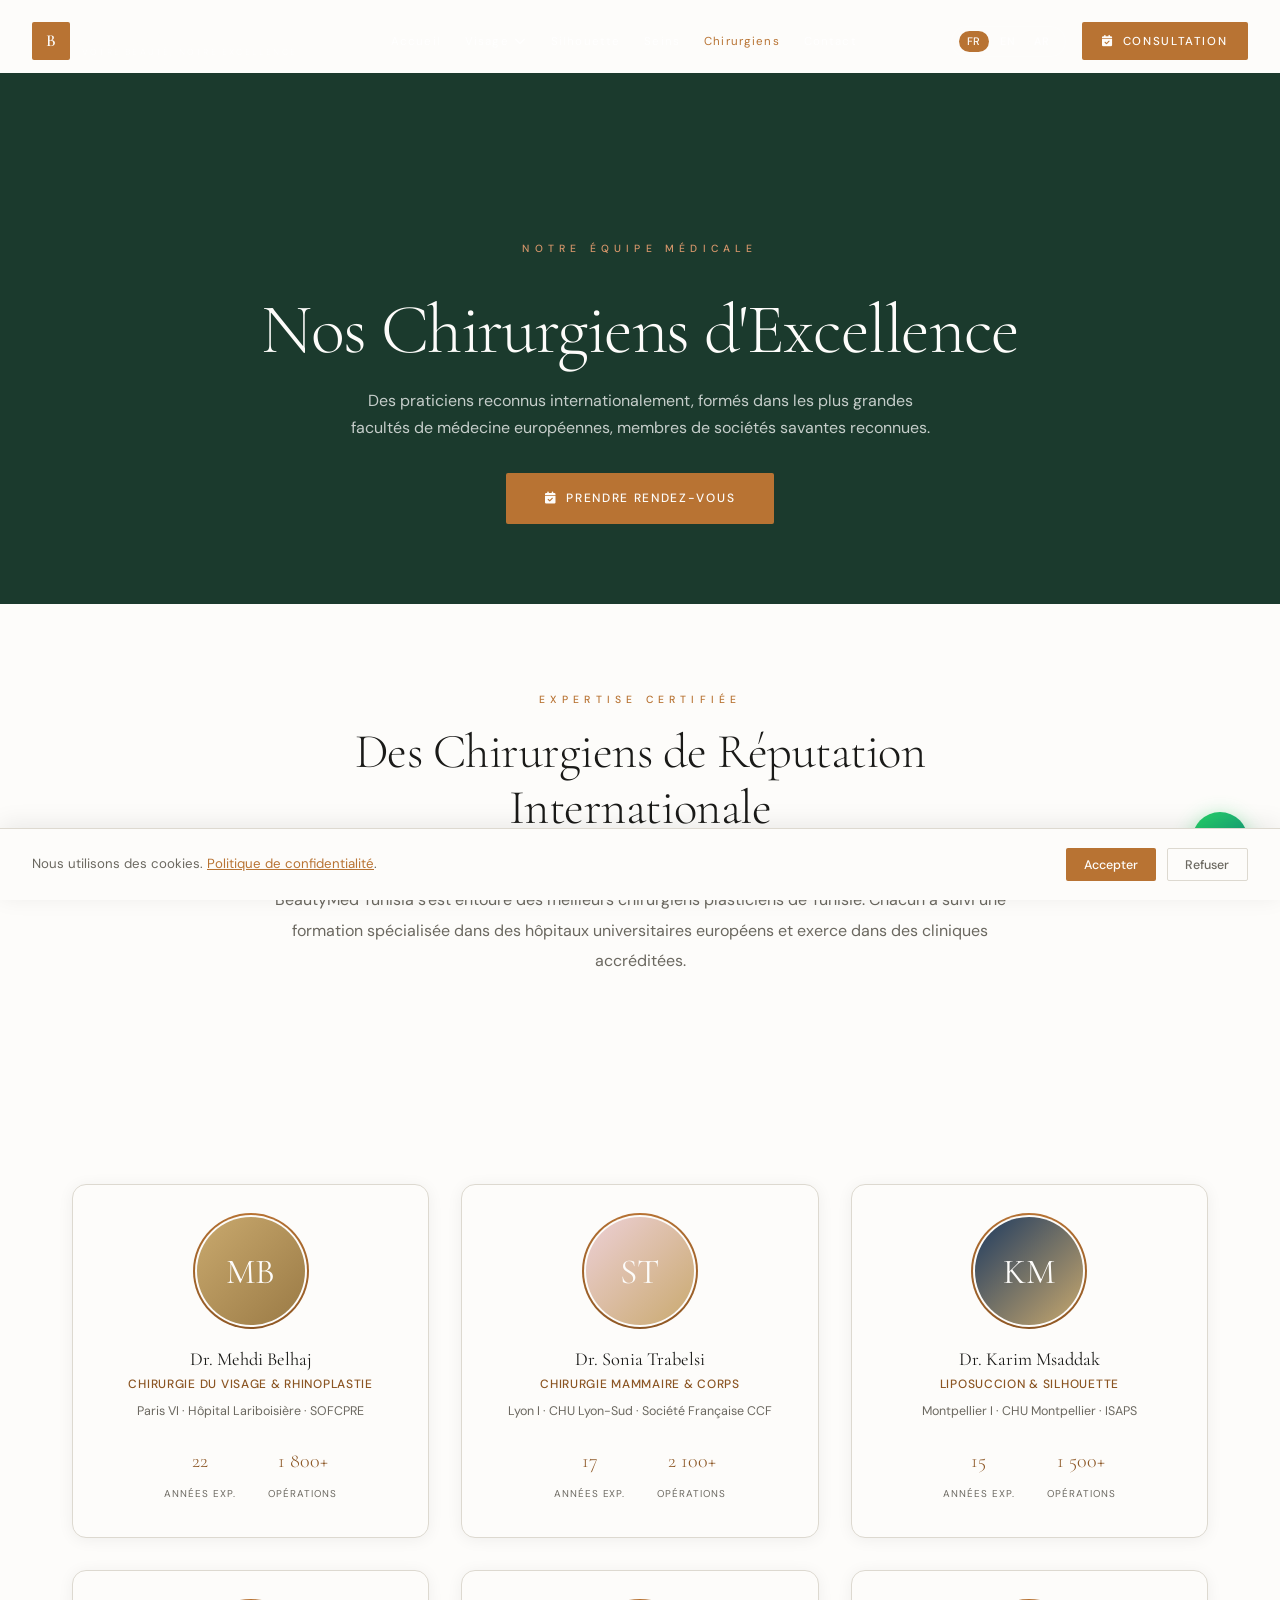
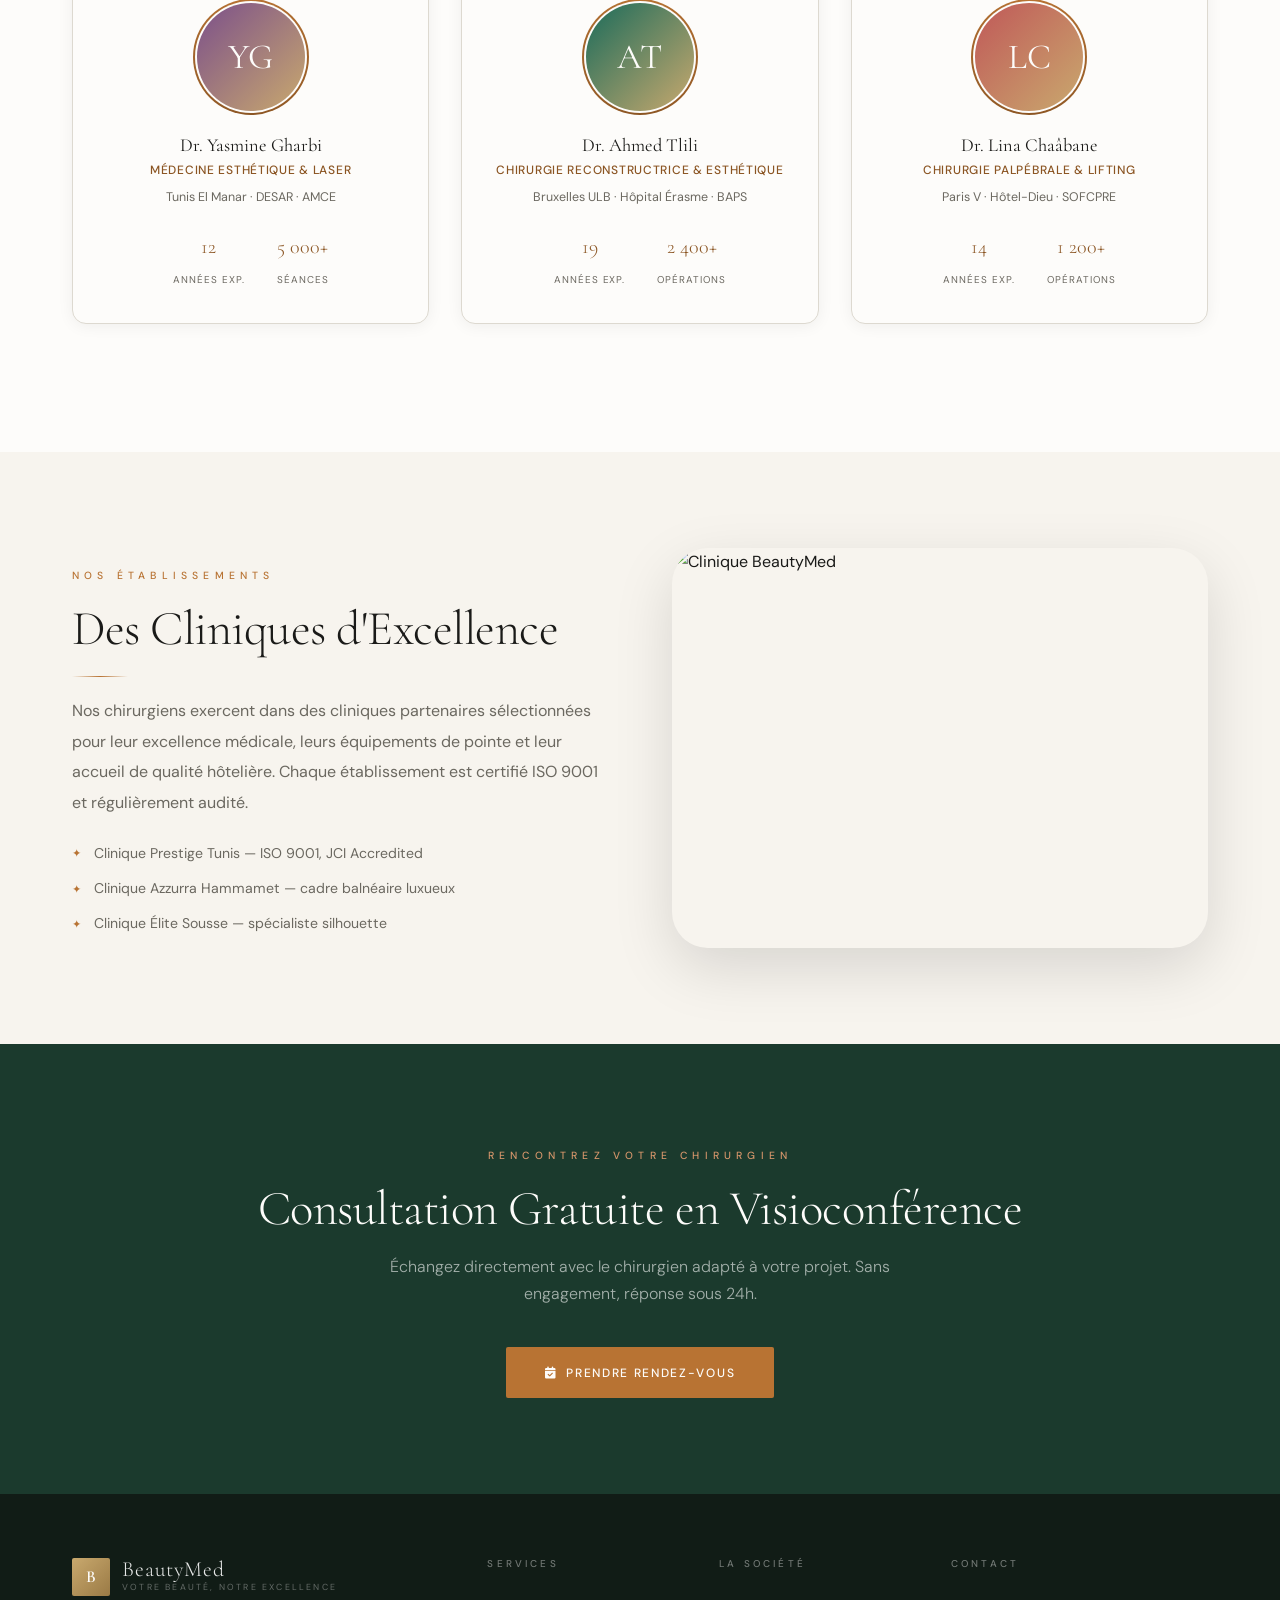
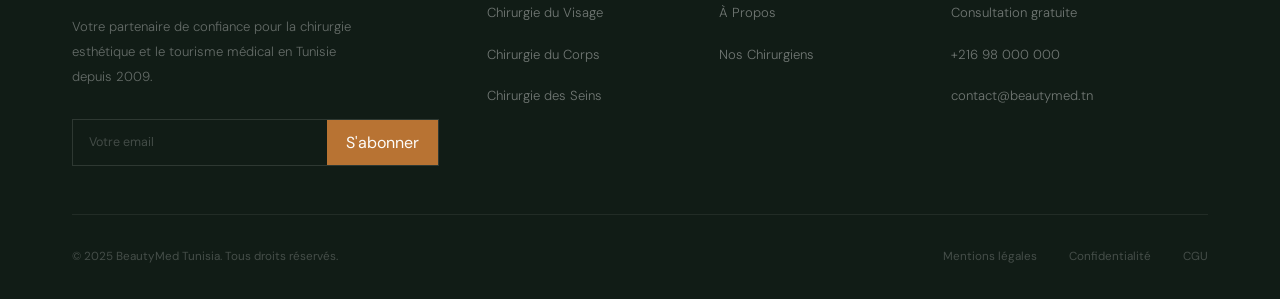
==== chirurgiens.html @ 7e5bf419 "Redesign: new Sud-Méditerranéen editorial identity Complete visual overhaul to differentiate from ge" ====
<!DOCTYPE html>
<html lang="fr">
<head>
  <meta charset="UTF-8" />
  <meta name="viewport" content="width=device-width, initial-scale=1.0" />
  <title>Nos Chirurgiens — BeautyMed Tunisia</title>
  <meta name="description" content="Rencontrez l'équipe de chirurgiens plasticiens de BeautyMed Tunisia. Formés dans les meilleures universités européennes, certifiés SOFCPRE, ISAPS, ASPS." />
  <link rel="preconnect" href="https://fonts.googleapis.com" />
  <link rel="preconnect" href="https://fonts.gstatic.com" crossorigin />
  <link href="https://fonts.googleapis.com/css2?family=Cormorant+Garamond:ital,wght@0,300;0,400;0,600;0,700;1,300;1,400;1,600&family=DM+Sans:ital,opsz,wght@0,9..40,300;0,9..40,400;0,9..40,500;0,9..40,600;1,9..40,300&display=swap" rel="stylesheet" />
  <link rel="stylesheet" href="https://cdnjs.cloudflare.com/ajax/libs/font-awesome/6.5.1/css/all.min.css" />
  <link rel="stylesheet" href="css/style.css" />
</head>
<body>
<header id="header" role="banner">
  <div class="nav-wrap">
    <a href="index.html" class="nav-logo"><div class="logo-emblem">B</div><div class="logo-txt"><span class="logo-name">BeautyMed</span><span class="logo-tag">Votre Beauté, Notre Excellence</span></div></a>
    <nav class="nav-links" aria-label="Navigation principale">
      <a href="index.html">Accueil</a>
      <div class="nav-dropdown"><a href="visage.html" class="nav-parent">Visage <i class="fas fa-chevron-down"></i></a><div class="dropdown-menu"><a href="visage.html#rhinoplastie">Rhinoplastie</a><a href="visage.html#blepharoplastie">Blépharoplastie</a><a href="visage.html#lifting">Lifting Facial</a><a href="visage.html#otoplastie">Otoplastie</a></div></div>
      <a href="silhouette.html">Silhouette</a><a href="seins.html">Seins</a><a href="chirurgiens.html" class="active">Chirurgiens</a><a href="contact.html">Contact</a>
    </nav>
    <div class="nav-right"><div class="lang-toggle"><button class="lang-btn active">FR</button><button class="lang-btn">EN</button><button class="lang-btn">AR</button></div><a href="contact.html" class="btn btn-gold nav-cta"><i class="fas fa-calendar-check"></i> Consultation</a></div>
    <button class="hamburger" aria-label="Menu"><span></span><span></span><span></span></button>
  </div>
</header>
<nav class="mobile-nav"><a href="index.html">Accueil</a><a href="visage.html">Visage</a><a href="silhouette.html">Silhouette</a><a href="seins.html">Seins</a><a href="chirurgiens.html">Chirurgiens</a><a href="contact.html" class="btn btn-gold">Consultation gratuite</a></nav>

<div class="page-hero">
  <div class="page-hero-bg" style="background-image:url('https://images.unsplash.com/photo-1559839734-2b71ea197ec2?auto=format&fit=crop&w=1200&q=80');"></div>
  <div class="page-hero-content container">
    <span class="eyebrow">Notre Équipe Médicale</span>
    <h1>Nos Chirurgiens d'Excellence</h1>
    <p>Des praticiens reconnus internationalement, formés dans les plus grandes facultés de médecine européennes, membres de sociétés savantes reconnues.</p>
    <a href="contact.html" class="btn btn-gold"><i class="fas fa-calendar-check"></i> Prendre rendez-vous</a>
  </div>
</div>

<section style="padding:5rem 0; background:var(--white);"><div class="container" style="max-width:800px; text-align:center;"><span class="eyebrow">Expertise Certifiée</span><h2>Des Chirurgiens de Réputation Internationale</h2><div class="gold-rule"></div><p style="color:var(--text-muted); font-size:1rem; line-height:1.9;">BeautyMed Tunisia s'est entouré des meilleurs chirurgiens plasticiens de Tunisie. Chacun a suivi une formation spécialisée dans des hôpitaux universitaires européens et exerce dans des cliniques accréditées.</p></div></section>

<section class="chirurgiens-section">
  <div class="container">
    <div class="chir-grid">
      <article class="chir-card reveal delay-1"><div class="chir-avatar-wrap"><div class="avatar-ring"><div class="avatar-ring-inner"></div></div><div class="chir-avatar" style="background:linear-gradient(135deg,#C9A96E,#9A7A45);">MB</div></div><h3 class="chir-name">Dr. Mehdi Belhaj</h3><p class="chir-spec">Chirurgie du Visage &amp; Rhinoplastie</p><p class="chir-creds">Paris VI · Hôpital Lariboisière · SOFCPRE</p><div class="chir-stats"><div><span class="cs-val">22</span><span class="cs-lbl">Années exp.</span></div><div><span class="cs-val">1 800+</span><span class="cs-lbl">Opérations</span></div></div></article>
      <article class="chir-card reveal delay-2"><div class="chir-avatar-wrap"><div class="avatar-ring"><div class="avatar-ring-inner"></div></div><div class="chir-avatar" style="background:linear-gradient(135deg,#EDD0D6,#C9A96E);">ST</div></div><h3 class="chir-name">Dr. Sonia Trabelsi</h3><p class="chir-spec">Chirurgie Mammaire &amp; Corps</p><p class="chir-creds">Lyon I · CHU Lyon-Sud · Société Française CCF</p><div class="chir-stats"><div><span class="cs-val">17</span><span class="cs-lbl">Années exp.</span></div><div><span class="cs-val">2 100+</span><span class="cs-lbl">Opérations</span></div></div></article>
      <article class="chir-card reveal delay-3"><div class="chir-avatar-wrap"><div class="avatar-ring"><div class="avatar-ring-inner"></div></div><div class="chir-avatar" style="background:linear-gradient(135deg,#1E3A5F,#C9A96E);">KM</div></div><h3 class="chir-name">Dr. Karim Msaddak</h3><p class="chir-spec">Liposuccion &amp; Silhouette</p><p class="chir-creds">Montpellier I · CHU Montpellier · ISAPS</p><div class="chir-stats"><div><span class="cs-val">15</span><span class="cs-lbl">Années exp.</span></div><div><span class="cs-val">1 500+</span><span class="cs-lbl">Opérations</span></div></div></article>
      <article class="chir-card reveal delay-4"><div class="chir-avatar-wrap"><div class="avatar-ring"><div class="avatar-ring-inner"></div></div><div class="chir-avatar" style="background:linear-gradient(135deg,#7B4F8A,#C9A96E);">YG</div></div><h3 class="chir-name">Dr. Yasmine Gharbi</h3><p class="chir-spec">Médecine Esthétique &amp; Laser</p><p class="chir-creds">Tunis El Manar · DESAR · AMCE</p><div class="chir-stats"><div><span class="cs-val">12</span><span class="cs-lbl">Années exp.</span></div><div><span class="cs-val">5 000+</span><span class="cs-lbl">Séances</span></div></div></article>
      <article class="chir-card reveal delay-1"><div class="chir-avatar-wrap"><div class="avatar-ring"><div class="avatar-ring-inner"></div></div><div class="chir-avatar" style="background:linear-gradient(135deg,#1A6B5A,#C9A96E);">AT</div></div><h3 class="chir-name">Dr. Ahmed Tlili</h3><p class="chir-spec">Chirurgie Reconstructrice &amp; Esthétique</p><p class="chir-creds">Bruxelles ULB · Hôpital Érasme · BAPS</p><div class="chir-stats"><div><span class="cs-val">19</span><span class="cs-lbl">Années exp.</span></div><div><span class="cs-val">2 400+</span><span class="cs-lbl">Opérations</span></div></div></article>
      <article class="chir-card reveal delay-2"><div class="chir-avatar-wrap"><div class="avatar-ring"><div class="avatar-ring-inner"></div></div><div class="chir-avatar" style="background:linear-gradient(135deg,#C05858,#C9A96E);">LC</div></div><h3 class="chir-name">Dr. Lina Chaâbane</h3><p class="chir-spec">Chirurgie Palpébrale &amp; Lifting</p><p class="chir-creds">Paris V · Hôtel-Dieu · SOFCPRE</p><div class="chir-stats"><div><span class="cs-val">14</span><span class="cs-lbl">Années exp.</span></div><div><span class="cs-val">1 200+</span><span class="cs-lbl">Opérations</span></div></div></article>
    </div>
  </div>
</section>

<section style="padding:6rem 0; background:var(--cream);">
  <div class="container">
    <div style="display:grid; grid-template-columns:1fr 1fr; gap:4rem; align-items:center;">
      <div>
        <span class="eyebrow">Nos Établissements</span>
        <h2 style="margin-bottom:1.2rem;">Des Cliniques d'Excellence</h2>
        <div class="gold-rule" style="margin:1.2rem 0;"></div>
        <p style="color:var(--text-muted); line-height:1.9; margin-bottom:1.5rem;">Nos chirurgiens exercent dans des cliniques partenaires sélectionnées pour leur excellence médicale, leurs équipements de pointe et leur accueil de qualité hôtelière. Chaque établissement est certifié ISO 9001 et régulièrement audité.</p>
        <ul style="display:flex;flex-direction:column;gap:.7rem;">
          <li style="display:flex;align-items:center;gap:.8rem;font-size:.88rem;color:var(--text-muted);"><span style="color:var(--gold);font-size:.7rem;">✦</span> Clinique Prestige Tunis — ISO 9001, JCI Accredited</li>
          <li style="display:flex;align-items:center;gap:.8rem;font-size:.88rem;color:var(--text-muted);"><span style="color:var(--gold);font-size:.7rem;">✦</span> Clinique Azzurra Hammamet — cadre balnéaire luxueux</li>
          <li style="display:flex;align-items:center;gap:.8rem;font-size:.88rem;color:var(--text-muted);"><span style="color:var(--gold);font-size:.7rem;">✦</span> Clinique Élite Sousse — spécialiste silhouette</li>
        </ul>
      </div>
      <div style="border-radius:var(--r-xl); overflow:hidden; box-shadow:var(--sh-lg);"><img src="https://images.unsplash.com/photo-1576765908544-54dc6c1d1e94?auto=format&fit=crop&w=800&q=80" alt="Clinique BeautyMed" style="width:100%; height:400px; object-fit:cover;" loading="lazy" /></div>
    </div>
  </div>
</section>

<div class="cta-banner"><div class="container"><span class="eyebrow" style="color:var(--gold-light);">Rencontrez Votre Chirurgien</span><h2>Consultation Gratuite en Visioconférence</h2><p>Échangez directement avec le chirurgien adapté à votre projet. Sans engagement, réponse sous 24h.</p><a href="contact.html" class="btn btn-gold"><i class="fas fa-calendar-check"></i> Prendre rendez-vous</a></div></div>

<footer role="contentinfo"><div class="container"><div class="footer-main"><div class="footer-brand"><a href="index.html" class="nav-logo"><div class="logo-emblem" style="background:linear-gradient(135deg,#C9A96E,#9A7A45);">B</div><div class="logo-txt"><span class="logo-name" style="color:rgba(255,255,255,.9);">BeautyMed</span><span class="logo-tag">Votre Beauté, Notre Excellence</span></div></a><p>Votre partenaire de confiance pour la chirurgie esthétique et le tourisme médical en Tunisie depuis 2009.</p><div class="footer-nl"><input type="email" placeholder="Votre email" aria-label="Email newsletter" /><button type="button">S'abonner</button></div></div><div class="footer-col"><h5>Services</h5><ul><li><a href="visage.html">Chirurgie du Visage</a></li><li><a href="silhouette.html">Chirurgie du Corps</a></li><li><a href="seins.html">Chirurgie des Seins</a></li><li></li></ul></div><div class="footer-col"><h5>La Société</h5><ul><li><a href="index.html#about">À Propos</a></li><li><a href="chirurgiens.html">Nos Chirurgiens</a></li></ul></div><div class="footer-col"><h5>Contact</h5><ul><li><a href="contact.html">Consultation gratuite</a></li><li><a href="tel:+21698000000">+216 98 000 000</a></li><li><a href="mailto:contact@beautymed.tn">contact@beautymed.tn</a></li></ul></div></div><div class="footer-bar"><p>© 2025 BeautyMed Tunisia. Tous droits réservés.</p><div class="footer-legal"><a href="#">Mentions légales</a><a href="#">Confidentialité</a><a href="#">CGU</a></div></div></div></footer>
<div class="wa-float"><span class="wa-float-tip">Contactez-nous sur WhatsApp</span><button class="wa-float-btn" onclick="window.open('https://wa.me/21698000000','_blank')"><i class="fab fa-whatsapp"></i></button></div>
<button class="btt"><i class="fas fa-chevron-up"></i></button>
<div class="cookie" role="alert"><p class="cookie-txt">Nous utilisons des cookies. <a href="#">Politique de confidentialité</a>.</p><div class="cookie-btns"><button class="ck-accept">Accepter</button><button class="ck-decline">Refuser</button></div></div>
<script src="js/main.js"></script>
</body>
</html>
---- css/style.css ----
/* ============================================================
   BeautyMed Tunisia — Clinique de Prestige Sud-Méditerranéen
   ============================================================ */

:root {
  --navy:       #1B3A2D;
  --navy-mid:   #2C5440;
  --gold:       #B87333;
  --gold-dark:  #8B5523;
  --gold-light: #D4956A;
  --cream:      #F7F4EE;
  --cream-dark: #EDE9E0;
  --white:      #FDFCFA;
  --text:       #1A1A18;
  --text-muted: #6B6860;
  --border:     #DDD9D0;
  --sh:         0 2px 16px rgba(0,0,0,.06);
  --sh-md:      0 8px 32px rgba(0,0,0,.09);
  --sh-lg:      0 20px 60px rgba(0,0,0,.13);
  --sh-gold:    0 8px 32px rgba(184,115,51,.22);
  --r-sm:       6px;
  --r-md:       14px;
  --r-lg:       22px;
  --r-xl:       36px;
  --ease:       all .45s cubic-bezier(.22,.61,.36,1);
  --ease-fast:  all .2s ease;
  --font-d:     'Cormorant Garamond', Georgia, serif;
  --font-b:     'DM Sans', system-ui, sans-serif;
}

*, *::before, *::after { margin: 0; padding: 0; box-sizing: border-box; }

html { scroll-behavior: smooth; font-size: 16px; }

body {
  font-family: var(--font-b);
  background: var(--white);
  color: var(--text);
  line-height: 1.7;
  overflow-x: hidden;
}

img  { max-width: 100%; display: block; }
a    { text-decoration: none; color: inherit; }
button { cursor: pointer; border: none; background: none; font-family: inherit; }
ul   { list-style: none; }

h1, h2, h3, h4, h5 { font-family: var(--font-d); line-height: 1.15; color: var(--text); }
h1 { font-size: clamp(2.4rem, 5.5vw, 5.2rem); font-weight: 300; letter-spacing: -.02em; }
h2 { font-size: clamp(1.8rem, 3.8vw, 3.2rem); font-weight: 300; letter-spacing: -.01em; }
h3 { font-size: clamp(1.15rem, 2.2vw, 1.7rem); font-weight: 400; }

.text-gold   { color: var(--gold); }
.text-muted  { color: var(--text-muted); }
.text-white  { color: var(--white); }

.container { max-width: 1200px; margin: 0 auto; padding: 0 2rem; }

.section-header { text-align: center; margin-bottom: 4rem; }

.eyebrow {
  display: inline-block;
  font-family: var(--font-b);
  font-size: .65rem; font-weight: 500;
  letter-spacing: .5em; text-transform: uppercase;
  color: var(--gold); margin-bottom: 1rem;
}

.gold-rule {
  width: 56px; height: 1px;
  background: linear-gradient(90deg, transparent, var(--gold), transparent);
  margin: 1.5rem auto;
}

.section-sub {
  color: var(--text-muted); font-size: 1rem;
  max-width: 560px; margin: 0 auto; font-weight: 300;
}

.bg-white { background: var(--white); }
.bg-cream { background: var(--cream); }

/* ── Buttons ──────────────────────────────────────────────── */
.btn {
  display: inline-flex; align-items: center; gap: .55rem;
  padding: .95rem 2.4rem; border-radius: 2px;
  font-family: var(--font-b); font-size: .75rem; font-weight: 500;
  letter-spacing: .14em; text-transform: uppercase;
  transition: var(--ease); cursor: pointer; border: none;
  position: relative; overflow: hidden;
}

.btn-gold {
  background: var(--gold);
  color: var(--white);
  isolation: isolate;
}
.btn-gold::before {
  content: '';
  position: absolute; inset: 0;
  background: var(--gold-dark);
  transform: translateX(-101%);
  transition: transform .4s cubic-bezier(.22,.61,.36,1);
  z-index: 0;
}
.btn-gold::after {
  content: '';
  position: absolute;
  top: -50%; left: -75%;
  width: 50%; height: 200%;
  background: linear-gradient(105deg, transparent 40%, rgba(255,255,255,.22) 50%, transparent 60%);
  transform: skewX(-20deg);
  transition: left .7s ease;
  pointer-events: none; z-index: 2;
}
.btn-gold > * { position: relative; z-index: 1; }
.btn-gold:hover::before { transform: translateX(0); }
.btn-gold:hover::after  { left: 125%; }
.btn-gold:hover { box-shadow: var(--sh-gold); transform: translateY(-1px); }

.btn-outline {
  background: transparent; color: var(--text);
  border: 1px solid var(--text);
}
.btn-outline::after {
  content: '';
  position: absolute; left: 0; top: 0; bottom: 0;
  width: 0; background: var(--text);
  transition: width .35s cubic-bezier(.22,.61,.36,1); z-index: 0;
}
.btn-outline > * { position: relative; z-index: 1; }
.btn-outline:hover { color: var(--white); }
.btn-outline:hover::after { width: 100%; }

.btn-outline-white {
  background: transparent; color: var(--white);
  border: 1px solid rgba(255,255,255,.25);
}
.btn-outline-white::after {
  content: '';
  position: absolute; left: 0; top: 0; bottom: 0;
  width: 0; background: rgba(255,255,255,.1);
  transition: width .35s cubic-bezier(.22,.61,.36,1); z-index: 0;
}
.btn-outline-white > * { position: relative; z-index: 1; }
.btn-outline-white:hover::after { width: 100%; }
.btn-outline-white:hover { border-color: rgba(255,255,255,.45); }

.btn-navy {
  background: var(--navy); color: var(--gold-light); border: none;
}
.btn-navy:hover { background: var(--navy-mid); }

.btn-sm { padding: .55rem 1.3rem; font-size: .7rem; }

/* ── Scroll reveal ────────────────────────────────────────── */
.reveal       { opacity: 0; transform: translateY(28px); transition: opacity .65s ease, transform .65s ease; }
.reveal-left  { opacity: 0; transform: translateX(-40px); transition: opacity .7s ease, transform .7s ease; }
.reveal-right { opacity: 0; transform: translateX(40px);  transition: opacity .7s ease, transform .7s ease; }
.reveal.visible, .reveal-left.visible, .reveal-right.visible { opacity: 1; transform: none; }
.delay-1 { transition-delay: .1s; }
.delay-2 { transition-delay: .2s; }
.delay-3 { transition-delay: .3s; }
.delay-4 { transition-delay: .4s; }

/* ── Header ───────────────────────────────────────────────── */
#header {
  position: fixed; top: 0; left: 0; right: 0; z-index: 1100;
  background: transparent;
  padding: 1.4rem 0;
  border-bottom: 1px solid transparent;
  transition: background .5s ease, padding .4s ease, border-color .5s ease, backdrop-filter .5s ease;
}
#header.scrolled {
  background: rgba(253,252,250,.9);
  backdrop-filter: blur(18px) saturate(160%);
  -webkit-backdrop-filter: blur(18px) saturate(160%);
  padding: .8rem 0;
  border-bottom-color: rgba(184,115,51,.12);
  box-shadow: 0 1px 0 rgba(0,0,0,.05);
}

.nav-wrap {
  display: flex; align-items: center; justify-content: space-between;
  max-width: 1280px; margin: 0 auto; padding: 0 2rem;
}

.nav-logo { display: flex; align-items: center; gap: .75rem; }

.logo-emblem {
  width: 38px; height: 38px; border-radius: 2px;
  background: var(--gold);
  display: flex; align-items: center; justify-content: center;
  font-family: var(--font-d); font-size: 1.05rem; font-weight: 600;
  color: var(--white); flex-shrink: 0; letter-spacing: -.02em;
}

.logo-txt { display: flex; flex-direction: column; }
.logo-name {
  font-family: var(--font-d); font-size: 1.35rem; font-weight: 300;
  color: var(--white); line-height: 1; letter-spacing: .04em;
  transition: color .5s ease;
}
.logo-tag {
  font-size: .55rem; font-weight: 400; letter-spacing: .25em;
  color: rgba(255,255,255,.5); text-transform: uppercase;
  transition: color .5s ease;
}
#header.scrolled .logo-name { color: var(--text); }
#header.scrolled .logo-tag  { color: var(--gold); }

.nav-links { display: flex; align-items: center; gap: 1.5rem; }
.nav-links > a,
.nav-links > .nav-dropdown > a.nav-parent {
  font-size: .72rem; font-weight: 400; color: rgba(255,255,255,.85);
  transition: color .3s ease; position: relative; letter-spacing: .1em;
  display: flex; align-items: center; gap: .3rem;
}
#header.scrolled .nav-links > a,
#header.scrolled .nav-links > .nav-dropdown > a.nav-parent {
  color: var(--text);
}
.nav-links > a::after,
.nav-links > .nav-dropdown > a.nav-parent::after {
  content: ''; position: absolute; bottom: -4px; left: 0;
  width: 0; height: 1px; background: var(--gold); transition: var(--ease-fast);
}
.nav-links > a:hover,
.nav-links > .nav-dropdown > a.nav-parent:hover { color: var(--gold); }
.nav-links > a:hover::after,
.nav-links > .nav-dropdown > a.nav-parent:hover::after { width: 100%; }
.nav-links > a.active { color: var(--gold); }

.nav-dropdown { position: relative; }
.dropdown-menu {
  position: absolute; top: calc(100% + 1rem); left: 0;
  background: var(--white); border: 1px solid var(--border);
  border-radius: var(--r-md); box-shadow: var(--sh-md);
  padding: .75rem; min-width: 220px;
  opacity: 0; pointer-events: none; transform: translateY(-8px);
  transition: var(--ease); z-index: 200;
}
.nav-dropdown:hover .dropdown-menu {
  opacity: 1; pointer-events: auto; transform: none;
}
.dropdown-menu a {
  display: block; padding: .6rem 1rem; border-radius: var(--r-sm);
  font-size: .82rem; color: var(--text); transition: var(--ease-fast);
}
.dropdown-menu a:hover { background: var(--cream); color: var(--gold); }

.nav-right { display: flex; align-items: center; gap: 1rem; }

.lang-toggle {
  display: flex; gap: .2rem;
  background: rgba(255,255,255,.12); border: 1px solid rgba(255,255,255,.2);
  border-radius: 20px; padding: .25rem .45rem;
  transition: background .5s ease, border-color .5s ease;
}
#header.scrolled .lang-toggle {
  background: var(--cream); border-color: var(--border);
}
.lang-btn {
  font-size: .68rem; font-weight: 500; letter-spacing: .05em;
  padding: .2rem .5rem; border-radius: 14px;
  color: rgba(255,255,255,.7); transition: var(--ease-fast); cursor: pointer;
}
#header.scrolled .lang-btn { color: var(--text-muted); }
.lang-btn.active, .lang-btn:hover { background: var(--gold); color: var(--white); }

.nav-cta { padding: .58rem 1.3rem; font-size: .72rem; }

.hamburger { display: none; flex-direction: column; gap: 5px; cursor: pointer; z-index: 1100; }
.hamburger span { display: block; width: 24px; height: 1.5px; background: var(--white); border-radius: 2px; transition: var(--ease-fast); }
#header.scrolled .hamburger span { background: var(--text); }
.hamburger.open span:nth-child(1) { transform: rotate(45deg) translate(5px, 5px); }
.hamburger.open span:nth-child(2) { opacity: 0; }
.hamburger.open span:nth-child(3) { transform: rotate(-45deg) translate(5px, -5px); }

.mobile-nav {
  display: none; position: fixed; inset: 0; z-index: 1050;
  background: var(--navy);
  flex-direction: column; align-items: center; justify-content: center;
  gap: 1.8rem; padding-top: 5rem;
}
.mobile-nav.open { display: flex; }
.mobile-nav a {
  font-family: var(--font-d); font-size: 1.8rem; font-weight: 300;
  color: rgba(255,255,255,.85); transition: var(--ease-fast); letter-spacing: .02em;
}
.mobile-nav a:hover { color: var(--gold-light); }
.mobile-nav .btn { margin-top: 1rem; }

/* ── Hero — Split Screen ─────────────────────────────────── */
#hero {
  min-height: 100vh;
  padding-top: 73px;
  overflow: hidden;
  background: var(--navy);
}

.hero-split {
  display: grid;
  grid-template-columns: 1fr 1fr;
  min-height: calc(100vh - 73px);
}

.hero-panel-left {
  background: var(--navy);
  display: flex; align-items: center;
  padding: 5rem 4rem 5rem 6rem;
  position: relative;
}
.hero-panel-left::before {
  content: '';
  position: absolute; inset: 0;
  background-image: url("data:image/svg+xml,%3Csvg viewBox='0 0 200 200' xmlns='http://www.w3.org/2000/svg'%3E%3Cfilter id='n'%3E%3CfeTurbulence type='fractalNoise' baseFrequency='0.9' numOctaves='4' stitchTiles='stitch'/%3E%3C/filter%3E%3Crect width='100%25' height='100%25' filter='url(%23n)' opacity='1'/%3E%3C/svg%3E");
  opacity: .028; pointer-events: none;
}

.hero-panel-inner { position: relative; z-index: 2; max-width: 520px; }

.hero-eyebrow {
  display: flex; align-items: center; gap: 1rem;
  font-family: var(--font-b); font-size: .6rem; font-weight: 500;
  letter-spacing: .55em; text-transform: uppercase;
  color: var(--gold-light); margin-bottom: 2.5rem;
}
.eyebrow-line { display: block; width: 40px; height: 1px; background: var(--gold); }

.hero-title {
  display: flex; flex-direction: column; gap: 0;
  margin-bottom: 2rem;
}
.hero-title-lg {
  font-family: var(--font-d);
  font-size: clamp(4rem, 7vw, 7.5rem);
  font-weight: 300; line-height: .92;
  letter-spacing: -.03em; display: block;
  color: var(--white);
}
.hero-title-sm {
  font-family: var(--font-b);
  font-size: clamp(.9rem, 1.5vw, 1.1rem);
  font-weight: 300; letter-spacing: .35em; text-transform: uppercase;
  color: rgba(255,255,255,.45); display: block;
  padding: .8rem 0 .5rem;
}
.hero-title-italic {
  font-style: italic; color: var(--gold-light); padding-left: .15em;
}

.hero-sub {
  font-size: .95rem; color: rgba(255,255,255,.6);
  line-height: 1.9; margin-bottom: 2.8rem; max-width: 400px; font-weight: 300;
}

.hero-ctas { display: flex; gap: 1rem; flex-wrap: wrap; margin-bottom: 3rem; }

.hero-trust {
  display: flex; align-items: center; gap: 2rem;
  padding-top: 2.5rem; border-top: 1px solid rgba(255,255,255,.1);
  flex-wrap: wrap;
}
.trust-sep { width: 1px; height: 32px; background: rgba(255,255,255,.15); }
.trust-item { display: flex; flex-direction: column; gap: .12rem;
  animation: trust-appear .7s ease both; }
.trust-item:nth-child(1) { animation-delay: 1.2s; }
.trust-item:nth-child(3) { animation-delay: 1.4s; }
.trust-item:nth-child(5) { animation-delay: 1.6s; }
.trust-val {
  font-family: var(--font-d); font-size: 1.9rem; font-weight: 300;
  color: var(--gold-light); line-height: 1; display: block;
}
.trust-lbl {
  font-size: .6rem; font-weight: 400; letter-spacing: .18em;
  text-transform: uppercase; color: rgba(255,255,255,.38); display: block;
}

.hero-panel-right {
  background: var(--cream);
  position: relative;
  display: flex; align-items: center; justify-content: center;
  clip-path: polygon(6% 0%, 100% 0%, 100% 100%, 0% 100%);
}

.hero-photo-frame {
  width: 82%; height: 78%; position: relative;
}
.hero-photo {
  width: 100%; height: 100%;
  object-fit: cover; object-position: top center;
  display: block;
}

.hero-badge {
  position: absolute; bottom: -1.5rem; left: -2.5rem;
  background: var(--navy); color: var(--white);
  padding: 1.4rem 1.6rem;
  display: flex; flex-direction: column; align-items: center;
  box-shadow: 0 12px 40px rgba(27,58,45,.35);
}
.hero-badge-num {
  font-family: var(--font-d); font-size: 2.4rem; font-weight: 300;
  color: var(--gold-light); line-height: 1; display: block;
}
.hero-badge-txt {
  font-family: var(--font-b); font-size: .58rem; font-weight: 500;
  letter-spacing: .18em; text-transform: uppercase;
  color: rgba(255,255,255,.55); text-align: center;
  margin-top: .35rem; line-height: 1.5;
}

.hero-deco-line {
  position: absolute; right: 2.5rem; top: 15%; height: 70%; width: 1px;
  background: linear-gradient(to bottom, transparent, var(--gold), transparent);
  opacity: .3;
}

/* ── Page hero (internal pages) ───────────────────────────── */
.page-hero {
  padding: 10rem 0 5rem; position: relative;
  text-align: center; color: var(--white);
  background: var(--navy); margin-top: 73px;
}
.page-hero-bg {
  position: absolute; inset: 0;
  background-size: cover; background-position: center;
  opacity: .2;
}
.page-hero-content { position: relative; z-index: 2; }
.page-hero h1 { color: var(--white); margin: 1rem 0; }
.page-hero .eyebrow { color: var(--gold-light); }
.page-hero p { color: rgba(255,255,255,.75); max-width: 600px; margin: 0 auto 2rem; }

/* ── Stats — Editorial ────────────────────────────────────── */
.stats-marquee-section {
  background: var(--cream); padding: 5rem 0;
  border-top: 1px solid var(--border); border-bottom: 1px solid var(--border);
  overflow: hidden;
}
.stats-marquee-inner {
  display: flex; align-items: center; justify-content: center;
  gap: 0; max-width: 1200px; margin: 0 auto; padding: 0 2rem;
}
.stat-editorial {
  flex: 1; display: flex; align-items: baseline; gap: .6rem; padding: 0 3rem;
}
.stat-editorial-num {
  font-family: var(--font-d);
  font-size: clamp(4.5rem, 7vw, 8rem);
  font-weight: 300; color: var(--navy); line-height: .9; letter-spacing: -.04em;
}
.stat-editorial-num.counted { animation: stat-glow-once 1.8s ease forwards; }
.stat-editorial-meta { display: flex; flex-direction: column; gap: .3rem; }
.stat-editorial-unit {
  font-family: var(--font-d); font-size: 1.6rem; font-weight: 300;
  color: var(--gold); line-height: 1;
}
.stat-editorial-label {
  font-family: var(--font-b); font-size: .65rem; font-weight: 400;
  letter-spacing: .12em; text-transform: uppercase;
  color: var(--text-muted); line-height: 1.6;
}
.stat-editorial-sep {
  width: 1px; height: 80px; background: var(--border); flex-shrink: 0;
}

/* Keep legacy .stats-bar for inner pages that may use it */
.stats-bar { background: var(--navy); color: var(--white); padding: 4rem 0; }
.stats-inner { display: grid; grid-template-columns: repeat(4,1fr); gap: 2rem; max-width: 1200px; margin: 0 auto; padding: 0 2rem; }
.stat-item { text-align: center; padding: 1.5rem 1rem; }
.stat-num { font-family: var(--font-d); font-size: 3rem; font-weight: 300; color: var(--gold); display: block; line-height: 1; margin-bottom: .4rem; }
.stat-label { font-size: .75rem; color: rgba(255,255,255,.55); text-transform: uppercase; letter-spacing: .1em; }

/* ── About ─────────────────────────────────────────────────── */
#about { padding: 8rem 0; background: var(--white); }

.about-grid {
  display: grid; grid-template-columns: 1fr 1fr; gap: 5rem; align-items: center;
}
.about-vis { position: relative; }
.about-img { width: 100%; aspect-ratio: 4/5; border-radius: var(--r-xl); overflow: hidden; }
.about-img img { width: 100%; height: 100%; object-fit: cover; }
.about-corner {
  position: absolute; bottom: 2rem; right: -2.5rem;
  background: var(--gold); color: var(--white);
  border-radius: var(--r-sm); padding: 1.5rem 2rem;
  text-align: center; box-shadow: var(--sh-gold);
}
.about-corner .cn { font-family: var(--font-d); font-size: 2.6rem; font-weight: 300; display: block; line-height: 1; }
.about-corner .ct { font-size: .72rem; font-weight: 500; text-transform: uppercase; letter-spacing: .1em; }

.about-copy h2 { margin-bottom: 1.2rem; }
.about-copy p  { color: var(--text-muted); margin-bottom: 1.4rem; line-height: 1.9; font-size: .95rem; font-weight: 300; }

.highlights { display: flex; flex-direction: column; gap: .9rem; margin: 2rem 0; }
.hi-item { display: flex; align-items: flex-start; gap: .9rem; }
.hi-icon {
  width: 36px; height: 36px; border-radius: var(--r-sm);
  background: rgba(184,115,51,.08); border: 1px solid var(--border);
  display: flex; align-items: center; justify-content: center;
  color: var(--gold); font-size: .85rem; flex-shrink: 0;
}
.hi-text strong { color: var(--text); display: block; margin-bottom: .15rem; font-size: .9rem; }
.hi-text span   { color: var(--text-muted); font-size: .82rem; }

/* ── Price comparison ─────────────────────────────────────── */
.comparison-section { background: var(--cream); padding: 6rem 0; }

.comparison {
  padding: 3rem; background: var(--white); border: 1px solid var(--border);
  border-radius: var(--r-xl); box-shadow: var(--sh-md); max-width: 960px; margin: 0 auto;
}
.comparison h3 { text-align: center; margin-bottom: .5rem; }
.comparison p  { text-align: center; color: var(--text-muted); font-size: .88rem; margin-bottom: 2.5rem; }

.cmp-table { width: 100%; border-collapse: collapse; }
.cmp-table th, .cmp-table td { padding: .95rem 1.4rem; text-align: center; border-bottom: 1px solid var(--border); }
.cmp-table th { font-size: .72rem; font-weight: 600; letter-spacing: .18em; text-transform: uppercase; color: var(--gold); padding-bottom: 1.4rem; }
.cmp-table th:first-child, .cmp-table td:first-child { text-align: left; }
.cmp-table td { font-size: .92rem; color: var(--text); }
.cmp-table tr:last-child td { border-bottom: none; }
.price-fr { color: var(--text-muted); text-decoration: line-through; }
.price-tn { color: var(--gold-dark); font-weight: 600; font-size: 1rem; }
.save-tag {
  display: inline-block;
  background: rgba(184,115,51,.1); border: 1px solid rgba(184,115,51,.28);
  color: var(--gold-dark); border-radius: 20px; padding: .18rem .7rem;
  font-size: .7rem; font-weight: 600;
}

/* ── Services — Editorial Cards ──────────────────────────── */
#services { padding: 0; background: var(--white); }

.svc-editorial {
  display: flex; flex-direction: column; gap: 0;
}

.svc-ed-card {
  display: grid; grid-template-columns: 1fr 1fr;
  min-height: 380px; position: relative; overflow: hidden;
  background: var(--white);
  border-bottom: 1px solid var(--border);
  transition: var(--ease);
  text-decoration: none; color: inherit;
  transform-style: preserve-3d;
  transform: perspective(1200px) rotateX(var(--rx, 0deg)) rotateY(var(--ry, 0deg));
}
.svc-ed-card:last-child { border-bottom: none; }

.svc-ed-reverse .svc-ed-photo { order: 2; }
.svc-ed-reverse .svc-ed-body  { order: 1; }

.svc-ed-num {
  position: absolute;
  font-family: var(--font-d);
  font-size: clamp(7rem, 12vw, 14rem);
  font-weight: 700; color: var(--border); opacity: .4; line-height: 1;
  bottom: -.2em; right: 1.5rem; z-index: 1;
  pointer-events: none; letter-spacing: -.05em;
  transition: opacity .6s ease;
}
.svc-ed-reverse .svc-ed-num { right: auto; left: 1.5rem; }
.svc-ed-card:hover .svc-ed-num { opacity: .15; }

.svc-ed-photo { position: relative; overflow: hidden; }
.svc-ed-photo img {
  width: 100%; height: 100%; object-fit: cover;
  transition: transform .9s cubic-bezier(.22,.61,.36,1);
}
.svc-ed-card:hover .svc-ed-photo img { transform: scale(1.05); }

.svc-ed-tag {
  position: absolute; top: 1.5rem; left: 1.5rem;
  background: var(--navy); color: var(--gold-light);
  font-family: var(--font-b); font-size: .58rem; font-weight: 500;
  letter-spacing: .28em; text-transform: uppercase;
  padding: .4rem .9rem;
}

.svc-ed-body {
  position: relative; z-index: 2;
  padding: 3.5rem 4rem;
  display: flex; flex-direction: column; justify-content: center; gap: 1rem;
  transition: background .4s ease;
}
.svc-ed-reverse .svc-ed-body { padding: 3.5rem 4rem 3.5rem 3.5rem; }
.svc-ed-card:hover .svc-ed-body { background: rgba(247,244,238,.5); }

.svc-ed-title {
  font-family: var(--font-d);
  font-size: clamp(1.6rem, 2.5vw, 2.2rem);
  font-weight: 300; letter-spacing: -.01em; color: var(--text); line-height: 1.15;
}
.svc-ed-desc {
  font-size: .9rem; color: var(--text-muted);
  line-height: 1.85; max-width: 340px; font-weight: 300;
}
.svc-ed-meta {
  display: flex; gap: 2rem;
  padding: 1rem 0; border-top: 1px solid var(--border); border-bottom: 1px solid var(--border);
  font-size: .8rem; color: var(--text-muted);
}
.svc-ed-meta strong { color: var(--text); }
.svc-ed-link {
  font-family: var(--font-b); font-size: .75rem; font-weight: 500;
  letter-spacing: .15em; text-transform: uppercase; color: var(--gold);
  display: flex; align-items: center; gap: .5rem;
}
.svc-ed-arrow { transition: transform .35s var(--ease); display: inline-block; }
.svc-ed-card:hover .svc-ed-arrow { transform: translateX(8px); }

/* Keep legacy .svc-card for inner pages */
.svc-grid {
  display: grid; grid-template-columns: repeat(auto-fit, minmax(260px, 320px)); gap: 2rem;
  justify-content: center;
}
.svc-card {
  background: var(--white); border: 1px solid var(--border);
  border-radius: var(--r-md); box-shadow: var(--sh);
  overflow: hidden; transition: var(--ease);
  display: flex; flex-direction: column;
}
.svc-card:hover { box-shadow: var(--sh-lg); transform: translateY(-6px); }
.svc-card-img { width: 100%; height: 220px; object-fit: cover; }
.svc-card-body { padding: 1.5rem; flex: 1; display: flex; flex-direction: column; }
.svc-card-icon { font-size: 1.4rem; margin-bottom: .6rem; color: var(--gold); }
.svc-card-title { font-family: var(--font-d); font-size: 1.2rem; font-weight: 400; margin-bottom: .6rem; color: var(--text); }
.svc-card-desc  { font-size: .84rem; color: var(--text-muted); line-height: 1.75; margin-bottom: 1.2rem; flex: 1; }
.svc-card-link  { font-size: .82rem; font-weight: 600; color: var(--gold); display: inline-flex; align-items: center; gap: .35rem; transition: var(--ease-fast); }
.svc-card-link:hover { color: var(--gold-dark); gap: .55rem; }

/* Service detail (inner pages) */
.svc-detail-card {
  background: var(--white); border: 1px solid var(--border);
  border-radius: var(--r-md); box-shadow: var(--sh); overflow: hidden; transition: var(--ease);
}
.svc-detail-card:hover { box-shadow: var(--sh-lg); transform: translateY(-4px); }
.svc-detail-card .svc-card-img { height: 240px; }
.svc-detail-card .svc-card-body { padding: 1.8rem; }
.svc-detail-card .svc-name { font-family: var(--font-d); font-size: 1.3rem; font-weight: 400; margin-bottom: .5rem; color: var(--text); }
.svc-detail-card .svc-desc { font-size: .87rem; color: var(--text-muted); line-height: 1.8; margin-bottom: 1rem; }
.svc-detail-card .svc-meta { display: flex; gap: 1.2rem; flex-wrap: wrap; margin-bottom: 1rem; padding: .9rem; background: var(--cream); border-radius: var(--r-sm); }
.svc-detail-card .meta-item { font-size: .72rem; color: var(--text-muted); }
.svc-detail-card .meta-item strong { color: var(--text); display: block; font-size: .8rem; margin-bottom: .1rem; }
.svc-detail-card .svc-price { font-family: var(--font-d); font-size: 1.1rem; font-weight: 400; color: var(--gold-dark); margin-bottom: 1rem; }
.svc-detail-card .svc-price span { font-family: var(--font-b); font-size: .72rem; color: var(--text-muted); }

/* ── Inclus — Timeline ─────────────────────────────────────── */
.inclus-section {
  background: var(--navy); padding: 7rem 0;
}
.inclus-timeline {
  display: grid; grid-template-columns: repeat(3, 1fr);
  gap: 0; position: relative; max-width: 980px; margin: 0 auto;
}
.inclus-timeline-line {
  position: absolute; top: 28px;
  left: calc(100% / 6); right: calc(100% / 6);
  height: 1px;
  background: linear-gradient(90deg, transparent, rgba(184,115,51,.4), rgba(184,115,51,.4), transparent);
  pointer-events: none;
}
.inclus-step {
  display: flex; flex-direction: column; align-items: center;
  text-align: center; padding: 0 1.5rem 2.5rem; position: relative;
}
.inclus-step-icon {
  width: 56px; height: 56px; border-radius: 50%;
  background: rgba(184,115,51,.12); border: 1px solid rgba(184,115,51,.35);
  display: flex; align-items: center; justify-content: center;
  color: var(--gold); font-size: 1.05rem; margin-bottom: .8rem;
  position: relative; z-index: 2; transition: var(--ease); backdrop-filter: blur(8px);
}
.inclus-step:hover .inclus-step-icon {
  background: rgba(184,115,51,.25); border-color: var(--gold); transform: translateY(-3px);
}
.inclus-step-num {
  font-family: var(--font-d); font-size: .65rem; font-weight: 400;
  color: rgba(184,115,51,.4); letter-spacing: .2em; margin-bottom: .7rem;
}
.inclus-step-body strong {
  display: block; font-family: var(--font-b); font-size: .88rem; font-weight: 500;
  color: rgba(255,255,255,.88); margin-bottom: .4rem;
}
.inclus-step-body span { font-size: .78rem; color: rgba(255,255,255,.4); line-height: 1.65; }

/* Legacy inclus-grid for inner pages */
.inclus-grid { display: grid; grid-template-columns: repeat(3,1fr); gap: 1.2rem; max-width: 900px; margin: 0 auto; }
.inclus-item { display: flex; align-items: center; gap: 1rem; background: var(--white); border: 1px solid var(--border); border-radius: var(--r-md); padding: 1.1rem 1.4rem; font-size: .88rem; color: var(--text); }
.inclus-icon { width: 40px; height: 40px; border-radius: 50%; flex-shrink: 0; background: linear-gradient(135deg, var(--gold), var(--gold-dark)); display: flex; align-items: center; justify-content: center; color: var(--white); font-size: .9rem; }

/* ── Forfaits (inner page) ────────────────────────────────── */
#forfaits, .forfaits-section { padding: 8rem 0; background: var(--cream); }
.forfaits-grid { display: grid; grid-template-columns: repeat(3,1fr); gap: 2rem; align-items: start; }
.forfait { background: var(--white); border: 1px solid var(--border); border-radius: var(--r-md); box-shadow: var(--sh); padding: 2.5rem; position: relative; transition: var(--ease); }
.forfait:hover { box-shadow: var(--sh-lg); transform: translateY(-4px); }
.forfait.featured { border-color: var(--gold); box-shadow: var(--sh-gold); transform: scale(1.03); }
.forfait.featured:hover { transform: scale(1.05) translateY(-4px); }
.forfait-badge { position: absolute; top: -14px; left: 50%; transform: translateX(-50%); background: var(--gold); color: var(--white); font-size: .68rem; font-weight: 600; letter-spacing: .14em; text-transform: uppercase; padding: .28rem 1.1rem; border-radius: 2px; white-space: nowrap; display: flex; align-items: center; gap: .4rem; }
.forfait-tier { font-size: .68rem; font-weight: 600; letter-spacing: .28em; text-transform: uppercase; color: var(--gold); margin-bottom: .4rem; }
.forfait-name { font-family: var(--font-d); font-size: 1.65rem; font-weight: 300; margin-bottom: .5rem; color: var(--text); }
.forfait-desc { font-size: .83rem; color: var(--text-muted); padding-bottom: 1.8rem; border-bottom: 1px solid var(--border); margin-bottom: 1.8rem; }
.forfait-list { display: flex; flex-direction: column; gap: .75rem; margin-bottom: 2rem; }
.forfait-item { display: flex; align-items: center; gap: .7rem; font-size: .83rem; color: var(--text); }
.fi-check { width: 20px; height: 20px; border-radius: 50%; background: rgba(184,115,51,.12); border: 1px solid rgba(184,115,51,.3); display: flex; align-items: center; justify-content: center; color: var(--gold); font-size: .6rem; flex-shrink: 0; }
.forfait-cta { width: 100%; justify-content: center; }
.forfaits-table-wrap { margin-top: 4rem; overflow-x: auto; }
.forfaits-table { width: 100%; border-collapse: collapse; background: var(--white); border-radius: var(--r-md); overflow: hidden; box-shadow: var(--sh); }
.forfaits-table th, .forfaits-table td { padding: 1rem 1.4rem; border-bottom: 1px solid var(--border); font-size: .88rem; text-align: center; }
.forfaits-table th { background: var(--navy); color: var(--white); font-size: .78rem; letter-spacing: .1em; text-transform: uppercase; }
.forfaits-table th:first-child, .forfaits-table td:first-child { text-align: left; }
.forfaits-table tr:last-child td { border-bottom: none; }
.forfaits-table .check { color: var(--gold); font-size: 1.1rem; }
.forfaits-table .dash  { color: var(--border); }

/* ── Chirurgiens ──────────────────────────────────────────── */
#chirurgiens, .chirurgiens-section { padding: 8rem 0; background: var(--white); }
.chir-grid { display: grid; grid-template-columns: repeat(auto-fill, minmax(280px, 1fr)); gap: 2rem; }
.chir-card { background: var(--white); border: 1px solid var(--border); border-radius: var(--r-md); box-shadow: var(--sh); padding: 2rem; text-align: center; transition: var(--ease); }
.chir-card:hover { box-shadow: var(--sh-lg); transform: translateY(-4px); }
.chir-avatar-wrap { width: 108px; height: 108px; margin: 0 auto 1.5rem; position: relative; }
.chir-avatar { width: 100%; height: 100%; border-radius: 50%; display: flex; align-items: center; justify-content: center; font-family: var(--font-d); font-size: 2.2rem; font-weight: 400; color: var(--white); position: relative; z-index: 1; }
.avatar-ring { position: absolute; inset: -4px; border-radius: 50%; background: conic-gradient(from 0deg, var(--gold), var(--gold-dark), var(--gold)); animation: spin-ring 6s linear infinite; padding: 2px; }
.avatar-ring-inner { width: 100%; height: 100%; border-radius: 50%; background: var(--white); }
@keyframes spin-ring { to { transform: rotate(360deg); } }
.chir-name  { font-family: var(--font-d); font-size: 1.15rem; font-weight: 400; margin-bottom: .2rem; color: var(--text); }
.chir-spec  { font-size: .75rem; color: var(--gold-dark); font-weight: 500; letter-spacing: .06em; text-transform: uppercase; margin-bottom: .4rem; }
.chir-creds { font-size: .78rem; color: var(--text-muted); margin-bottom: 1.4rem; }
.chir-stats { display: flex; justify-content: center; gap: 2rem; }
.cs-val { font-family: var(--font-d); font-size: 1.25rem; font-weight: 300; color: var(--gold-dark); display: block; }
.cs-lbl { font-size: .62rem; color: var(--text-muted); text-transform: uppercase; letter-spacing: .1em; }

/* ── Cliniques ────────────────────────────────────────────── */
#cliniques { padding: 8rem 0; background: var(--cream); }
.clin-grid { display: grid; grid-template-columns: repeat(3,1fr); gap: 2rem; }
.clin-card { background: var(--white); border: 1px solid var(--border); border-radius: var(--r-md); box-shadow: var(--sh); overflow: hidden; transition: var(--ease); }
.clin-card:hover { box-shadow: var(--sh-lg); transform: translateY(-4px); }
.clin-img { height: 200px; position: relative; overflow: hidden; background: linear-gradient(135deg, var(--navy-mid), var(--navy)); display: flex; align-items: center; justify-content: center; }
.clin-img-bg { position: absolute; inset: 0; background-size: cover; background-position: center; opacity: .35; }
.clin-img-lbl { font-family: var(--font-d); font-size: 2rem; font-style: italic; color: rgba(255,255,255,.55); position: relative; z-index: 1; text-align: center; }
.clin-city { position: absolute; top: .9rem; right: .9rem; background: rgba(27,58,45,.82); border: 1px solid rgba(184,115,51,.25); border-radius: 20px; padding: .25rem .8rem; font-size: .68rem; font-weight: 500; color: var(--gold); letter-spacing: .05em; }
.clin-body { padding: 1.5rem; }
.clin-name { font-family: var(--font-d); font-size: 1.15rem; font-weight: 400; margin-bottom: .6rem; color: var(--text); }
.clin-tags { display: flex; gap: .4rem; flex-wrap: wrap; margin-bottom: 1rem; }
.clin-tag { font-size: .62rem; font-weight: 600; letter-spacing: .08em; background: rgba(184,115,51,.08); border: 1px solid rgba(184,115,51,.22); color: var(--gold-dark); padding: .18rem .6rem; border-radius: 20px; }
.clin-feats { display: flex; flex-direction: column; gap: .35rem; }
.clin-feat { display: flex; align-items: center; gap: .5rem; font-size: .8rem; color: var(--text-muted); }
.clin-feat::before { content: '\2736'; color: var(--gold); font-size: .5rem; }

/* ── Testimonials ─────────────────────────────────────────── */
#temoignages { padding: 8rem 0; background: var(--cream); overflow: hidden; }
.testi-viewport { overflow: hidden; }
.testi-track { display: flex; gap: 2rem; transition: transform .55s cubic-bezier(.25,.46,.45,.94); }
.testi-card { min-width: 370px; padding: 2.5rem; background: var(--white); border: 1px solid var(--border); border-radius: var(--r-md); box-shadow: var(--sh); flex-shrink: 0; }
.stars { display: flex; gap: .22rem; color: var(--gold); font-size: .95rem; margin-bottom: 1.4rem; }
.testi-quote { font-size: .93rem; color: var(--text-muted); line-height: 1.9; font-style: italic; margin-bottom: 2rem; position: relative; }
.testi-quote::before { content: '\201C'; font-family: var(--font-d); font-size: 4.5rem; color: rgba(184,115,51,.2); position: absolute; top: -1.8rem; left: -.5rem; line-height: 1; }
.testi-author { display: flex; align-items: center; gap: 1rem; }
.testi-ava { width: 52px; height: 52px; border-radius: 50%; display: flex; align-items: center; justify-content: center; font-family: var(--font-d); font-size: 1.1rem; font-weight: 400; color: var(--white); border: 2px solid var(--border); flex-shrink: 0; }
.testi-name { font-weight: 500; font-size: .93rem; margin-bottom: .12rem; color: var(--text); }
.testi-meta { font-size: .75rem; color: var(--text-muted); display: flex; align-items: center; gap: .45rem; }
.flag { font-size: .95rem; }
.testi-controls { display: flex; justify-content: center; align-items: center; gap: 1rem; margin-top: 3rem; }
.t-btn { width: 46px; height: 46px; border-radius: 2px; background: var(--white); border: 1px solid var(--border); color: var(--text); font-size: 1.1rem; display: flex; align-items: center; justify-content: center; cursor: pointer; transition: var(--ease); }
.t-btn:hover { border-color: var(--gold); color: var(--gold); }
.t-dots { display: flex; gap: .5rem; }
.dot { width: 8px; height: 2px; border-radius: 0; background: var(--border); cursor: pointer; transition: var(--ease); }
.dot.active { background: var(--gold); width: 24px; }

/* ── Garanties ────────────────────────────────────────────── */
#garanties { padding: 8rem 0; background: var(--white); }
.gar-grid { display: grid; grid-template-columns: repeat(3,1fr); gap: 2rem; }
.gar-card { background: var(--white); border: 1px solid var(--border); border-radius: var(--r-md); box-shadow: var(--sh); padding: 2.5rem; text-align: center; transition: var(--ease); }
.gar-card:hover { box-shadow: var(--sh-lg); transform: translateY(-4px); }
.gar-icon-wrap { width: 78px; height: 78px; margin: 0 auto 1.5rem; }
.gar-icon-bg { width: 100%; height: 100%; border-radius: 50%; background: rgba(184,115,51,.06); border: 1px solid var(--border); display: flex; align-items: center; justify-content: center; font-size: 1.6rem; color: var(--gold); transition: var(--ease); }
.gar-card:hover .gar-icon-bg { background: rgba(184,115,51,.12); border-color: var(--gold); transform: scale(1.1); }
.gar-title { font-family: var(--font-d); font-size: 1.08rem; font-weight: 400; margin-bottom: .7rem; color: var(--text); }
.gar-desc  { font-size: .83rem; color: var(--text-muted); line-height: 1.75; }

/* ── CTA banner ───────────────────────────────────────────── */
.cta-banner {
  background: var(--navy);
  color: var(--white); text-align: center; padding: 6rem 0;
}
.cta-banner h2 { color: var(--white); margin-bottom: 1rem; }
.cta-banner p { color: rgba(255,255,255,.6); max-width: 560px; margin: 0 auto 2.5rem; font-size: 1rem; font-weight: 300; }

/* ── FAQ ──────────────────────────────────────────────────── */
#faq { padding: 8rem 0; background: var(--cream); }
.faq-wrap { max-width: 800px; margin: 0 auto; }
.faq-item { border-bottom: 1px solid var(--border); }
.faq-q { display: flex; justify-content: space-between; align-items: center; padding: 1.5rem 0; cursor: pointer; gap: 1rem; }
.faq-q-txt { font-size: .97rem; font-weight: 400; transition: color .2s; color: var(--text); }
.faq-q:hover .faq-q-txt { color: var(--gold); }
.faq-toggle { width: 32px; height: 32px; border-radius: 2px; background: var(--cream); border: 1px solid var(--border); display: flex; align-items: center; justify-content: center; color: var(--gold); font-size: 1.35rem; flex-shrink: 0; transition: var(--ease); line-height: 1; font-weight: 300; }
.faq-item.open .faq-toggle { background: var(--gold); color: var(--white); transform: rotate(45deg); }
.faq-a { max-height: 0; overflow: hidden; transition: max-height .42s ease; }
.faq-a-inner { padding-bottom: 1.4rem; font-size: .88rem; color: var(--text-muted); line-height: 1.9; }
.faq-item.open .faq-a { max-height: 280px; }

/* ── Contact ──────────────────────────────────────────────── */
#contact, .contact-section { padding: 8rem 0; background: var(--white); }
.contact-grid { display: grid; grid-template-columns: 1.2fr 1fr; gap: 5rem; align-items: start; }
.form-shell { background: var(--white); border: 1px solid var(--border); border-radius: var(--r-xl); padding: 3rem; box-shadow: var(--sh-md); }
.form-shell h3 { margin-bottom: .4rem; }
.form-shell > p { color: var(--text-muted); font-size: .88rem; margin-bottom: 2rem; }
.f-grid { display: grid; grid-template-columns: 1fr 1fr; gap: 1.2rem; }
.f-group { display: flex; flex-direction: column; gap: .45rem; }
.f-group.span2 { grid-column: 1/-1; }
label { font-size: .72rem; font-weight: 500; letter-spacing: .1em; text-transform: uppercase; color: var(--text-muted); }
input, select, textarea { background: var(--cream); border: 1px solid var(--border); border-radius: var(--r-sm); padding: .85rem 1.1rem; font-family: var(--font-b); font-size: .88rem; color: var(--text); transition: var(--ease-fast); outline: none; width: 100%; }
input::placeholder, textarea::placeholder { color: var(--text-muted); opacity: .7; }
input:focus, select:focus, textarea:focus { border-color: var(--gold); background: var(--white); box-shadow: 0 0 0 3px rgba(184,115,51,.1); }
select option { background: var(--white); color: var(--text); }
textarea { min-height: 115px; resize: vertical; }
.f-submit { margin-top: 1.4rem; width: 100%; justify-content: center; padding: 1rem 2rem; font-size: .92rem; }
.contact-info-col { padding-top: .5rem; }
.contact-info-col h3 { margin-bottom: .4rem; }
.contact-info-col > p { color: var(--text-muted); font-size: .88rem; margin-bottom: 2.5rem; }
.c-items { display: flex; flex-direction: column; gap: 1.4rem; margin-bottom: 2.5rem; }
.c-item { display: flex; align-items: flex-start; gap: 1rem; }
.c-icon { width: 44px; height: 44px; border-radius: var(--r-sm); background: rgba(184,115,51,.08); border: 1px solid var(--border); display: flex; align-items: center; justify-content: center; font-size: 1rem; color: var(--gold); flex-shrink: 0; }
.c-label { font-size: .72rem; font-weight: 500; letter-spacing: .1em; text-transform: uppercase; color: var(--gold-dark); margin-bottom: .15rem; display: block; }
.c-val { font-size: .88rem; color: var(--text-muted); }
.wa-cta { display: flex; align-items: center; justify-content: center; gap: .75rem; padding: 1rem 1.5rem; border-radius: var(--r-sm); background: linear-gradient(135deg, #25D366, #128C7E); color: #fff; font-weight: 500; font-size: .93rem; font-family: var(--font-b); cursor: pointer; border: none; transition: var(--ease); width: 100%; margin-bottom: 1.5rem; }
.wa-cta:hover { transform: translateY(-2px); box-shadow: 0 8px 30px rgba(37,211,102,.42); }
.socials { display: flex; gap: .7rem; }
.soc-btn { width: 40px; height: 40px; border-radius: 2px; background: var(--cream); border: 1px solid var(--border); display: flex; align-items: center; justify-content: center; font-size: .95rem; transition: var(--ease); cursor: pointer; color: var(--text-muted); }
.soc-btn:hover { border-color: var(--gold); color: var(--gold); background: rgba(184,115,51,.08); }

/* ── Footer ───────────────────────────────────────────────── */
footer, .footer-new {
  background: #111C16;
  color: var(--white);
  padding: 0 0 2rem;
}

.footer-signature {
  padding: 4rem 0 3.5rem;
  border-bottom: 1px solid rgba(255,255,255,.07);
  text-align: center; overflow: hidden;
}
.footer-sig-text {
  font-family: var(--font-d);
  font-size: clamp(2rem, 5vw, 4.5rem);
  font-weight: 300; color: rgba(255,255,255,.12);
  letter-spacing: -.02em; white-space: nowrap;
}
.footer-sig-text em { font-style: italic; color: rgba(184,115,51,.35); }

.footer-main {
  display: grid; grid-template-columns: 2fr 1fr 1fr 1.4fr;
  gap: 3rem; padding: 4rem 0 3rem;
  border-bottom: 1px solid rgba(255,255,255,.07);
}

.footer-brand p { font-size: .82rem; color: rgba(255,255,255,.35); line-height: 1.9; margin: 1.2rem 0 1.8rem; max-width: 280px; font-weight: 300; }

.footer-nl { display: flex; border: 1px solid rgba(255,255,255,.12); }
.footer-nl input { flex: 1; background: transparent; border: none; border-radius: 0; padding: .75rem 1rem; font-size: .78rem; color: var(--white); min-width: 0; }
.footer-nl input::placeholder { color: rgba(255,255,255,.3); }
.footer-nl input:focus { outline: none; background: rgba(255,255,255,.04); border: none; box-shadow: none; }
.footer-nl button { background: var(--gold); color: var(--white); border: none; padding: .75rem 1.2rem; font-size: 1rem; cursor: pointer; font-family: var(--font-b); transition: background .25s; }
.footer-nl button:hover { background: var(--gold-dark); }

.footer-col h5 { font-family: var(--font-b); font-size: .62rem; font-weight: 500; letter-spacing: .32em; text-transform: uppercase; color: rgba(255,255,255,.4); margin-bottom: 1.8rem; }
.footer-col ul { display: flex; flex-direction: column; gap: .9rem; }
.footer-col ul a { font-size: .82rem; color: rgba(255,255,255,.4); transition: color .2s ease; font-weight: 300; }
.footer-col ul a:hover { color: var(--gold-light); }

footer .logo-name, .footer-new .logo-name { color: rgba(255,255,255,.85); font-weight: 300; }
footer .logo-tag, .footer-new .logo-tag   { color: rgba(255,255,255,.35); }

.footer-bar { padding-top: 2rem; display: flex; justify-content: space-between; align-items: center; gap: 1rem; flex-wrap: wrap; }
.footer-bar p { font-size: .73rem; color: rgba(255,255,255,.22); }
.footer-legal { display: flex; gap: 2rem; }
.footer-legal a { font-size: .73rem; color: rgba(255,255,255,.22); transition: color .2s; }
.footer-legal a:hover { color: var(--gold-light); }

/* ── Floating UI ──────────────────────────────────────────── */
.wa-float { position: fixed; bottom: 2rem; right: 2rem; z-index: 999; display: flex; flex-direction: column; align-items: flex-end; gap: .7rem; }
.wa-float-btn { width: 56px; height: 56px; border-radius: 50%; background: linear-gradient(135deg, #25D366, #128C7E); color: #fff; font-size: 1.55rem; display: flex; align-items: center; justify-content: center; box-shadow: 0 4px 20px rgba(37,211,102,.42); cursor: pointer; border: none; animation: pulsewa 2.5s ease-in-out infinite; }
.wa-float-tip { background: var(--white); border: 1px solid var(--border); border-radius: var(--r-sm); padding: .38rem .8rem; font-size: .72rem; font-weight: 500; color: var(--text); white-space: nowrap; box-shadow: var(--sh); opacity: 0; transform: translateX(10px); transition: var(--ease-fast); pointer-events: none; }
.wa-float:hover .wa-float-tip { opacity: 1; transform: none; }
@keyframes pulsewa { 0%, 100% { box-shadow: 0 4px 20px rgba(37,211,102,.42); } 50% { box-shadow: 0 4px 40px rgba(37,211,102,.72); } }

.btt { position: fixed; bottom: 2rem; left: 2rem; z-index: 999; width: 44px; height: 44px; border-radius: 2px; background: var(--white); border: 1px solid var(--border); color: var(--gold); font-size: 1.25rem; display: flex; align-items: center; justify-content: center; cursor: pointer; opacity: 0; transform: translateY(20px); transition: var(--ease); box-shadow: var(--sh); }
.btt.visible { opacity: 1; transform: translateY(0); }
.btt:hover { background: var(--cream); border-color: var(--gold); }

.cookie { position: fixed; bottom: 0; left: 0; right: 0; z-index: 2000; background: var(--white); border-top: 1px solid var(--border); box-shadow: 0 -4px 24px rgba(0,0,0,.08); padding: 1.2rem 2rem; display: flex; align-items: center; justify-content: space-between; gap: 1rem; flex-wrap: wrap; transform: translateY(100%); transition: transform .5s ease; }
.cookie.show { transform: translateY(0); }
.cookie-txt { font-size: .83rem; color: var(--text-muted); flex: 1; min-width: 200px; }
.cookie-txt a { color: var(--gold); text-decoration: underline; }
.cookie-btns { display: flex; gap: .7rem; flex-shrink: 0; }
.ck-accept, .ck-decline { padding: .45rem 1.1rem; font-size: .78rem; font-weight: 500; border-radius: 2px; cursor: pointer; font-family: var(--font-b); transition: var(--ease-fast); }
.ck-accept { background: var(--gold); color: var(--white); border: none; }
.ck-decline { background: transparent; color: var(--text-muted); border: 1px solid var(--border); }
.ck-decline:hover { border-color: var(--gold); color: var(--gold); }

/* ── Micro-animations ─────────────────────────────────────── */
@keyframes trust-appear {
  from { opacity: 0; transform: translateY(12px); filter: blur(4px); }
  to   { opacity: 1; transform: translateY(0);    filter: blur(0); }
}

@keyframes stat-glow-once {
  0%   { text-shadow: 0 0 0 rgba(184,115,51,0); }
  30%  { text-shadow: 0 0 40px rgba(184,115,51,.5), 0 0 80px rgba(184,115,51,.2); }
  100% { text-shadow: 0 0 0 rgba(184,115,51,0); }
}

@keyframes floatY {
  0%, 100% { transform: translateY(0); }
  50%       { transform: translateY(-9px); }
}

@keyframes particle-rise {
  0%   { opacity: 0; transform: translateY(0) scale(0); }
  10%  { opacity: .18; }
  90%  { opacity: .18; }
  100% { opacity: 0; transform: translateY(-80vh) scale(1.5); }
}

.particle { position: absolute; border-radius: 50%; background: var(--gold); opacity: 0; animation: particle-rise linear infinite; pointer-events: none; }

/* ── Responsive ───────────────────────────────────────────── */
@media (max-width: 1100px) {
  .about-grid { grid-template-columns: 1fr; }
  .about-vis { display: none; }
  .forfaits-grid { grid-template-columns: 1fr; }
  .forfait.featured { transform: none; }
  .clin-grid { grid-template-columns: 1fr 1fr; }
  .footer-main { grid-template-columns: 1fr 1fr; }
}

@media (max-width: 900px) {
  .hero-split { grid-template-columns: 1fr; grid-template-rows: auto auto; }
  .hero-panel-right {
    clip-path: polygon(0% 4%, 100% 0%, 100% 100%, 0% 100%);
    min-height: 55vw;
  }
  .hero-panel-left { padding: 4rem 2rem; }
  .hero-photo-frame { width: 90%; height: 90%; }
}

@media (max-width: 820px) {
  .nav-links, .nav-right { display: none; }
  .hamburger { display: flex; }
  .gar-grid  { grid-template-columns: repeat(2,1fr); }
  .chir-grid { grid-template-columns: repeat(2,1fr); }
  .contact-grid { grid-template-columns: 1fr; }
  .comparison { padding: 2rem; overflow-x: auto; }
  .testi-card { min-width: 300px; }
  .clin-grid { grid-template-columns: 1fr; }
  .inclus-timeline { grid-template-columns: repeat(2,1fr); }
  .inclus-timeline-line { display: none; }
  .stats-marquee-inner { flex-wrap: wrap; gap: 2rem; }
  .stat-editorial { flex: 0 0 calc(50% - 1rem); padding: 1.5rem 1rem; border-bottom: 1px solid var(--border); }
  .stat-editorial-sep { display: none; }
  .svc-ed-card { grid-template-columns: 1fr; display: flex; flex-direction: column; min-height: auto; }
  .svc-ed-reverse .svc-ed-photo { order: 0; }
  .svc-ed-reverse .svc-ed-body  { order: 1; }
  .svc-ed-photo { height: 260px; }
  .svc-ed-body { padding: 2rem; }
  .inclus-grid { grid-template-columns: repeat(2,1fr); }
}

@media (max-width: 600px) {
  h1 { font-size: 2.1rem; }
  h2 { font-size: 1.55rem; }
  .svc-grid { grid-template-columns: 1fr; }
  .inclus-grid { grid-template-columns: 1fr; }
  .inclus-timeline { grid-template-columns: 1fr; }
  .gar-grid { grid-template-columns: 1fr; }
  .chir-grid { grid-template-columns: 1fr; }
  .stats-marquee-inner .stat-editorial { flex: 0 0 100%; }
  .footer-main { grid-template-columns: 1fr; }
  .footer-bar { flex-direction: column; text-align: center; }
  .f-grid { grid-template-columns: 1fr; }
  .form-shell { padding: 1.8rem; }
  .hero-trust { gap: 1.2rem; }
  .testi-card { min-width: 280px; }
  .page-hero { padding: 8rem 0 4rem; }
  .footer-sig-text { white-space: normal; font-size: 1.8rem; }
  .hero-badge { display: none; }
}
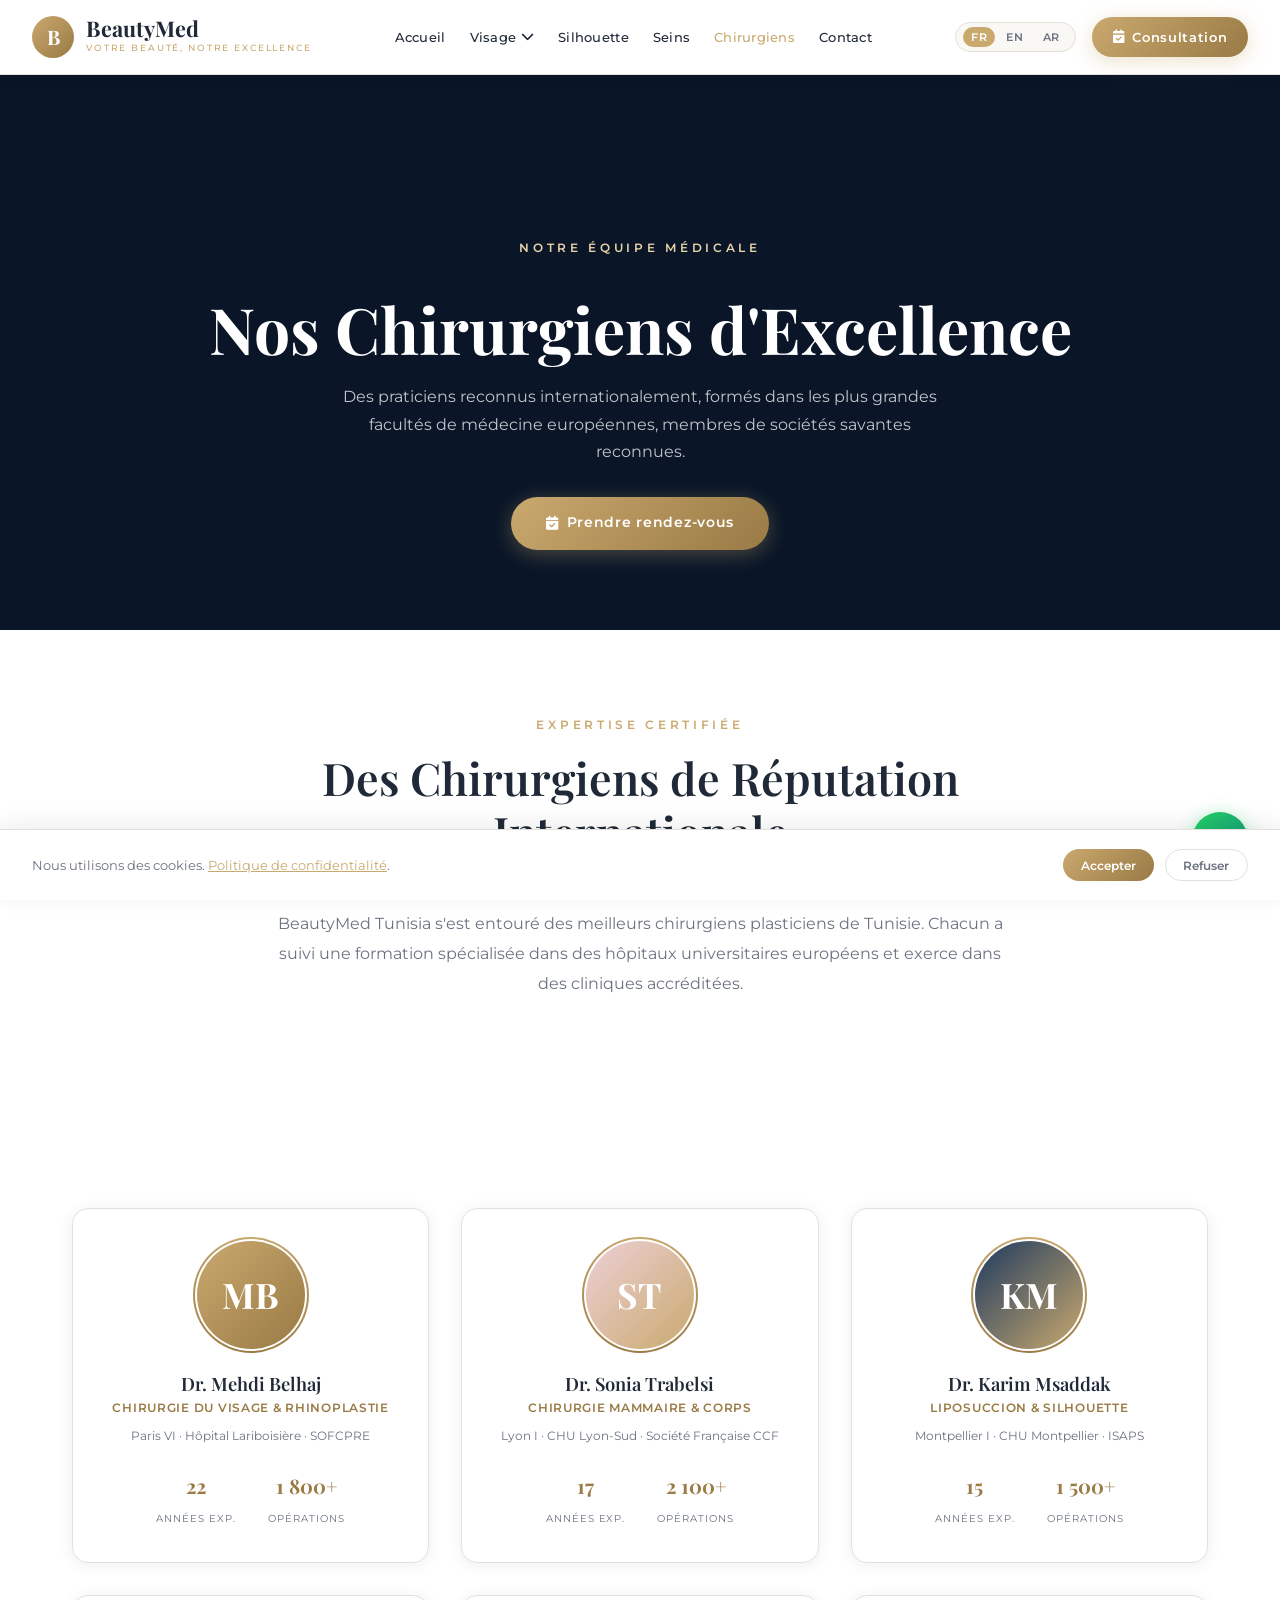
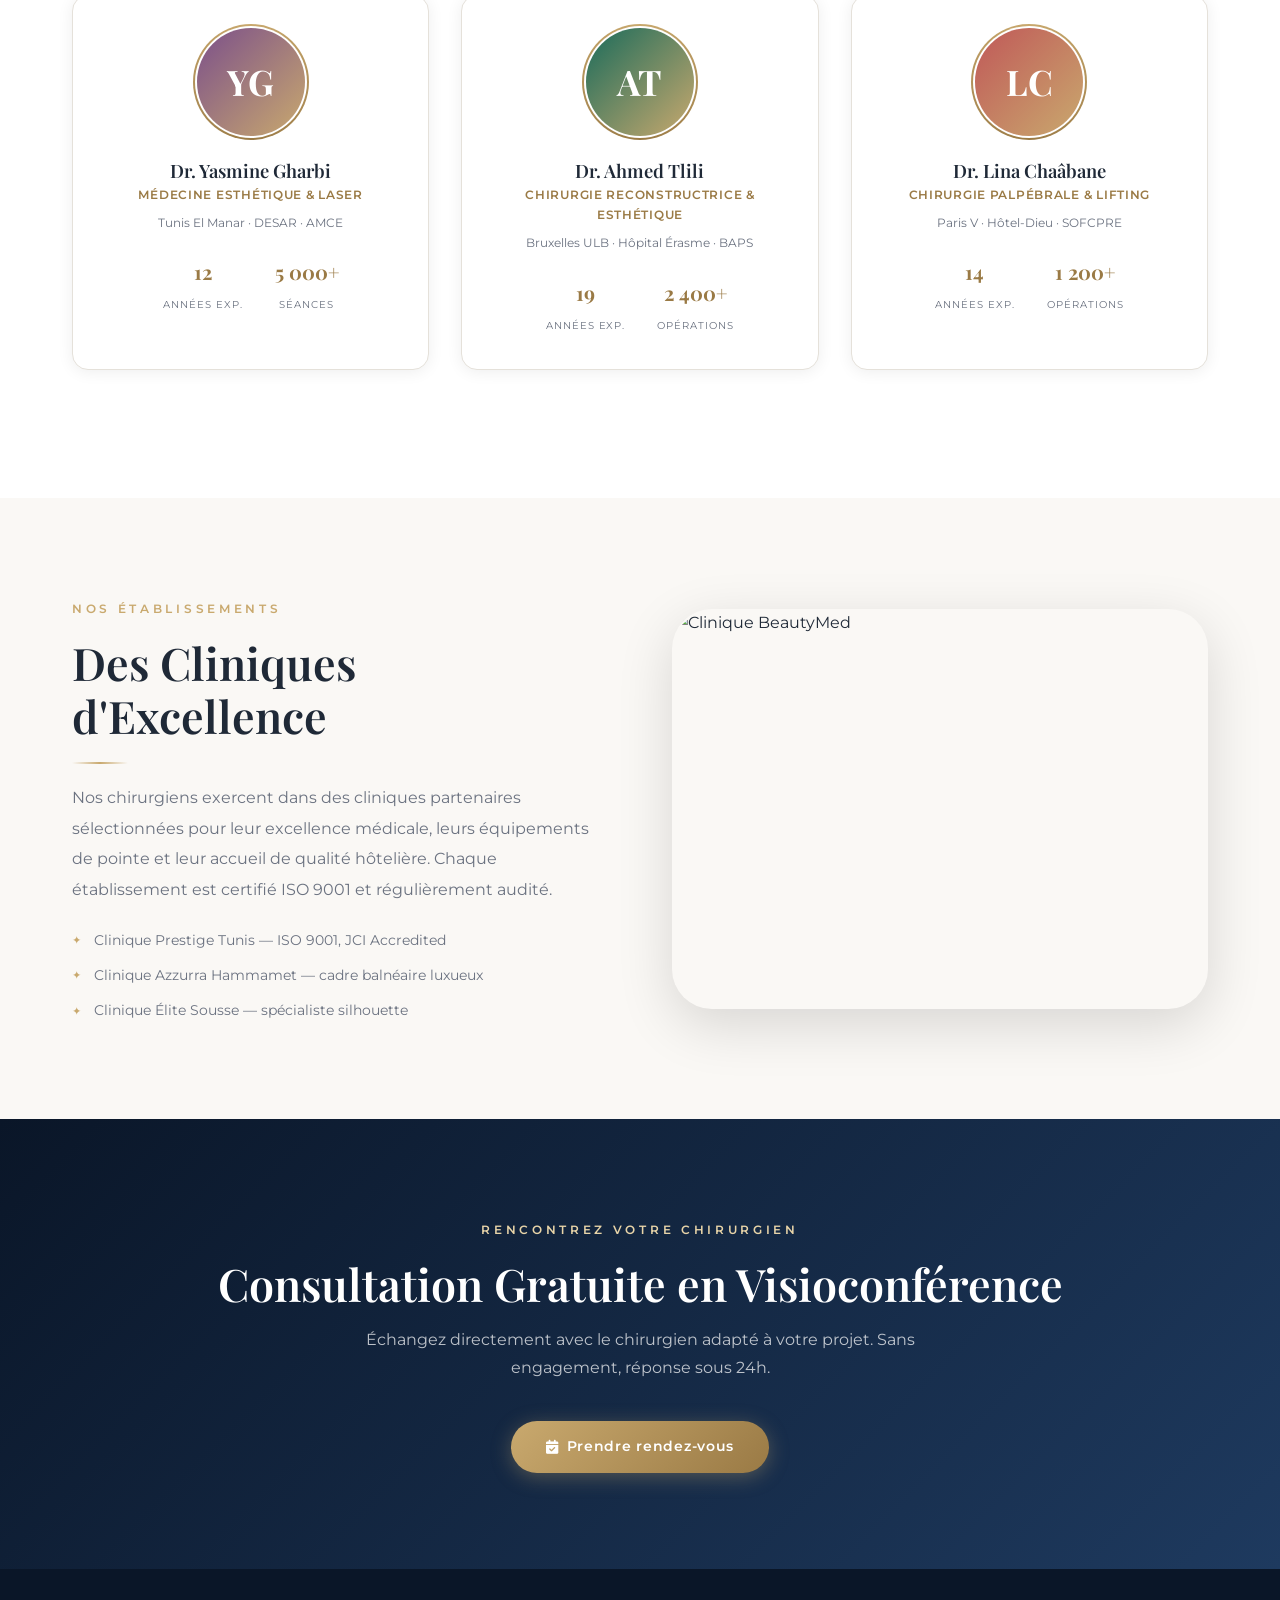
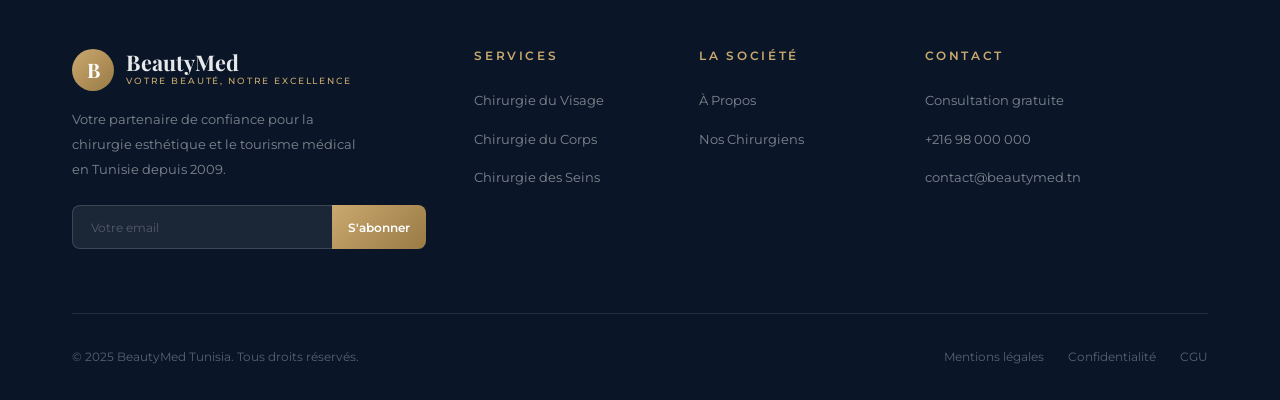
==== commit 18214677: "Revert "Redesign: new Sud-Méditerranéen editorial identity" This reverts commit 7e5bf41921c76b353963" ====
--- a/chirurgiens.html
+++ b/chirurgiens.html
@@ -7,7 +7,7 @@
   <meta name="description" content="Rencontrez l'équipe de chirurgiens plasticiens de BeautyMed Tunisia. Formés dans les meilleures universités européennes, certifiés SOFCPRE, ISAPS, ASPS." />
   <link rel="preconnect" href="https://fonts.googleapis.com" />
   <link rel="preconnect" href="https://fonts.gstatic.com" crossorigin />
-  <link href="https://fonts.googleapis.com/css2?family=Cormorant+Garamond:ital,wght@0,300;0,400;0,600;0,700;1,300;1,400;1,600&family=DM+Sans:ital,opsz,wght@0,9..40,300;0,9..40,400;0,9..40,500;0,9..40,600;1,9..40,300&display=swap" rel="stylesheet" />
+  <link href="https://fonts.googleapis.com/css2?family=Playfair+Display:ital,wght@0,400;0,600;0,700;1,400;1,600&family=Montserrat:wght@300;400;500;600;700&display=swap" rel="stylesheet" />
   <link rel="stylesheet" href="https://cdnjs.cloudflare.com/ajax/libs/font-awesome/6.5.1/css/all.min.css" />
   <link rel="stylesheet" href="css/style.css" />
 </head>
--- a/css/style.css
+++ b/css/style.css
@@ -1,31 +1,31 @@
 /* ============================================================
-   BeautyMed Tunisia — Clinique de Prestige Sud-Méditerranéen
+   BeautyMed Tunisia — White/Cream Luxury Theme
    ============================================================ */
 
 :root {
-  --navy:       #1B3A2D;
-  --navy-mid:   #2C5440;
-  --gold:       #B87333;
-  --gold-dark:  #8B5523;
-  --gold-light: #D4956A;
-  --cream:      #F7F4EE;
-  --cream-dark: #EDE9E0;
-  --white:      #FDFCFA;
-  --text:       #1A1A18;
-  --text-muted: #6B6860;
-  --border:     #DDD9D0;
-  --sh:         0 2px 16px rgba(0,0,0,.06);
-  --sh-md:      0 8px 32px rgba(0,0,0,.09);
-  --sh-lg:      0 20px 60px rgba(0,0,0,.13);
-  --sh-gold:    0 8px 32px rgba(184,115,51,.22);
-  --r-sm:       6px;
-  --r-md:       14px;
-  --r-lg:       22px;
-  --r-xl:       36px;
-  --ease:       all .45s cubic-bezier(.22,.61,.36,1);
+  --navy:       #0A1628;
+  --navy-mid:   #1E3A5F;
+  --gold:       #C9A96E;
+  --gold-dark:  #9A7A45;
+  --gold-light: #E8D4A8;
+  --cream:      #FAF8F5;
+  --cream-dark: #F0EBE3;
+  --white:      #FFFFFF;
+  --text:       #1F2937;
+  --text-muted: #6B7280;
+  --border:     #E5E1DA;
+  --sh:         0 2px 16px rgba(0,0,0,.07);
+  --sh-md:      0 8px 32px rgba(0,0,0,.1);
+  --sh-lg:      0 16px 56px rgba(0,0,0,.14);
+  --sh-gold:    0 8px 32px rgba(201,169,110,.25);
+  --r-sm:       8px;
+  --r-md:       16px;
+  --r-lg:       24px;
+  --r-xl:       40px;
+  --ease:       all .4s cubic-bezier(.25,.46,.45,.94);
   --ease-fast:  all .2s ease;
-  --font-d:     'Cormorant Garamond', Georgia, serif;
-  --font-b:     'DM Sans', system-ui, sans-serif;
+  --font-d:     'Playfair Display', Georgia, serif;
+  --font-b:     'Montserrat', system-ui, sans-serif;
 }
 
 *, *::before, *::after { margin: 0; padding: 0; box-sizing: border-box; }
@@ -45,10 +45,10 @@
 button { cursor: pointer; border: none; background: none; font-family: inherit; }
 ul   { list-style: none; }
 
-h1, h2, h3, h4, h5 { font-family: var(--font-d); line-height: 1.15; color: var(--text); }
-h1 { font-size: clamp(2.4rem, 5.5vw, 5.2rem); font-weight: 300; letter-spacing: -.02em; }
-h2 { font-size: clamp(1.8rem, 3.8vw, 3.2rem); font-weight: 300; letter-spacing: -.01em; }
-h3 { font-size: clamp(1.15rem, 2.2vw, 1.7rem); font-weight: 400; }
+h1, h2, h3, h4, h5 { font-family: var(--font-d); line-height: 1.2; color: var(--text); }
+h1 { font-size: clamp(2.2rem, 5vw, 4.5rem); font-weight: 700; }
+h2 { font-size: clamp(1.7rem, 3.5vw, 2.8rem); font-weight: 600; }
+h3 { font-size: clamp(1.1rem, 2vw, 1.6rem); font-weight: 600; }
 
 .text-gold   { color: var(--gold); }
 .text-muted  { color: var(--text-muted); }
@@ -60,100 +60,59 @@
 
 .eyebrow {
   display: inline-block;
-  font-family: var(--font-b);
-  font-size: .65rem; font-weight: 500;
-  letter-spacing: .5em; text-transform: uppercase;
+  font-size: .72rem; font-weight: 600;
+  letter-spacing: .32em; text-transform: uppercase;
   color: var(--gold); margin-bottom: 1rem;
 }
 
 .gold-rule {
-  width: 56px; height: 1px;
+  width: 56px; height: 2px;
   background: linear-gradient(90deg, transparent, var(--gold), transparent);
   margin: 1.5rem auto;
 }
 
 .section-sub {
-  color: var(--text-muted); font-size: 1rem;
-  max-width: 560px; margin: 0 auto; font-weight: 300;
+  color: var(--text-muted); font-size: 1.05rem;
+  max-width: 560px; margin: 0 auto;
 }
 
 .bg-white { background: var(--white); }
 .bg-cream { background: var(--cream); }
 
-/* ── Buttons ──────────────────────────────────────────────── */
+/* Buttons */
 .btn {
-  display: inline-flex; align-items: center; gap: .55rem;
-  padding: .95rem 2.4rem; border-radius: 2px;
-  font-family: var(--font-b); font-size: .75rem; font-weight: 500;
-  letter-spacing: .14em; text-transform: uppercase;
-  transition: var(--ease); cursor: pointer; border: none;
-  position: relative; overflow: hidden;
-}
-
+  display: inline-flex; align-items: center; gap: .5rem;
+  padding: .9rem 2.2rem; border-radius: 50px;
+  font-family: var(--font-b); font-size: .88rem; font-weight: 600;
+  letter-spacing: .05em; transition: var(--ease); cursor: pointer; border: none;
+}
 .btn-gold {
-  background: var(--gold);
-  color: var(--white);
-  isolation: isolate;
-}
-.btn-gold::before {
-  content: '';
-  position: absolute; inset: 0;
-  background: var(--gold-dark);
-  transform: translateX(-101%);
-  transition: transform .4s cubic-bezier(.22,.61,.36,1);
-  z-index: 0;
-}
-.btn-gold::after {
-  content: '';
-  position: absolute;
-  top: -50%; left: -75%;
-  width: 50%; height: 200%;
-  background: linear-gradient(105deg, transparent 40%, rgba(255,255,255,.22) 50%, transparent 60%);
-  transform: skewX(-20deg);
-  transition: left .7s ease;
-  pointer-events: none; z-index: 2;
-}
-.btn-gold > * { position: relative; z-index: 1; }
-.btn-gold:hover::before { transform: translateX(0); }
-.btn-gold:hover::after  { left: 125%; }
-.btn-gold:hover { box-shadow: var(--sh-gold); transform: translateY(-1px); }
+  background: linear-gradient(135deg, var(--gold), var(--gold-dark));
+  color: var(--white); box-shadow: 0 4px 20px rgba(201,169,110,.35);
+}
+.btn-gold:hover { transform: translateY(-2px); box-shadow: var(--sh-gold); }
 
 .btn-outline {
   background: transparent; color: var(--text);
-  border: 1px solid var(--text);
-}
-.btn-outline::after {
-  content: '';
-  position: absolute; left: 0; top: 0; bottom: 0;
-  width: 0; background: var(--text);
-  transition: width .35s cubic-bezier(.22,.61,.36,1); z-index: 0;
-}
-.btn-outline > * { position: relative; z-index: 1; }
-.btn-outline:hover { color: var(--white); }
-.btn-outline:hover::after { width: 100%; }
+  border: 1.5px solid var(--border);
+}
+.btn-outline:hover { border-color: var(--gold); color: var(--gold); background: rgba(201,169,110,.06); }
 
 .btn-outline-white {
   background: transparent; color: var(--white);
-  border: 1px solid rgba(255,255,255,.25);
-}
-.btn-outline-white::after {
-  content: '';
-  position: absolute; left: 0; top: 0; bottom: 0;
-  width: 0; background: rgba(255,255,255,.1);
-  transition: width .35s cubic-bezier(.22,.61,.36,1); z-index: 0;
-}
-.btn-outline-white > * { position: relative; z-index: 1; }
-.btn-outline-white:hover::after { width: 100%; }
-.btn-outline-white:hover { border-color: rgba(255,255,255,.45); }
+  border: 1.5px solid rgba(255,255,255,.4);
+}
+.btn-outline-white:hover { border-color: var(--gold-light); color: var(--gold-light); background: rgba(255,255,255,.08); }
 
 .btn-navy {
-  background: var(--navy); color: var(--gold-light); border: none;
-}
-.btn-navy:hover { background: var(--navy-mid); }
-
-.btn-sm { padding: .55rem 1.3rem; font-size: .7rem; }
-
-/* ── Scroll reveal ────────────────────────────────────────── */
+  background: var(--navy); color: var(--gold);
+  border: 1.5px solid var(--navy);
+}
+.btn-navy:hover { background: transparent; color: var(--navy); border-color: var(--navy); }
+
+.btn-sm { padding: .5rem 1.2rem; font-size: .78rem; }
+
+/* Scroll reveal */
 .reveal       { opacity: 0; transform: translateY(28px); transition: opacity .65s ease, transform .65s ease; }
 .reveal-left  { opacity: 0; transform: translateX(-40px); transition: opacity .7s ease, transform .7s ease; }
 .reveal-right { opacity: 0; transform: translateX(40px);  transition: opacity .7s ease, transform .7s ease; }
@@ -163,21 +122,18 @@
 .delay-3 { transition-delay: .3s; }
 .delay-4 { transition-delay: .4s; }
 
-/* ── Header ───────────────────────────────────────────────── */
+/* Header */
 #header {
   position: fixed; top: 0; left: 0; right: 0; z-index: 1100;
-  background: transparent;
-  padding: 1.4rem 0;
-  border-bottom: 1px solid transparent;
-  transition: background .5s ease, padding .4s ease, border-color .5s ease, backdrop-filter .5s ease;
+  background: var(--white);
+  padding: 1rem 0;
+  box-shadow: var(--sh);
+  border-bottom: 1px solid var(--border);
+  transition: var(--ease);
 }
 #header.scrolled {
-  background: rgba(253,252,250,.9);
-  backdrop-filter: blur(18px) saturate(160%);
-  -webkit-backdrop-filter: blur(18px) saturate(160%);
-  padding: .8rem 0;
-  border-bottom-color: rgba(184,115,51,.12);
-  box-shadow: 0 1px 0 rgba(0,0,0,.05);
+  padding: .7rem 0;
+  box-shadow: var(--sh-md);
 }
 
 .nav-wrap {
@@ -188,42 +144,28 @@
 .nav-logo { display: flex; align-items: center; gap: .75rem; }
 
 .logo-emblem {
-  width: 38px; height: 38px; border-radius: 2px;
-  background: var(--gold);
-  display: flex; align-items: center; justify-content: center;
-  font-family: var(--font-d); font-size: 1.05rem; font-weight: 600;
-  color: var(--white); flex-shrink: 0; letter-spacing: -.02em;
+  width: 42px; height: 42px; border-radius: 50%;
+  background: linear-gradient(135deg, var(--gold), var(--gold-dark));
+  display: flex; align-items: center; justify-content: center;
+  font-family: var(--font-d); font-size: 1.25rem; font-weight: 700;
+  color: var(--white); flex-shrink: 0;
 }
 
 .logo-txt { display: flex; flex-direction: column; }
-.logo-name {
-  font-family: var(--font-d); font-size: 1.35rem; font-weight: 300;
-  color: var(--white); line-height: 1; letter-spacing: .04em;
-  transition: color .5s ease;
-}
-.logo-tag {
-  font-size: .55rem; font-weight: 400; letter-spacing: .25em;
-  color: rgba(255,255,255,.5); text-transform: uppercase;
-  transition: color .5s ease;
-}
-#header.scrolled .logo-name { color: var(--text); }
-#header.scrolled .logo-tag  { color: var(--gold); }
+.logo-name { font-family: var(--font-d); font-size: 1.35rem; font-weight: 700; color: var(--text); line-height: 1; }
+.logo-tag  { font-size: .58rem; font-weight: 500; letter-spacing: .2em; color: var(--gold); text-transform: uppercase; }
 
 .nav-links { display: flex; align-items: center; gap: 1.5rem; }
 .nav-links > a,
 .nav-links > .nav-dropdown > a.nav-parent {
-  font-size: .72rem; font-weight: 400; color: rgba(255,255,255,.85);
-  transition: color .3s ease; position: relative; letter-spacing: .1em;
+  font-size: .82rem; font-weight: 500; color: var(--text);
+  transition: var(--ease-fast); position: relative; letter-spacing: .02em;
   display: flex; align-items: center; gap: .3rem;
-}
-#header.scrolled .nav-links > a,
-#header.scrolled .nav-links > .nav-dropdown > a.nav-parent {
-  color: var(--text);
 }
 .nav-links > a::after,
 .nav-links > .nav-dropdown > a.nav-parent::after {
   content: ''; position: absolute; bottom: -4px; left: 0;
-  width: 0; height: 1px; background: var(--gold); transition: var(--ease-fast);
+  width: 0; height: 1.5px; background: var(--gold); transition: var(--ease-fast);
 }
 .nav-links > a:hover,
 .nav-links > .nav-dropdown > a.nav-parent:hover { color: var(--gold); }
@@ -238,7 +180,8 @@
   border-radius: var(--r-md); box-shadow: var(--sh-md);
   padding: .75rem; min-width: 220px;
   opacity: 0; pointer-events: none; transform: translateY(-8px);
-  transition: var(--ease); z-index: 200;
+  transition: var(--ease);
+  z-index: 200;
 }
 .nav-dropdown:hover .dropdown-menu {
   opacity: 1; pointer-events: auto; transform: none;
@@ -253,175 +196,125 @@
 
 .lang-toggle {
   display: flex; gap: .2rem;
-  background: rgba(255,255,255,.12); border: 1px solid rgba(255,255,255,.2);
+  background: var(--cream); border: 1px solid var(--border);
   border-radius: 20px; padding: .25rem .45rem;
-  transition: background .5s ease, border-color .5s ease;
-}
-#header.scrolled .lang-toggle {
-  background: var(--cream); border-color: var(--border);
 }
 .lang-btn {
-  font-size: .68rem; font-weight: 500; letter-spacing: .05em;
+  font-size: .68rem; font-weight: 600; letter-spacing: .05em;
   padding: .2rem .5rem; border-radius: 14px;
-  color: rgba(255,255,255,.7); transition: var(--ease-fast); cursor: pointer;
-}
-#header.scrolled .lang-btn { color: var(--text-muted); }
+  color: var(--text-muted); transition: var(--ease-fast); cursor: pointer;
+}
 .lang-btn.active, .lang-btn:hover { background: var(--gold); color: var(--white); }
 
-.nav-cta { padding: .58rem 1.3rem; font-size: .72rem; }
+.nav-cta { padding: .58rem 1.3rem; font-size: .82rem; }
 
 .hamburger { display: none; flex-direction: column; gap: 5px; cursor: pointer; z-index: 1100; }
-.hamburger span { display: block; width: 24px; height: 1.5px; background: var(--white); border-radius: 2px; transition: var(--ease-fast); }
-#header.scrolled .hamburger span { background: var(--text); }
+.hamburger span { display: block; width: 24px; height: 2px; background: var(--text); border-radius: 2px; transition: var(--ease-fast); }
 .hamburger.open span:nth-child(1) { transform: rotate(45deg) translate(5px, 5px); }
 .hamburger.open span:nth-child(2) { opacity: 0; }
 .hamburger.open span:nth-child(3) { transform: rotate(-45deg) translate(5px, -5px); }
 
 .mobile-nav {
   display: none; position: fixed; inset: 0; z-index: 1050;
-  background: var(--navy);
+  background: var(--white);
   flex-direction: column; align-items: center; justify-content: center;
   gap: 1.8rem; padding-top: 5rem;
 }
 .mobile-nav.open { display: flex; }
 .mobile-nav a {
-  font-family: var(--font-d); font-size: 1.8rem; font-weight: 300;
-  color: rgba(255,255,255,.85); transition: var(--ease-fast); letter-spacing: .02em;
-}
-.mobile-nav a:hover { color: var(--gold-light); }
+  font-family: var(--font-d); font-size: 1.8rem; font-weight: 600;
+  color: var(--text); transition: var(--ease-fast);
+}
+.mobile-nav a:hover { color: var(--gold); }
 .mobile-nav .btn { margin-top: 1rem; }
 
-/* ── Hero — Split Screen ─────────────────────────────────── */
+/* Hero */
 #hero {
-  min-height: 100vh;
-  padding-top: 73px;
-  overflow: hidden;
-  background: var(--navy);
-}
-
-.hero-split {
-  display: grid;
-  grid-template-columns: 1fr 1fr;
-  min-height: calc(100vh - 73px);
-}
-
-.hero-panel-left {
-  background: var(--navy);
-  display: flex; align-items: center;
-  padding: 5rem 4rem 5rem 6rem;
-  position: relative;
-}
-.hero-panel-left::before {
+  min-height: 100vh; display: flex; align-items: center;
+  position: relative; overflow: hidden; background: var(--navy);
+  padding-top: 80px;
+}
+
+.hero-bg {
+  position: absolute; inset: 0;
+  background-image: url('https://images.unsplash.com/photo-1534528741775-53994a69daeb?auto=format&fit=crop&w=1800&q=80');
+  background-size: cover; background-position: right center;
+}
+.hero-bg::after {
   content: '';
   position: absolute; inset: 0;
-  background-image: url("data:image/svg+xml,%3Csvg viewBox='0 0 200 200' xmlns='http://www.w3.org/2000/svg'%3E%3Cfilter id='n'%3E%3CfeTurbulence type='fractalNoise' baseFrequency='0.9' numOctaves='4' stitchTiles='stitch'/%3E%3C/filter%3E%3Crect width='100%25' height='100%25' filter='url(%23n)' opacity='1'/%3E%3C/svg%3E");
-  opacity: .028; pointer-events: none;
-}
-
-.hero-panel-inner { position: relative; z-index: 2; max-width: 520px; }
+  background: linear-gradient(to right, rgba(10,22,40,.96) 0%, rgba(10,22,40,.88) 38%, rgba(10,22,40,.5) 65%, rgba(10,22,40,.15) 100%);
+}
+
+.particle {
+  position: absolute; border-radius: 50%;
+  background: var(--gold); opacity: 0;
+  animation: particle-rise linear infinite;
+  pointer-events: none;
+}
+@keyframes particle-rise {
+  0%   { opacity: 0; transform: translateY(0) scale(0); }
+  10%  { opacity: .18; }
+  90%  { opacity: .18; }
+  100% { opacity: 0; transform: translateY(-80vh) scale(1.5); }
+}
+
+.hero-content {
+  position: relative; z-index: 2;
+  max-width: 1280px; margin: 0 auto;
+  padding: 6rem 2rem 4rem;
+  display: grid; grid-template-columns: 1fr; align-items: center;
+}
+
+.hero-left { max-width: 640px; }
+
+.hero-left { animation: fadeSlideLeft .9s ease .25s both; }
+
+@keyframes fadeSlideLeft  { from { opacity: 0; transform: translateX(-48px); } to { opacity: 1; transform: none; } }
+@keyframes fadeSlideRight { from { opacity: 0; transform: translateX(48px);  } to { opacity: 1; transform: none; } }
 
 .hero-eyebrow {
-  display: flex; align-items: center; gap: 1rem;
-  font-family: var(--font-b); font-size: .6rem; font-weight: 500;
-  letter-spacing: .55em; text-transform: uppercase;
-  color: var(--gold-light); margin-bottom: 2.5rem;
-}
-.eyebrow-line { display: block; width: 40px; height: 1px; background: var(--gold); }
-
-.hero-title {
-  display: flex; flex-direction: column; gap: 0;
-  margin-bottom: 2rem;
-}
-.hero-title-lg {
-  font-family: var(--font-d);
-  font-size: clamp(4rem, 7vw, 7.5rem);
-  font-weight: 300; line-height: .92;
-  letter-spacing: -.03em; display: block;
+  display: inline-flex; align-items: center; gap: .8rem;
+  font-size: .72rem; font-weight: 600; letter-spacing: .32em;
+  text-transform: uppercase; color: var(--gold); margin-bottom: 1.5rem;
+}
+.hero-eyebrow::before { content: ''; width: 28px; height: 1px; background: var(--gold); }
+
+.hero-title { margin-bottom: 1.5rem; line-height: 1.15; color: var(--white); }
+.hero-title em { font-style: italic; color: var(--gold); display: block; }
+
+.hero-sub {
+  font-size: 1.05rem; color: rgba(255,255,255,.72);
+  margin-bottom: 2.5rem; max-width: 460px; line-height: 1.85;
+}
+
+.hero-ctas { display: flex; gap: 1rem; flex-wrap: wrap; margin-bottom: 3rem; }
+
+.hero-trust { display: flex; gap: 2.5rem; flex-wrap: wrap; }
+.trust-item { display: flex; flex-direction: column; gap: .12rem; }
+.trust-val {
+  font-family: var(--font-d); font-size: 1.7rem; font-weight: 700;
+  color: var(--gold); line-height: 1;
+}
+.trust-lbl {
+  font-size: .65rem; font-weight: 500; letter-spacing: .12em;
+  text-transform: uppercase; color: rgba(255,255,255,.45);
+}
+
+
+@keyframes floatY {
+  0%, 100% { transform: translateY(0); }
+  50%       { transform: translateY(-9px); }
+}
+
+/* Page hero (internal pages) */
+.page-hero {
+  padding: 10rem 0 5rem;
+  position: relative;
+  text-align: center;
   color: var(--white);
-}
-.hero-title-sm {
-  font-family: var(--font-b);
-  font-size: clamp(.9rem, 1.5vw, 1.1rem);
-  font-weight: 300; letter-spacing: .35em; text-transform: uppercase;
-  color: rgba(255,255,255,.45); display: block;
-  padding: .8rem 0 .5rem;
-}
-.hero-title-italic {
-  font-style: italic; color: var(--gold-light); padding-left: .15em;
-}
-
-.hero-sub {
-  font-size: .95rem; color: rgba(255,255,255,.6);
-  line-height: 1.9; margin-bottom: 2.8rem; max-width: 400px; font-weight: 300;
-}
-
-.hero-ctas { display: flex; gap: 1rem; flex-wrap: wrap; margin-bottom: 3rem; }
-
-.hero-trust {
-  display: flex; align-items: center; gap: 2rem;
-  padding-top: 2.5rem; border-top: 1px solid rgba(255,255,255,.1);
-  flex-wrap: wrap;
-}
-.trust-sep { width: 1px; height: 32px; background: rgba(255,255,255,.15); }
-.trust-item { display: flex; flex-direction: column; gap: .12rem;
-  animation: trust-appear .7s ease both; }
-.trust-item:nth-child(1) { animation-delay: 1.2s; }
-.trust-item:nth-child(3) { animation-delay: 1.4s; }
-.trust-item:nth-child(5) { animation-delay: 1.6s; }
-.trust-val {
-  font-family: var(--font-d); font-size: 1.9rem; font-weight: 300;
-  color: var(--gold-light); line-height: 1; display: block;
-}
-.trust-lbl {
-  font-size: .6rem; font-weight: 400; letter-spacing: .18em;
-  text-transform: uppercase; color: rgba(255,255,255,.38); display: block;
-}
-
-.hero-panel-right {
-  background: var(--cream);
-  position: relative;
-  display: flex; align-items: center; justify-content: center;
-  clip-path: polygon(6% 0%, 100% 0%, 100% 100%, 0% 100%);
-}
-
-.hero-photo-frame {
-  width: 82%; height: 78%; position: relative;
-}
-.hero-photo {
-  width: 100%; height: 100%;
-  object-fit: cover; object-position: top center;
-  display: block;
-}
-
-.hero-badge {
-  position: absolute; bottom: -1.5rem; left: -2.5rem;
-  background: var(--navy); color: var(--white);
-  padding: 1.4rem 1.6rem;
-  display: flex; flex-direction: column; align-items: center;
-  box-shadow: 0 12px 40px rgba(27,58,45,.35);
-}
-.hero-badge-num {
-  font-family: var(--font-d); font-size: 2.4rem; font-weight: 300;
-  color: var(--gold-light); line-height: 1; display: block;
-}
-.hero-badge-txt {
-  font-family: var(--font-b); font-size: .58rem; font-weight: 500;
-  letter-spacing: .18em; text-transform: uppercase;
-  color: rgba(255,255,255,.55); text-align: center;
-  margin-top: .35rem; line-height: 1.5;
-}
-
-.hero-deco-line {
-  position: absolute; right: 2.5rem; top: 15%; height: 70%; width: 1px;
-  background: linear-gradient(to bottom, transparent, var(--gold), transparent);
-  opacity: .3;
-}
-
-/* ── Page hero (internal pages) ───────────────────────────── */
-.page-hero {
-  padding: 10rem 0 5rem; position: relative;
-  text-align: center; color: var(--white);
-  background: var(--navy); margin-top: 73px;
+  background: var(--navy);
+  margin-top: 73px;
 }
 .page-hero-bg {
   position: absolute; inset: 0;
@@ -433,79 +326,67 @@
 .page-hero .eyebrow { color: var(--gold-light); }
 .page-hero p { color: rgba(255,255,255,.75); max-width: 600px; margin: 0 auto 2rem; }
 
-/* ── Stats — Editorial ────────────────────────────────────── */
-.stats-marquee-section {
-  background: var(--cream); padding: 5rem 0;
-  border-top: 1px solid var(--border); border-bottom: 1px solid var(--border);
-  overflow: hidden;
-}
-.stats-marquee-inner {
-  display: flex; align-items: center; justify-content: center;
-  gap: 0; max-width: 1200px; margin: 0 auto; padding: 0 2rem;
-}
-.stat-editorial {
-  flex: 1; display: flex; align-items: baseline; gap: .6rem; padding: 0 3rem;
-}
-.stat-editorial-num {
-  font-family: var(--font-d);
-  font-size: clamp(4.5rem, 7vw, 8rem);
-  font-weight: 300; color: var(--navy); line-height: .9; letter-spacing: -.04em;
-}
-.stat-editorial-num.counted { animation: stat-glow-once 1.8s ease forwards; }
-.stat-editorial-meta { display: flex; flex-direction: column; gap: .3rem; }
-.stat-editorial-unit {
-  font-family: var(--font-d); font-size: 1.6rem; font-weight: 300;
-  color: var(--gold); line-height: 1;
-}
-.stat-editorial-label {
-  font-family: var(--font-b); font-size: .65rem; font-weight: 400;
-  letter-spacing: .12em; text-transform: uppercase;
-  color: var(--text-muted); line-height: 1.6;
-}
-.stat-editorial-sep {
-  width: 1px; height: 80px; background: var(--border); flex-shrink: 0;
-}
-
-/* Keep legacy .stats-bar for inner pages that may use it */
-.stats-bar { background: var(--navy); color: var(--white); padding: 4rem 0; }
-.stats-inner { display: grid; grid-template-columns: repeat(4,1fr); gap: 2rem; max-width: 1200px; margin: 0 auto; padding: 0 2rem; }
-.stat-item { text-align: center; padding: 1.5rem 1rem; }
-.stat-num { font-family: var(--font-d); font-size: 3rem; font-weight: 300; color: var(--gold); display: block; line-height: 1; margin-bottom: .4rem; }
-.stat-label { font-size: .75rem; color: rgba(255,255,255,.55); text-transform: uppercase; letter-spacing: .1em; }
-
-/* ── About ─────────────────────────────────────────────────── */
-#about { padding: 8rem 0; background: var(--white); }
+/* About */
+#about {
+  padding: 8rem 0;
+  background: var(--white);
+}
 
 .about-grid {
   display: grid; grid-template-columns: 1fr 1fr; gap: 5rem; align-items: center;
-}
+  margin-bottom: 0;
+}
+
 .about-vis { position: relative; }
-.about-img { width: 100%; aspect-ratio: 4/5; border-radius: var(--r-xl); overflow: hidden; }
-.about-img img { width: 100%; height: 100%; object-fit: cover; }
+.about-img {
+  width: 100%; aspect-ratio: 4/5; border-radius: var(--r-xl);
+  overflow: hidden; position: relative;
+}
+.about-img img {
+  width: 100%; height: 100%; object-fit: cover;
+}
 .about-corner {
   position: absolute; bottom: 2rem; right: -2.5rem;
-  background: var(--gold); color: var(--white);
-  border-radius: var(--r-sm); padding: 1.5rem 2rem;
+  background: linear-gradient(135deg, var(--gold), var(--gold-dark));
+  color: var(--white); border-radius: var(--r-md); padding: 1.5rem 2rem;
   text-align: center; box-shadow: var(--sh-gold);
 }
-.about-corner .cn { font-family: var(--font-d); font-size: 2.6rem; font-weight: 300; display: block; line-height: 1; }
-.about-corner .ct { font-size: .72rem; font-weight: 500; text-transform: uppercase; letter-spacing: .1em; }
+.about-corner .cn { font-family: var(--font-d); font-size: 2.6rem; font-weight: 700; display: block; line-height: 1; }
+.about-corner .ct { font-size: .72rem; font-weight: 600; text-transform: uppercase; letter-spacing: .1em; }
 
 .about-copy h2 { margin-bottom: 1.2rem; }
-.about-copy p  { color: var(--text-muted); margin-bottom: 1.4rem; line-height: 1.9; font-size: .95rem; font-weight: 300; }
+.about-copy p  { color: var(--text-muted); margin-bottom: 1.4rem; line-height: 1.9; font-size: .95rem; }
 
 .highlights { display: flex; flex-direction: column; gap: .9rem; margin: 2rem 0; }
 .hi-item { display: flex; align-items: flex-start; gap: .9rem; }
 .hi-icon {
-  width: 36px; height: 36px; border-radius: var(--r-sm);
-  background: rgba(184,115,51,.08); border: 1px solid var(--border);
+  width: 36px; height: 36px; border-radius: 50%;
+  background: rgba(201,169,110,.1); border: 1px solid var(--border);
   display: flex; align-items: center; justify-content: center;
   color: var(--gold); font-size: .85rem; flex-shrink: 0;
 }
 .hi-text strong { color: var(--text); display: block; margin-bottom: .15rem; font-size: .9rem; }
 .hi-text span   { color: var(--text-muted); font-size: .82rem; }
 
-/* ── Price comparison ─────────────────────────────────────── */
+/* Stats bar */
+.stats-bar {
+  background: var(--navy);
+  color: var(--white);
+  padding: 4rem 0;
+}
+.stats-inner {
+  display: grid; grid-template-columns: repeat(4,1fr);
+  gap: 2rem; max-width: 1200px; margin: 0 auto; padding: 0 2rem;
+}
+.stat-item { text-align: center; padding: 1.5rem 1rem; position: relative; }
+.stat-item::before {
+  content: ''; position: absolute; top: 0; left: 50%; transform: translateX(-50%);
+  width: 36px; height: 2px; background: var(--gold);
+}
+.stat-num   { font-family: var(--font-d); font-size: 3rem; font-weight: 700; color: var(--gold); display: block; line-height: 1; margin-bottom: .4rem; }
+.stat-label { font-size: .75rem; font-weight: 500; color: rgba(255,255,255,.55); text-transform: uppercase; letter-spacing: .1em; }
+
+/* Price comparison */
 .comparison-section { background: var(--cream); padding: 6rem 0; }
 
 .comparison {
@@ -516,418 +397,521 @@
 .comparison p  { text-align: center; color: var(--text-muted); font-size: .88rem; margin-bottom: 2.5rem; }
 
 .cmp-table { width: 100%; border-collapse: collapse; }
-.cmp-table th, .cmp-table td { padding: .95rem 1.4rem; text-align: center; border-bottom: 1px solid var(--border); }
-.cmp-table th { font-size: .72rem; font-weight: 600; letter-spacing: .18em; text-transform: uppercase; color: var(--gold); padding-bottom: 1.4rem; }
-.cmp-table th:first-child, .cmp-table td:first-child { text-align: left; }
-.cmp-table td { font-size: .92rem; color: var(--text); }
+.cmp-table th,
+.cmp-table td {
+  padding: .95rem 1.4rem; text-align: center;
+  border-bottom: 1px solid var(--border);
+}
+.cmp-table th  { font-size: .72rem; font-weight: 600; letter-spacing: .18em; text-transform: uppercase; color: var(--gold); padding-bottom: 1.4rem; }
+.cmp-table th:first-child,
+.cmp-table td:first-child { text-align: left; }
+.cmp-table td  { font-size: .92rem; color: var(--text); }
 .cmp-table tr:last-child td { border-bottom: none; }
 .price-fr { color: var(--text-muted); text-decoration: line-through; }
 .price-tn { color: var(--gold-dark); font-weight: 600; font-size: 1rem; }
 .save-tag {
   display: inline-block;
-  background: rgba(184,115,51,.1); border: 1px solid rgba(184,115,51,.28);
+  background: rgba(201,169,110,.12); border: 1px solid rgba(201,169,110,.3);
   color: var(--gold-dark); border-radius: 20px; padding: .18rem .7rem;
   font-size: .7rem; font-weight: 600;
 }
 
-/* ── Services — Editorial Cards ──────────────────────────── */
-#services { padding: 0; background: var(--white); }
-
-.svc-editorial {
-  display: flex; flex-direction: column; gap: 0;
-}
-
-.svc-ed-card {
-  display: grid; grid-template-columns: 1fr 1fr;
-  min-height: 380px; position: relative; overflow: hidden;
-  background: var(--white);
-  border-bottom: 1px solid var(--border);
-  transition: var(--ease);
-  text-decoration: none; color: inherit;
-  transform-style: preserve-3d;
-  transform: perspective(1200px) rotateX(var(--rx, 0deg)) rotateY(var(--ry, 0deg));
-}
-.svc-ed-card:last-child { border-bottom: none; }
-
-.svc-ed-reverse .svc-ed-photo { order: 2; }
-.svc-ed-reverse .svc-ed-body  { order: 1; }
-
-.svc-ed-num {
-  position: absolute;
-  font-family: var(--font-d);
-  font-size: clamp(7rem, 12vw, 14rem);
-  font-weight: 700; color: var(--border); opacity: .4; line-height: 1;
-  bottom: -.2em; right: 1.5rem; z-index: 1;
-  pointer-events: none; letter-spacing: -.05em;
-  transition: opacity .6s ease;
-}
-.svc-ed-reverse .svc-ed-num { right: auto; left: 1.5rem; }
-.svc-ed-card:hover .svc-ed-num { opacity: .15; }
-
-.svc-ed-photo { position: relative; overflow: hidden; }
-.svc-ed-photo img {
-  width: 100%; height: 100%; object-fit: cover;
-  transition: transform .9s cubic-bezier(.22,.61,.36,1);
-}
-.svc-ed-card:hover .svc-ed-photo img { transform: scale(1.05); }
-
-.svc-ed-tag {
-  position: absolute; top: 1.5rem; left: 1.5rem;
-  background: var(--navy); color: var(--gold-light);
-  font-family: var(--font-b); font-size: .58rem; font-weight: 500;
-  letter-spacing: .28em; text-transform: uppercase;
-  padding: .4rem .9rem;
-}
-
-.svc-ed-body {
-  position: relative; z-index: 2;
-  padding: 3.5rem 4rem;
-  display: flex; flex-direction: column; justify-content: center; gap: 1rem;
-  transition: background .4s ease;
-}
-.svc-ed-reverse .svc-ed-body { padding: 3.5rem 4rem 3.5rem 3.5rem; }
-.svc-ed-card:hover .svc-ed-body { background: rgba(247,244,238,.5); }
-
-.svc-ed-title {
-  font-family: var(--font-d);
-  font-size: clamp(1.6rem, 2.5vw, 2.2rem);
-  font-weight: 300; letter-spacing: -.01em; color: var(--text); line-height: 1.15;
-}
-.svc-ed-desc {
-  font-size: .9rem; color: var(--text-muted);
-  line-height: 1.85; max-width: 340px; font-weight: 300;
-}
-.svc-ed-meta {
-  display: flex; gap: 2rem;
-  padding: 1rem 0; border-top: 1px solid var(--border); border-bottom: 1px solid var(--border);
-  font-size: .8rem; color: var(--text-muted);
-}
-.svc-ed-meta strong { color: var(--text); }
-.svc-ed-link {
-  font-family: var(--font-b); font-size: .75rem; font-weight: 500;
-  letter-spacing: .15em; text-transform: uppercase; color: var(--gold);
-  display: flex; align-items: center; gap: .5rem;
-}
-.svc-ed-arrow { transition: transform .35s var(--ease); display: inline-block; }
-.svc-ed-card:hover .svc-ed-arrow { transform: translateX(8px); }
-
-/* Keep legacy .svc-card for inner pages */
+/* Services grid */
+#services { padding: 8rem 0; background: var(--white); }
+
 .svc-grid {
   display: grid; grid-template-columns: repeat(auto-fit, minmax(260px, 320px)); gap: 2rem;
   justify-content: center;
 }
+
+.inclus-grid {
+  display: grid; grid-template-columns: repeat(3, 1fr); gap: 1.2rem;
+  max-width: 900px; margin: 0 auto;
+}
+.inclus-item {
+  display: flex; align-items: center; gap: 1rem;
+  background: var(--white); border: 1px solid var(--border);
+  border-radius: var(--r-md); padding: 1.1rem 1.4rem;
+  font-size: .88rem; color: var(--text);
+}
+.inclus-icon {
+  width: 40px; height: 40px; border-radius: 50%; flex-shrink: 0;
+  background: linear-gradient(135deg, var(--gold), var(--gold-dark));
+  display: flex; align-items: center; justify-content: center;
+  color: var(--white); font-size: .9rem;
+}
+
 .svc-card {
-  background: var(--white); border: 1px solid var(--border);
-  border-radius: var(--r-md); box-shadow: var(--sh);
-  overflow: hidden; transition: var(--ease);
+  background: var(--white);
+  border: 1px solid var(--border);
+  border-radius: var(--r-md);
+  box-shadow: var(--sh);
+  overflow: hidden;
+  transition: var(--ease);
   display: flex; flex-direction: column;
 }
-.svc-card:hover { box-shadow: var(--sh-lg); transform: translateY(-6px); }
-.svc-card-img { width: 100%; height: 220px; object-fit: cover; }
+.svc-card:hover {
+  box-shadow: var(--sh-lg);
+  transform: translateY(-6px);
+}
+.svc-card-img {
+  width: 100%; height: 220px; object-fit: cover;
+}
 .svc-card-body { padding: 1.5rem; flex: 1; display: flex; flex-direction: column; }
 .svc-card-icon { font-size: 1.4rem; margin-bottom: .6rem; color: var(--gold); }
-.svc-card-title { font-family: var(--font-d); font-size: 1.2rem; font-weight: 400; margin-bottom: .6rem; color: var(--text); }
+.svc-card-title { font-family: var(--font-d); font-size: 1.2rem; font-weight: 600; margin-bottom: .6rem; color: var(--text); }
 .svc-card-desc  { font-size: .84rem; color: var(--text-muted); line-height: 1.75; margin-bottom: 1.2rem; flex: 1; }
 .svc-card-link  { font-size: .82rem; font-weight: 600; color: var(--gold); display: inline-flex; align-items: center; gap: .35rem; transition: var(--ease-fast); }
 .svc-card-link:hover { color: var(--gold-dark); gap: .55rem; }
 
-/* Service detail (inner pages) */
+/* Service card (detail pages) */
 .svc-detail-card {
-  background: var(--white); border: 1px solid var(--border);
-  border-radius: var(--r-md); box-shadow: var(--sh); overflow: hidden; transition: var(--ease);
-}
-.svc-detail-card:hover { box-shadow: var(--sh-lg); transform: translateY(-4px); }
+  background: var(--white);
+  border: 1px solid var(--border);
+  border-radius: var(--r-md);
+  box-shadow: var(--sh);
+  overflow: hidden;
+  transition: var(--ease);
+}
+.svc-detail-card:hover {
+  box-shadow: var(--sh-lg);
+  transform: translateY(-4px);
+}
 .svc-detail-card .svc-card-img { height: 240px; }
 .svc-detail-card .svc-card-body { padding: 1.8rem; }
-.svc-detail-card .svc-name { font-family: var(--font-d); font-size: 1.3rem; font-weight: 400; margin-bottom: .5rem; color: var(--text); }
+.svc-detail-card .svc-name { font-family: var(--font-d); font-size: 1.3rem; font-weight: 600; margin-bottom: .5rem; color: var(--text); }
 .svc-detail-card .svc-desc { font-size: .87rem; color: var(--text-muted); line-height: 1.8; margin-bottom: 1rem; }
 .svc-detail-card .svc-meta { display: flex; gap: 1.2rem; flex-wrap: wrap; margin-bottom: 1rem; padding: .9rem; background: var(--cream); border-radius: var(--r-sm); }
 .svc-detail-card .meta-item { font-size: .72rem; color: var(--text-muted); }
 .svc-detail-card .meta-item strong { color: var(--text); display: block; font-size: .8rem; margin-bottom: .1rem; }
-.svc-detail-card .svc-price { font-family: var(--font-d); font-size: 1.1rem; font-weight: 400; color: var(--gold-dark); margin-bottom: 1rem; }
+.svc-detail-card .svc-price { font-family: var(--font-d); font-size: 1.1rem; font-weight: 600; color: var(--gold-dark); margin-bottom: 1rem; }
 .svc-detail-card .svc-price span { font-family: var(--font-b); font-size: .72rem; color: var(--text-muted); }
 
-/* ── Inclus — Timeline ─────────────────────────────────────── */
-.inclus-section {
-  background: var(--navy); padding: 7rem 0;
-}
-.inclus-timeline {
+/* Forfaits */
+#forfaits, .forfaits-section { padding: 8rem 0; background: var(--cream); }
+
+.forfaits-grid {
   display: grid; grid-template-columns: repeat(3, 1fr);
-  gap: 0; position: relative; max-width: 980px; margin: 0 auto;
-}
-.inclus-timeline-line {
-  position: absolute; top: 28px;
-  left: calc(100% / 6); right: calc(100% / 6);
-  height: 1px;
-  background: linear-gradient(90deg, transparent, rgba(184,115,51,.4), rgba(184,115,51,.4), transparent);
-  pointer-events: none;
-}
-.inclus-step {
-  display: flex; flex-direction: column; align-items: center;
-  text-align: center; padding: 0 1.5rem 2.5rem; position: relative;
-}
-.inclus-step-icon {
-  width: 56px; height: 56px; border-radius: 50%;
-  background: rgba(184,115,51,.12); border: 1px solid rgba(184,115,51,.35);
-  display: flex; align-items: center; justify-content: center;
-  color: var(--gold); font-size: 1.05rem; margin-bottom: .8rem;
-  position: relative; z-index: 2; transition: var(--ease); backdrop-filter: blur(8px);
-}
-.inclus-step:hover .inclus-step-icon {
-  background: rgba(184,115,51,.25); border-color: var(--gold); transform: translateY(-3px);
-}
-.inclus-step-num {
-  font-family: var(--font-d); font-size: .65rem; font-weight: 400;
-  color: rgba(184,115,51,.4); letter-spacing: .2em; margin-bottom: .7rem;
-}
-.inclus-step-body strong {
-  display: block; font-family: var(--font-b); font-size: .88rem; font-weight: 500;
-  color: rgba(255,255,255,.88); margin-bottom: .4rem;
-}
-.inclus-step-body span { font-size: .78rem; color: rgba(255,255,255,.4); line-height: 1.65; }
-
-/* Legacy inclus-grid for inner pages */
-.inclus-grid { display: grid; grid-template-columns: repeat(3,1fr); gap: 1.2rem; max-width: 900px; margin: 0 auto; }
-.inclus-item { display: flex; align-items: center; gap: 1rem; background: var(--white); border: 1px solid var(--border); border-radius: var(--r-md); padding: 1.1rem 1.4rem; font-size: .88rem; color: var(--text); }
-.inclus-icon { width: 40px; height: 40px; border-radius: 50%; flex-shrink: 0; background: linear-gradient(135deg, var(--gold), var(--gold-dark)); display: flex; align-items: center; justify-content: center; color: var(--white); font-size: .9rem; }
-
-/* ── Forfaits (inner page) ────────────────────────────────── */
-#forfaits, .forfaits-section { padding: 8rem 0; background: var(--cream); }
-.forfaits-grid { display: grid; grid-template-columns: repeat(3,1fr); gap: 2rem; align-items: start; }
-.forfait { background: var(--white); border: 1px solid var(--border); border-radius: var(--r-md); box-shadow: var(--sh); padding: 2.5rem; position: relative; transition: var(--ease); }
+  gap: 2rem; align-items: start;
+}
+.forfait {
+  background: var(--white); border: 1px solid var(--border);
+  border-radius: var(--r-md); box-shadow: var(--sh);
+  padding: 2.5rem; position: relative; transition: var(--ease);
+}
 .forfait:hover { box-shadow: var(--sh-lg); transform: translateY(-4px); }
-.forfait.featured { border-color: var(--gold); box-shadow: var(--sh-gold); transform: scale(1.03); }
+.forfait.featured {
+  border-color: var(--gold); box-shadow: var(--sh-gold);
+  transform: scale(1.03);
+}
 .forfait.featured:hover { transform: scale(1.05) translateY(-4px); }
-.forfait-badge { position: absolute; top: -14px; left: 50%; transform: translateX(-50%); background: var(--gold); color: var(--white); font-size: .68rem; font-weight: 600; letter-spacing: .14em; text-transform: uppercase; padding: .28rem 1.1rem; border-radius: 2px; white-space: nowrap; display: flex; align-items: center; gap: .4rem; }
+
+.forfait-badge {
+  position: absolute; top: -14px; left: 50%; transform: translateX(-50%);
+  background: linear-gradient(135deg, var(--gold), var(--gold-dark));
+  color: var(--white); font-size: .68rem; font-weight: 700;
+  letter-spacing: .14em; text-transform: uppercase;
+  padding: .28rem 1.1rem; border-radius: 20px; white-space: nowrap;
+  display: flex; align-items: center; gap: .4rem;
+}
 .forfait-tier { font-size: .68rem; font-weight: 600; letter-spacing: .28em; text-transform: uppercase; color: var(--gold); margin-bottom: .4rem; }
-.forfait-name { font-family: var(--font-d); font-size: 1.65rem; font-weight: 300; margin-bottom: .5rem; color: var(--text); }
+.forfait-name { font-family: var(--font-d); font-size: 1.65rem; font-weight: 700; margin-bottom: .5rem; color: var(--text); }
 .forfait-desc { font-size: .83rem; color: var(--text-muted); padding-bottom: 1.8rem; border-bottom: 1px solid var(--border); margin-bottom: 1.8rem; }
 .forfait-list { display: flex; flex-direction: column; gap: .75rem; margin-bottom: 2rem; }
 .forfait-item { display: flex; align-items: center; gap: .7rem; font-size: .83rem; color: var(--text); }
-.fi-check { width: 20px; height: 20px; border-radius: 50%; background: rgba(184,115,51,.12); border: 1px solid rgba(184,115,51,.3); display: flex; align-items: center; justify-content: center; color: var(--gold); font-size: .6rem; flex-shrink: 0; }
+.fi-check {
+  width: 20px; height: 20px; border-radius: 50%;
+  background: rgba(201,169,110,.14); border: 1px solid rgba(201,169,110,.35);
+  display: flex; align-items: center; justify-content: center;
+  color: var(--gold); font-size: .6rem; flex-shrink: 0;
+}
 .forfait-cta { width: 100%; justify-content: center; }
+
 .forfaits-table-wrap { margin-top: 4rem; overflow-x: auto; }
 .forfaits-table { width: 100%; border-collapse: collapse; background: var(--white); border-radius: var(--r-md); overflow: hidden; box-shadow: var(--sh); }
-.forfaits-table th, .forfaits-table td { padding: 1rem 1.4rem; border-bottom: 1px solid var(--border); font-size: .88rem; text-align: center; }
+.forfaits-table th,
+.forfaits-table td { padding: 1rem 1.4rem; border-bottom: 1px solid var(--border); font-size: .88rem; text-align: center; }
 .forfaits-table th { background: var(--navy); color: var(--white); font-size: .78rem; letter-spacing: .1em; text-transform: uppercase; }
-.forfaits-table th:first-child, .forfaits-table td:first-child { text-align: left; }
+.forfaits-table th:first-child,
+.forfaits-table td:first-child { text-align: left; }
 .forfaits-table tr:last-child td { border-bottom: none; }
 .forfaits-table .check { color: var(--gold); font-size: 1.1rem; }
 .forfaits-table .dash  { color: var(--border); }
 
-/* ── Chirurgiens ──────────────────────────────────────────── */
+/* Chirurgiens */
 #chirurgiens, .chirurgiens-section { padding: 8rem 0; background: var(--white); }
-.chir-grid { display: grid; grid-template-columns: repeat(auto-fill, minmax(280px, 1fr)); gap: 2rem; }
-.chir-card { background: var(--white); border: 1px solid var(--border); border-radius: var(--r-md); box-shadow: var(--sh); padding: 2rem; text-align: center; transition: var(--ease); }
+
+.chir-grid {
+  display: grid; grid-template-columns: repeat(auto-fill, minmax(280px, 1fr)); gap: 2rem;
+}
+.chir-card {
+  background: var(--white); border: 1px solid var(--border);
+  border-radius: var(--r-md); box-shadow: var(--sh);
+  padding: 2rem; text-align: center; transition: var(--ease);
+}
 .chir-card:hover { box-shadow: var(--sh-lg); transform: translateY(-4px); }
-.chir-avatar-wrap { width: 108px; height: 108px; margin: 0 auto 1.5rem; position: relative; }
-.chir-avatar { width: 100%; height: 100%; border-radius: 50%; display: flex; align-items: center; justify-content: center; font-family: var(--font-d); font-size: 2.2rem; font-weight: 400; color: var(--white); position: relative; z-index: 1; }
-.avatar-ring { position: absolute; inset: -4px; border-radius: 50%; background: conic-gradient(from 0deg, var(--gold), var(--gold-dark), var(--gold)); animation: spin-ring 6s linear infinite; padding: 2px; }
-.avatar-ring-inner { width: 100%; height: 100%; border-radius: 50%; background: var(--white); }
+
+.chir-avatar-wrap {
+  width: 108px; height: 108px; margin: 0 auto 1.5rem;
+  position: relative;
+}
+.chir-avatar {
+  width: 100%; height: 100%; border-radius: 50%;
+  display: flex; align-items: center; justify-content: center;
+  font-family: var(--font-d); font-size: 2.2rem; font-weight: 700; color: var(--white);
+  position: relative; z-index: 1;
+}
+.avatar-ring {
+  position: absolute; inset: -4px; border-radius: 50%;
+  background: conic-gradient(from 0deg, var(--gold), var(--gold-dark), var(--gold));
+  animation: spin-ring 6s linear infinite;
+  padding: 2px;
+}
+.avatar-ring-inner {
+  width: 100%; height: 100%; border-radius: 50%;
+  background: var(--white);
+}
+
 @keyframes spin-ring { to { transform: rotate(360deg); } }
-.chir-name  { font-family: var(--font-d); font-size: 1.15rem; font-weight: 400; margin-bottom: .2rem; color: var(--text); }
-.chir-spec  { font-size: .75rem; color: var(--gold-dark); font-weight: 500; letter-spacing: .06em; text-transform: uppercase; margin-bottom: .4rem; }
-.chir-creds { font-size: .78rem; color: var(--text-muted); margin-bottom: 1.4rem; }
-.chir-stats { display: flex; justify-content: center; gap: 2rem; }
-.cs-val { font-family: var(--font-d); font-size: 1.25rem; font-weight: 300; color: var(--gold-dark); display: block; }
+
+.chir-name   { font-family: var(--font-d); font-size: 1.15rem; font-weight: 600; margin-bottom: .2rem; color: var(--text); }
+.chir-spec   { font-size: .75rem; color: var(--gold-dark); font-weight: 600; letter-spacing: .06em; text-transform: uppercase; margin-bottom: .4rem; }
+.chir-creds  { font-size: .78rem; color: var(--text-muted); margin-bottom: 1.4rem; }
+.chir-stats  { display: flex; justify-content: center; gap: 2rem; }
+.cs-val { font-family: var(--font-d); font-size: 1.25rem; font-weight: 700; color: var(--gold-dark); display: block; }
 .cs-lbl { font-size: .62rem; color: var(--text-muted); text-transform: uppercase; letter-spacing: .1em; }
 
-/* ── Cliniques ────────────────────────────────────────────── */
+/* Cliniques */
 #cliniques { padding: 8rem 0; background: var(--cream); }
-.clin-grid { display: grid; grid-template-columns: repeat(3,1fr); gap: 2rem; }
-.clin-card { background: var(--white); border: 1px solid var(--border); border-radius: var(--r-md); box-shadow: var(--sh); overflow: hidden; transition: var(--ease); }
+
+.clin-grid { display: grid; grid-template-columns: repeat(3, 1fr); gap: 2rem; }
+.clin-card {
+  background: var(--white); border: 1px solid var(--border);
+  border-radius: var(--r-md); box-shadow: var(--sh);
+  overflow: hidden; transition: var(--ease);
+}
 .clin-card:hover { box-shadow: var(--sh-lg); transform: translateY(-4px); }
-.clin-img { height: 200px; position: relative; overflow: hidden; background: linear-gradient(135deg, var(--navy-mid), var(--navy)); display: flex; align-items: center; justify-content: center; }
-.clin-img-bg { position: absolute; inset: 0; background-size: cover; background-position: center; opacity: .35; }
-.clin-img-lbl { font-family: var(--font-d); font-size: 2rem; font-style: italic; color: rgba(255,255,255,.55); position: relative; z-index: 1; text-align: center; }
-.clin-city { position: absolute; top: .9rem; right: .9rem; background: rgba(27,58,45,.82); border: 1px solid rgba(184,115,51,.25); border-radius: 20px; padding: .25rem .8rem; font-size: .68rem; font-weight: 500; color: var(--gold); letter-spacing: .05em; }
+
+.clin-img {
+  height: 200px; position: relative; overflow: hidden;
+  background: linear-gradient(135deg, var(--navy-mid), var(--navy));
+  display: flex; align-items: center; justify-content: center;
+}
+.clin-img-bg {
+  position: absolute; inset: 0;
+  background-size: cover; background-position: center;
+  opacity: .35;
+}
+.clin-img-lbl {
+  font-family: var(--font-d); font-size: 2rem; font-style: italic;
+  color: rgba(255,255,255,.55); position: relative; z-index: 1; text-align: center;
+}
+.clin-city {
+  position: absolute; top: .9rem; right: .9rem;
+  background: rgba(10,22,40,.82); border: 1px solid rgba(201,169,110,.25);
+  border-radius: 20px; padding: .25rem .8rem;
+  font-size: .68rem; font-weight: 600; color: var(--gold); letter-spacing: .05em;
+}
+
 .clin-body { padding: 1.5rem; }
-.clin-name { font-family: var(--font-d); font-size: 1.15rem; font-weight: 400; margin-bottom: .6rem; color: var(--text); }
+.clin-name { font-family: var(--font-d); font-size: 1.15rem; font-weight: 600; margin-bottom: .6rem; color: var(--text); }
 .clin-tags { display: flex; gap: .4rem; flex-wrap: wrap; margin-bottom: 1rem; }
-.clin-tag { font-size: .62rem; font-weight: 600; letter-spacing: .08em; background: rgba(184,115,51,.08); border: 1px solid rgba(184,115,51,.22); color: var(--gold-dark); padding: .18rem .6rem; border-radius: 20px; }
+.clin-tag {
+  font-size: .62rem; font-weight: 600; letter-spacing: .08em;
+  background: rgba(201,169,110,.1); border: 1px solid rgba(201,169,110,.28);
+  color: var(--gold-dark); padding: .18rem .6rem; border-radius: 20px;
+}
 .clin-feats { display: flex; flex-direction: column; gap: .35rem; }
-.clin-feat { display: flex; align-items: center; gap: .5rem; font-size: .8rem; color: var(--text-muted); }
+.clin-feat {
+  display: flex; align-items: center; gap: .5rem;
+  font-size: .8rem; color: var(--text-muted);
+}
 .clin-feat::before { content: '\2736'; color: var(--gold); font-size: .5rem; }
 
-/* ── Testimonials ─────────────────────────────────────────── */
+/* Testimonials */
 #temoignages { padding: 8rem 0; background: var(--cream); overflow: hidden; }
+
 .testi-viewport { overflow: hidden; }
-.testi-track { display: flex; gap: 2rem; transition: transform .55s cubic-bezier(.25,.46,.45,.94); }
-.testi-card { min-width: 370px; padding: 2.5rem; background: var(--white); border: 1px solid var(--border); border-radius: var(--r-md); box-shadow: var(--sh); flex-shrink: 0; }
+.testi-track {
+  display: flex; gap: 2rem;
+  transition: transform .55s cubic-bezier(.25,.46,.45,.94);
+}
+.testi-card {
+  min-width: 370px; padding: 2.5rem;
+  background: var(--white); border: 1px solid var(--border);
+  border-radius: var(--r-md); box-shadow: var(--sh);
+  flex-shrink: 0;
+}
+
 .stars { display: flex; gap: .22rem; color: var(--gold); font-size: .95rem; margin-bottom: 1.4rem; }
-.testi-quote { font-size: .93rem; color: var(--text-muted); line-height: 1.9; font-style: italic; margin-bottom: 2rem; position: relative; }
-.testi-quote::before { content: '\201C'; font-family: var(--font-d); font-size: 4.5rem; color: rgba(184,115,51,.2); position: absolute; top: -1.8rem; left: -.5rem; line-height: 1; }
+
+.testi-quote {
+  font-size: .93rem; color: var(--text-muted); line-height: 1.9;
+  font-style: italic; margin-bottom: 2rem; position: relative;
+}
+.testi-quote::before {
+  content: '\201C'; font-family: var(--font-d); font-size: 4.5rem;
+  color: rgba(201,169,110,.2); position: absolute;
+  top: -1.8rem; left: -.5rem; line-height: 1;
+}
+
 .testi-author { display: flex; align-items: center; gap: 1rem; }
-.testi-ava { width: 52px; height: 52px; border-radius: 50%; display: flex; align-items: center; justify-content: center; font-family: var(--font-d); font-size: 1.1rem; font-weight: 400; color: var(--white); border: 2px solid var(--border); flex-shrink: 0; }
-.testi-name { font-weight: 500; font-size: .93rem; margin-bottom: .12rem; color: var(--text); }
+.testi-ava {
+  width: 52px; height: 52px; border-radius: 50%;
+  display: flex; align-items: center; justify-content: center;
+  font-family: var(--font-d); font-size: 1.1rem; font-weight: 700;
+  color: var(--white); border: 2px solid var(--border); flex-shrink: 0;
+}
+.testi-name { font-weight: 600; font-size: .93rem; margin-bottom: .12rem; color: var(--text); }
 .testi-meta { font-size: .75rem; color: var(--text-muted); display: flex; align-items: center; gap: .45rem; }
 .flag { font-size: .95rem; }
+
 .testi-controls { display: flex; justify-content: center; align-items: center; gap: 1rem; margin-top: 3rem; }
-.t-btn { width: 46px; height: 46px; border-radius: 2px; background: var(--white); border: 1px solid var(--border); color: var(--text); font-size: 1.1rem; display: flex; align-items: center; justify-content: center; cursor: pointer; transition: var(--ease); }
+.t-btn {
+  width: 46px; height: 46px; border-radius: 50%;
+  background: var(--white); border: 1px solid var(--border);
+  color: var(--text); font-size: 1.1rem;
+  display: flex; align-items: center; justify-content: center;
+  cursor: pointer; transition: var(--ease);
+}
 .t-btn:hover { border-color: var(--gold); color: var(--gold); }
+
 .t-dots { display: flex; gap: .5rem; }
-.dot { width: 8px; height: 2px; border-radius: 0; background: var(--border); cursor: pointer; transition: var(--ease); }
-.dot.active { background: var(--gold); width: 24px; }
-
-/* ── Garanties ────────────────────────────────────────────── */
+.dot { width: 8px; height: 8px; border-radius: 50%; background: var(--border); cursor: pointer; transition: var(--ease); }
+.dot.active { background: var(--gold); width: 24px; border-radius: 4px; }
+
+/* Garanties */
 #garanties { padding: 8rem 0; background: var(--white); }
-.gar-grid { display: grid; grid-template-columns: repeat(3,1fr); gap: 2rem; }
-.gar-card { background: var(--white); border: 1px solid var(--border); border-radius: var(--r-md); box-shadow: var(--sh); padding: 2.5rem; text-align: center; transition: var(--ease); }
+
+.gar-grid { display: grid; grid-template-columns: repeat(3, 1fr); gap: 2rem; }
+.gar-card {
+  background: var(--white); border: 1px solid var(--border);
+  border-radius: var(--r-md); box-shadow: var(--sh);
+  padding: 2.5rem; text-align: center; transition: var(--ease);
+}
 .gar-card:hover { box-shadow: var(--sh-lg); transform: translateY(-4px); }
+
 .gar-icon-wrap { width: 78px; height: 78px; margin: 0 auto 1.5rem; }
-.gar-icon-bg { width: 100%; height: 100%; border-radius: 50%; background: rgba(184,115,51,.06); border: 1px solid var(--border); display: flex; align-items: center; justify-content: center; font-size: 1.6rem; color: var(--gold); transition: var(--ease); }
-.gar-card:hover .gar-icon-bg { background: rgba(184,115,51,.12); border-color: var(--gold); transform: scale(1.1); }
-.gar-title { font-family: var(--font-d); font-size: 1.08rem; font-weight: 400; margin-bottom: .7rem; color: var(--text); }
+.gar-icon-bg {
+  width: 100%; height: 100%; border-radius: 50%;
+  background: rgba(201,169,110,.08); border: 1px solid var(--border);
+  display: flex; align-items: center; justify-content: center;
+  font-size: 1.6rem; color: var(--gold); transition: var(--ease);
+}
+.gar-card:hover .gar-icon-bg {
+  background: rgba(201,169,110,.15); border-color: var(--gold); transform: scale(1.1);
+}
+.gar-title { font-family: var(--font-d); font-size: 1.08rem; font-weight: 600; margin-bottom: .7rem; color: var(--text); }
 .gar-desc  { font-size: .83rem; color: var(--text-muted); line-height: 1.75; }
 
-/* ── CTA banner ───────────────────────────────────────────── */
+/* CTA banner */
 .cta-banner {
-  background: var(--navy);
+  background: linear-gradient(135deg, var(--navy), var(--navy-mid));
   color: var(--white); text-align: center; padding: 6rem 0;
 }
 .cta-banner h2 { color: var(--white); margin-bottom: 1rem; }
-.cta-banner p { color: rgba(255,255,255,.6); max-width: 560px; margin: 0 auto 2.5rem; font-size: 1rem; font-weight: 300; }
-
-/* ── FAQ ──────────────────────────────────────────────────── */
+.cta-banner p { color: rgba(255,255,255,.72); max-width: 560px; margin: 0 auto 2.5rem; font-size: 1rem; }
+
+/* FAQ */
 #faq { padding: 8rem 0; background: var(--cream); }
+
 .faq-wrap { max-width: 800px; margin: 0 auto; }
 .faq-item { border-bottom: 1px solid var(--border); }
-.faq-q { display: flex; justify-content: space-between; align-items: center; padding: 1.5rem 0; cursor: pointer; gap: 1rem; }
-.faq-q-txt { font-size: .97rem; font-weight: 400; transition: color .2s; color: var(--text); }
+.faq-q {
+  display: flex; justify-content: space-between; align-items: center;
+  padding: 1.5rem 0; cursor: pointer; gap: 1rem;
+}
+.faq-q-txt { font-size: .97rem; font-weight: 500; transition: color .2s; color: var(--text); }
 .faq-q:hover .faq-q-txt { color: var(--gold); }
-.faq-toggle { width: 32px; height: 32px; border-radius: 2px; background: var(--cream); border: 1px solid var(--border); display: flex; align-items: center; justify-content: center; color: var(--gold); font-size: 1.35rem; flex-shrink: 0; transition: var(--ease); line-height: 1; font-weight: 300; }
+.faq-toggle {
+  width: 32px; height: 32px; border-radius: 50%;
+  background: var(--cream); border: 1px solid var(--border);
+  display: flex; align-items: center; justify-content: center;
+  color: var(--gold); font-size: 1.35rem; flex-shrink: 0;
+  transition: var(--ease); line-height: 1; font-weight: 300;
+}
 .faq-item.open .faq-toggle { background: var(--gold); color: var(--white); transform: rotate(45deg); }
+
 .faq-a { max-height: 0; overflow: hidden; transition: max-height .42s ease; }
-.faq-a-inner { padding-bottom: 1.4rem; font-size: .88rem; color: var(--text-muted); line-height: 1.9; }
+.faq-a-inner {
+  padding-bottom: 1.4rem; font-size: .88rem;
+  color: var(--text-muted); line-height: 1.9;
+}
 .faq-item.open .faq-a { max-height: 280px; }
 
-/* ── Contact ──────────────────────────────────────────────── */
+/* Contact */
 #contact, .contact-section { padding: 8rem 0; background: var(--white); }
+
 .contact-grid { display: grid; grid-template-columns: 1.2fr 1fr; gap: 5rem; align-items: start; }
-.form-shell { background: var(--white); border: 1px solid var(--border); border-radius: var(--r-xl); padding: 3rem; box-shadow: var(--sh-md); }
+
+.form-shell {
+  background: var(--white); border: 1px solid var(--border);
+  border-radius: var(--r-xl); padding: 3rem; box-shadow: var(--sh-md);
+}
 .form-shell h3 { margin-bottom: .4rem; }
 .form-shell > p { color: var(--text-muted); font-size: .88rem; margin-bottom: 2rem; }
+
 .f-grid { display: grid; grid-template-columns: 1fr 1fr; gap: 1.2rem; }
 .f-group { display: flex; flex-direction: column; gap: .45rem; }
 .f-group.span2 { grid-column: 1/-1; }
-label { font-size: .72rem; font-weight: 500; letter-spacing: .1em; text-transform: uppercase; color: var(--text-muted); }
-input, select, textarea { background: var(--cream); border: 1px solid var(--border); border-radius: var(--r-sm); padding: .85rem 1.1rem; font-family: var(--font-b); font-size: .88rem; color: var(--text); transition: var(--ease-fast); outline: none; width: 100%; }
+
+label {
+  font-size: .72rem; font-weight: 600; letter-spacing: .1em;
+  text-transform: uppercase; color: var(--text-muted);
+}
+input, select, textarea {
+  background: var(--cream); border: 1px solid var(--border);
+  border-radius: var(--r-sm); padding: .85rem 1.1rem;
+  font-family: var(--font-b); font-size: .88rem; color: var(--text);
+  transition: var(--ease-fast); outline: none; width: 100%;
+}
 input::placeholder, textarea::placeholder { color: var(--text-muted); opacity: .7; }
-input:focus, select:focus, textarea:focus { border-color: var(--gold); background: var(--white); box-shadow: 0 0 0 3px rgba(184,115,51,.1); }
+input:focus, select:focus, textarea:focus {
+  border-color: var(--gold); background: var(--white); box-shadow: 0 0 0 3px rgba(201,169,110,.12);
+}
 select option { background: var(--white); color: var(--text); }
 textarea { min-height: 115px; resize: vertical; }
 .f-submit { margin-top: 1.4rem; width: 100%; justify-content: center; padding: 1rem 2rem; font-size: .92rem; }
+
 .contact-info-col { padding-top: .5rem; }
 .contact-info-col h3 { margin-bottom: .4rem; }
 .contact-info-col > p { color: var(--text-muted); font-size: .88rem; margin-bottom: 2.5rem; }
+
 .c-items { display: flex; flex-direction: column; gap: 1.4rem; margin-bottom: 2.5rem; }
 .c-item { display: flex; align-items: flex-start; gap: 1rem; }
-.c-icon { width: 44px; height: 44px; border-radius: var(--r-sm); background: rgba(184,115,51,.08); border: 1px solid var(--border); display: flex; align-items: center; justify-content: center; font-size: 1rem; color: var(--gold); flex-shrink: 0; }
-.c-label { font-size: .72rem; font-weight: 500; letter-spacing: .1em; text-transform: uppercase; color: var(--gold-dark); margin-bottom: .15rem; display: block; }
+.c-icon {
+  width: 44px; height: 44px; border-radius: var(--r-sm);
+  background: rgba(201,169,110,.1); border: 1px solid var(--border);
+  display: flex; align-items: center; justify-content: center;
+  font-size: 1rem; color: var(--gold); flex-shrink: 0;
+}
+.c-label { font-size: .72rem; font-weight: 600; letter-spacing: .1em; text-transform: uppercase; color: var(--gold-dark); margin-bottom: .15rem; display: block; }
 .c-val { font-size: .88rem; color: var(--text-muted); }
-.wa-cta { display: flex; align-items: center; justify-content: center; gap: .75rem; padding: 1rem 1.5rem; border-radius: var(--r-sm); background: linear-gradient(135deg, #25D366, #128C7E); color: #fff; font-weight: 500; font-size: .93rem; font-family: var(--font-b); cursor: pointer; border: none; transition: var(--ease); width: 100%; margin-bottom: 1.5rem; }
+
+.wa-cta {
+  display: flex; align-items: center; justify-content: center; gap: .75rem;
+  padding: 1rem 1.5rem; border-radius: var(--r-md);
+  background: linear-gradient(135deg, #25D366, #128C7E);
+  color: #fff; font-weight: 600; font-size: .93rem;
+  font-family: var(--font-b); cursor: pointer; border: none;
+  transition: var(--ease); width: 100%; margin-bottom: 1.5rem;
+}
 .wa-cta:hover { transform: translateY(-2px); box-shadow: 0 8px 30px rgba(37,211,102,.42); }
+
 .socials { display: flex; gap: .7rem; }
-.soc-btn { width: 40px; height: 40px; border-radius: 2px; background: var(--cream); border: 1px solid var(--border); display: flex; align-items: center; justify-content: center; font-size: .95rem; transition: var(--ease); cursor: pointer; color: var(--text-muted); }
-.soc-btn:hover { border-color: var(--gold); color: var(--gold); background: rgba(184,115,51,.08); }
-
-/* ── Footer ───────────────────────────────────────────────── */
-footer, .footer-new {
-  background: #111C16;
+.soc-btn {
+  width: 40px; height: 40px; border-radius: 50%;
+  background: var(--cream); border: 1px solid var(--border);
+  display: flex; align-items: center; justify-content: center;
+  font-size: .95rem; transition: var(--ease); cursor: pointer; color: var(--text-muted);
+}
+.soc-btn:hover { border-color: var(--gold); color: var(--gold); background: rgba(201,169,110,.1); }
+
+/* Footer */
+footer {
+  background: var(--navy);
   color: var(--white);
-  padding: 0 0 2rem;
-}
-
-.footer-signature {
-  padding: 4rem 0 3.5rem;
-  border-bottom: 1px solid rgba(255,255,255,.07);
-  text-align: center; overflow: hidden;
-}
-.footer-sig-text {
-  font-family: var(--font-d);
-  font-size: clamp(2rem, 5vw, 4.5rem);
-  font-weight: 300; color: rgba(255,255,255,.12);
-  letter-spacing: -.02em; white-space: nowrap;
-}
-.footer-sig-text em { font-style: italic; color: rgba(184,115,51,.35); }
-
+  padding: 5rem 0 2rem;
+}
 .footer-main {
-  display: grid; grid-template-columns: 2fr 1fr 1fr 1.4fr;
-  gap: 3rem; padding: 4rem 0 3rem;
-  border-bottom: 1px solid rgba(255,255,255,.07);
-}
-
-.footer-brand p { font-size: .82rem; color: rgba(255,255,255,.35); line-height: 1.9; margin: 1.2rem 0 1.8rem; max-width: 280px; font-weight: 300; }
-
-.footer-nl { display: flex; border: 1px solid rgba(255,255,255,.12); }
-.footer-nl input { flex: 1; background: transparent; border: none; border-radius: 0; padding: .75rem 1rem; font-size: .78rem; color: var(--white); min-width: 0; }
-.footer-nl input::placeholder { color: rgba(255,255,255,.3); }
-.footer-nl input:focus { outline: none; background: rgba(255,255,255,.04); border: none; box-shadow: none; }
-.footer-nl button { background: var(--gold); color: var(--white); border: none; padding: .75rem 1.2rem; font-size: 1rem; cursor: pointer; font-family: var(--font-b); transition: background .25s; }
-.footer-nl button:hover { background: var(--gold-dark); }
-
-.footer-col h5 { font-family: var(--font-b); font-size: .62rem; font-weight: 500; letter-spacing: .32em; text-transform: uppercase; color: rgba(255,255,255,.4); margin-bottom: 1.8rem; }
-.footer-col ul { display: flex; flex-direction: column; gap: .9rem; }
-.footer-col ul a { font-size: .82rem; color: rgba(255,255,255,.4); transition: color .2s ease; font-weight: 300; }
-.footer-col ul a:hover { color: var(--gold-light); }
-
-footer .logo-name, .footer-new .logo-name { color: rgba(255,255,255,.85); font-weight: 300; }
-footer .logo-tag, .footer-new .logo-tag   { color: rgba(255,255,255,.35); }
-
-.footer-bar { padding-top: 2rem; display: flex; justify-content: space-between; align-items: center; gap: 1rem; flex-wrap: wrap; }
-.footer-bar p { font-size: .73rem; color: rgba(255,255,255,.22); }
-.footer-legal { display: flex; gap: 2rem; }
-.footer-legal a { font-size: .73rem; color: rgba(255,255,255,.22); transition: color .2s; }
-.footer-legal a:hover { color: var(--gold-light); }
-
-/* ── Floating UI ──────────────────────────────────────────── */
-.wa-float { position: fixed; bottom: 2rem; right: 2rem; z-index: 999; display: flex; flex-direction: column; align-items: flex-end; gap: .7rem; }
-.wa-float-btn { width: 56px; height: 56px; border-radius: 50%; background: linear-gradient(135deg, #25D366, #128C7E); color: #fff; font-size: 1.55rem; display: flex; align-items: center; justify-content: center; box-shadow: 0 4px 20px rgba(37,211,102,.42); cursor: pointer; border: none; animation: pulsewa 2.5s ease-in-out infinite; }
-.wa-float-tip { background: var(--white); border: 1px solid var(--border); border-radius: var(--r-sm); padding: .38rem .8rem; font-size: .72rem; font-weight: 500; color: var(--text); white-space: nowrap; box-shadow: var(--sh); opacity: 0; transform: translateX(10px); transition: var(--ease-fast); pointer-events: none; }
+  display: grid; grid-template-columns: 2fr 1fr 1fr 1.6fr;
+  gap: 3rem; margin-bottom: 4rem;
+}
+.footer-brand p { font-size: .83rem; color: rgba(255,255,255,.48); line-height: 1.85; margin: 1rem 0 1.5rem; max-width: 300px; }
+.footer-nl { display: flex; }
+.footer-nl input {
+  flex: 1; border-radius: var(--r-sm) 0 0 var(--r-sm); border-right: none;
+  font-size: .78rem; min-width: 0;
+  background: rgba(255,255,255,.07); border-color: rgba(255,255,255,.15); color: var(--white);
+}
+.footer-nl input::placeholder { color: rgba(255,255,255,.35); }
+.footer-nl input:focus { border-color: var(--gold); background: rgba(255,255,255,.1); }
+.footer-nl button {
+  background: linear-gradient(135deg, var(--gold), var(--gold-dark));
+  color: var(--white); border: none;
+  border-radius: 0 var(--r-sm) var(--r-sm) 0;
+  padding: .75rem 1rem; font-weight: 600; font-size: .78rem;
+  cursor: pointer; font-family: var(--font-b); white-space: nowrap;
+}
+.footer-col h5 {
+  font-size: .75rem; font-weight: 600; letter-spacing: .22em;
+  text-transform: uppercase; color: var(--gold); margin-bottom: 1.4rem;
+  font-family: var(--font-b);
+}
+.footer-col ul { display: flex; flex-direction: column; gap: .7rem; }
+.footer-col ul a { font-size: .83rem; color: rgba(255,255,255,.48); transition: var(--ease-fast); }
+.footer-col ul a:hover { color: var(--gold); }
+
+footer .logo-name { color: rgba(255,255,255,.9); }
+
+.footer-bar {
+  border-top: 1px solid rgba(255,255,255,.1); padding-top: 2rem;
+  display: flex; justify-content: space-between; align-items: center; gap: 1rem; flex-wrap: wrap;
+}
+.footer-bar p { font-size: .78rem; color: rgba(255,255,255,.32); }
+.footer-legal { display: flex; gap: 1.5rem; }
+.footer-legal a { font-size: .78rem; color: rgba(255,255,255,.32); transition: var(--ease-fast); }
+.footer-legal a:hover { color: var(--gold); }
+
+/* Floating UI */
+.wa-float {
+  position: fixed; bottom: 2rem; right: 2rem; z-index: 999;
+  display: flex; flex-direction: column; align-items: flex-end; gap: .7rem;
+}
+.wa-float-btn {
+  width: 56px; height: 56px; border-radius: 50%;
+  background: linear-gradient(135deg, #25D366, #128C7E);
+  color: #fff; font-size: 1.55rem;
+  display: flex; align-items: center; justify-content: center;
+  box-shadow: 0 4px 20px rgba(37,211,102,.42); cursor: pointer; border: none;
+  animation: pulsewa 2.5s ease-in-out infinite;
+}
+.wa-float-tip {
+  background: var(--white); border: 1px solid var(--border);
+  border-radius: var(--r-sm); padding: .38rem .8rem;
+  font-size: .72rem; font-weight: 500; color: var(--text); white-space: nowrap;
+  box-shadow: var(--sh);
+  opacity: 0; transform: translateX(10px);
+  transition: var(--ease-fast); pointer-events: none;
+}
 .wa-float:hover .wa-float-tip { opacity: 1; transform: none; }
-@keyframes pulsewa { 0%, 100% { box-shadow: 0 4px 20px rgba(37,211,102,.42); } 50% { box-shadow: 0 4px 40px rgba(37,211,102,.72); } }
-
-.btt { position: fixed; bottom: 2rem; left: 2rem; z-index: 999; width: 44px; height: 44px; border-radius: 2px; background: var(--white); border: 1px solid var(--border); color: var(--gold); font-size: 1.25rem; display: flex; align-items: center; justify-content: center; cursor: pointer; opacity: 0; transform: translateY(20px); transition: var(--ease); box-shadow: var(--sh); }
+@keyframes pulsewa {
+  0%, 100% { box-shadow: 0 4px 20px rgba(37,211,102,.42); }
+  50%       { box-shadow: 0 4px 40px rgba(37,211,102,.72); }
+}
+
+.btt {
+  position: fixed; bottom: 2rem; left: 2rem; z-index: 999;
+  width: 44px; height: 44px; border-radius: 50%;
+  background: var(--white); border: 1px solid var(--border);
+  color: var(--gold); font-size: 1.25rem;
+  display: flex; align-items: center; justify-content: center;
+  cursor: pointer; opacity: 0; transform: translateY(20px);
+  transition: var(--ease); box-shadow: var(--sh);
+}
 .btt.visible { opacity: 1; transform: translateY(0); }
 .btt:hover { background: var(--cream); border-color: var(--gold); }
 
-.cookie { position: fixed; bottom: 0; left: 0; right: 0; z-index: 2000; background: var(--white); border-top: 1px solid var(--border); box-shadow: 0 -4px 24px rgba(0,0,0,.08); padding: 1.2rem 2rem; display: flex; align-items: center; justify-content: space-between; gap: 1rem; flex-wrap: wrap; transform: translateY(100%); transition: transform .5s ease; }
+.cookie {
+  position: fixed; bottom: 0; left: 0; right: 0; z-index: 2000;
+  background: var(--white); border-top: 1px solid var(--border);
+  box-shadow: 0 -4px 24px rgba(0,0,0,.08); padding: 1.2rem 2rem;
+  display: flex; align-items: center; justify-content: space-between; gap: 1rem; flex-wrap: wrap;
+  transform: translateY(100%); transition: transform .5s ease;
+}
 .cookie.show { transform: translateY(0); }
 .cookie-txt { font-size: .83rem; color: var(--text-muted); flex: 1; min-width: 200px; }
 .cookie-txt a { color: var(--gold); text-decoration: underline; }
 .cookie-btns { display: flex; gap: .7rem; flex-shrink: 0; }
-.ck-accept, .ck-decline { padding: .45rem 1.1rem; font-size: .78rem; font-weight: 500; border-radius: 2px; cursor: pointer; font-family: var(--font-b); transition: var(--ease-fast); }
-.ck-accept { background: var(--gold); color: var(--white); border: none; }
+.ck-accept, .ck-decline {
+  padding: .45rem 1.1rem; font-size: .78rem; font-weight: 600;
+  border-radius: 20px; cursor: pointer; font-family: var(--font-b); transition: var(--ease-fast);
+}
+.ck-accept { background: linear-gradient(135deg, var(--gold), var(--gold-dark)); color: var(--white); border: none; }
 .ck-decline { background: transparent; color: var(--text-muted); border: 1px solid var(--border); }
 .ck-decline:hover { border-color: var(--gold); color: var(--gold); }
 
-/* ── Micro-animations ─────────────────────────────────────── */
-@keyframes trust-appear {
-  from { opacity: 0; transform: translateY(12px); filter: blur(4px); }
-  to   { opacity: 1; transform: translateY(0);    filter: blur(0); }
-}
-
-@keyframes stat-glow-once {
-  0%   { text-shadow: 0 0 0 rgba(184,115,51,0); }
-  30%  { text-shadow: 0 0 40px rgba(184,115,51,.5), 0 0 80px rgba(184,115,51,.2); }
-  100% { text-shadow: 0 0 0 rgba(184,115,51,0); }
-}
-
-@keyframes floatY {
-  0%, 100% { transform: translateY(0); }
-  50%       { transform: translateY(-9px); }
-}
-
-@keyframes particle-rise {
-  0%   { opacity: 0; transform: translateY(0) scale(0); }
-  10%  { opacity: .18; }
-  90%  { opacity: .18; }
-  100% { opacity: 0; transform: translateY(-80vh) scale(1.5); }
-}
-
-.particle { position: absolute; border-radius: 50%; background: var(--gold); opacity: 0; animation: particle-rise linear infinite; pointer-events: none; }
-
-/* ── Responsive ───────────────────────────────────────────── */
+/* Responsive */
 @media (max-width: 1100px) {
   .about-grid { grid-template-columns: 1fr; }
   .about-vis { display: none; }
@@ -937,36 +921,20 @@
   .footer-main { grid-template-columns: 1fr 1fr; }
 }
 
-@media (max-width: 900px) {
-  .hero-split { grid-template-columns: 1fr; grid-template-rows: auto auto; }
-  .hero-panel-right {
-    clip-path: polygon(0% 4%, 100% 0%, 100% 100%, 0% 100%);
-    min-height: 55vw;
-  }
-  .hero-panel-left { padding: 4rem 2rem; }
-  .hero-photo-frame { width: 90%; height: 90%; }
-}
-
 @media (max-width: 820px) {
   .nav-links, .nav-right { display: none; }
   .hamburger { display: flex; }
-  .gar-grid  { grid-template-columns: repeat(2,1fr); }
-  .chir-grid { grid-template-columns: repeat(2,1fr); }
+  .stats-inner { grid-template-columns: repeat(2, 1fr); }
+  .gar-grid  { grid-template-columns: repeat(2, 1fr); }
+  .chir-grid { grid-template-columns: repeat(2, 1fr); }
   .contact-grid { grid-template-columns: 1fr; }
   .comparison { padding: 2rem; overflow-x: auto; }
   .testi-card { min-width: 300px; }
   .clin-grid { grid-template-columns: 1fr; }
-  .inclus-timeline { grid-template-columns: repeat(2,1fr); }
-  .inclus-timeline-line { display: none; }
-  .stats-marquee-inner { flex-wrap: wrap; gap: 2rem; }
-  .stat-editorial { flex: 0 0 calc(50% - 1rem); padding: 1.5rem 1rem; border-bottom: 1px solid var(--border); }
-  .stat-editorial-sep { display: none; }
-  .svc-ed-card { grid-template-columns: 1fr; display: flex; flex-direction: column; min-height: auto; }
-  .svc-ed-reverse .svc-ed-photo { order: 0; }
-  .svc-ed-reverse .svc-ed-body  { order: 1; }
-  .svc-ed-photo { height: 260px; }
-  .svc-ed-body { padding: 2rem; }
-  .inclus-grid { grid-template-columns: repeat(2,1fr); }
+}
+
+@media (max-width: 820px) {
+  .inclus-grid { grid-template-columns: repeat(2, 1fr); }
 }
 
 @media (max-width: 600px) {
@@ -974,17 +942,15 @@
   h2 { font-size: 1.55rem; }
   .svc-grid { grid-template-columns: 1fr; }
   .inclus-grid { grid-template-columns: 1fr; }
-  .inclus-timeline { grid-template-columns: 1fr; }
   .gar-grid { grid-template-columns: 1fr; }
   .chir-grid { grid-template-columns: 1fr; }
-  .stats-marquee-inner .stat-editorial { flex: 0 0 100%; }
+  .stats-inner { grid-template-columns: repeat(2, 1fr); }
   .footer-main { grid-template-columns: 1fr; }
   .footer-bar { flex-direction: column; text-align: center; }
   .f-grid { grid-template-columns: 1fr; }
   .form-shell { padding: 1.8rem; }
+  .hero-content { padding: 5rem 1.4rem 3rem; }
   .hero-trust { gap: 1.2rem; }
   .testi-card { min-width: 280px; }
   .page-hero { padding: 8rem 0 4rem; }
-  .footer-sig-text { white-space: normal; font-size: 1.8rem; }
-  .hero-badge { display: none; }
-}
+}
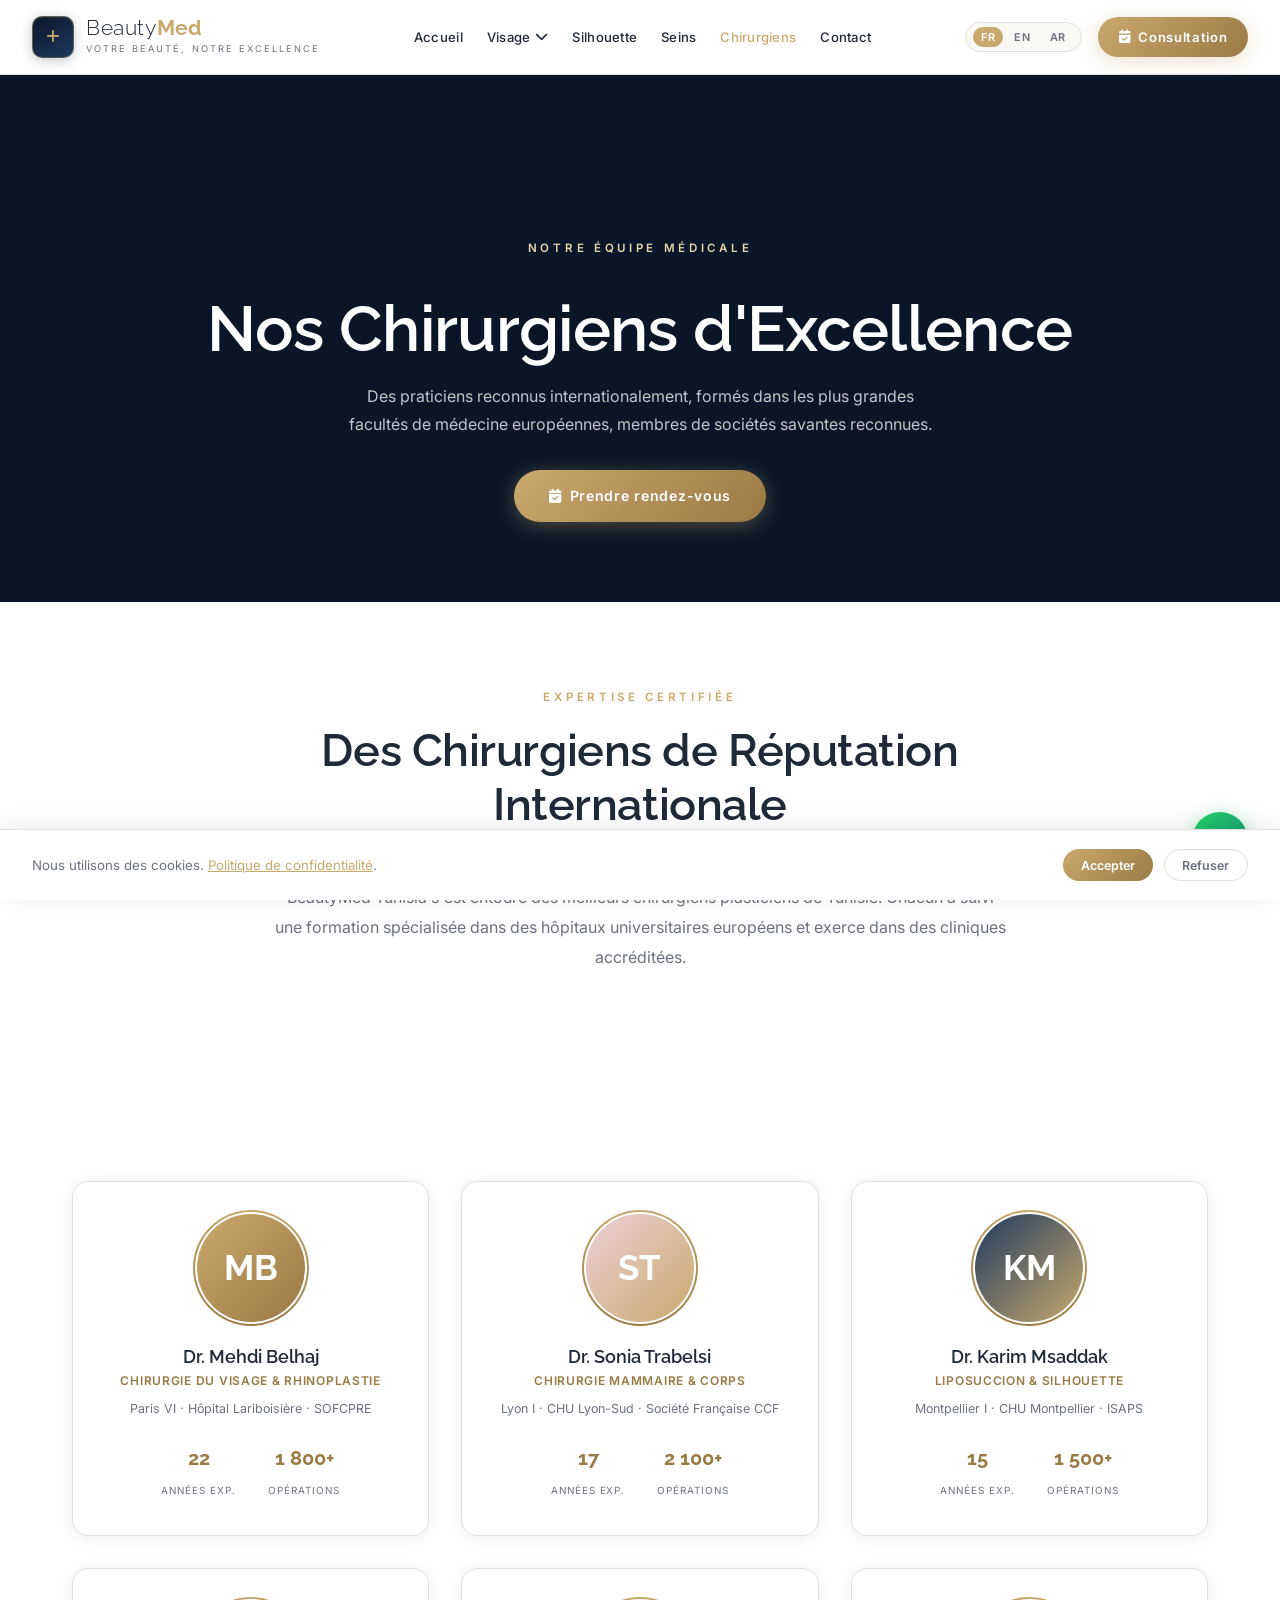
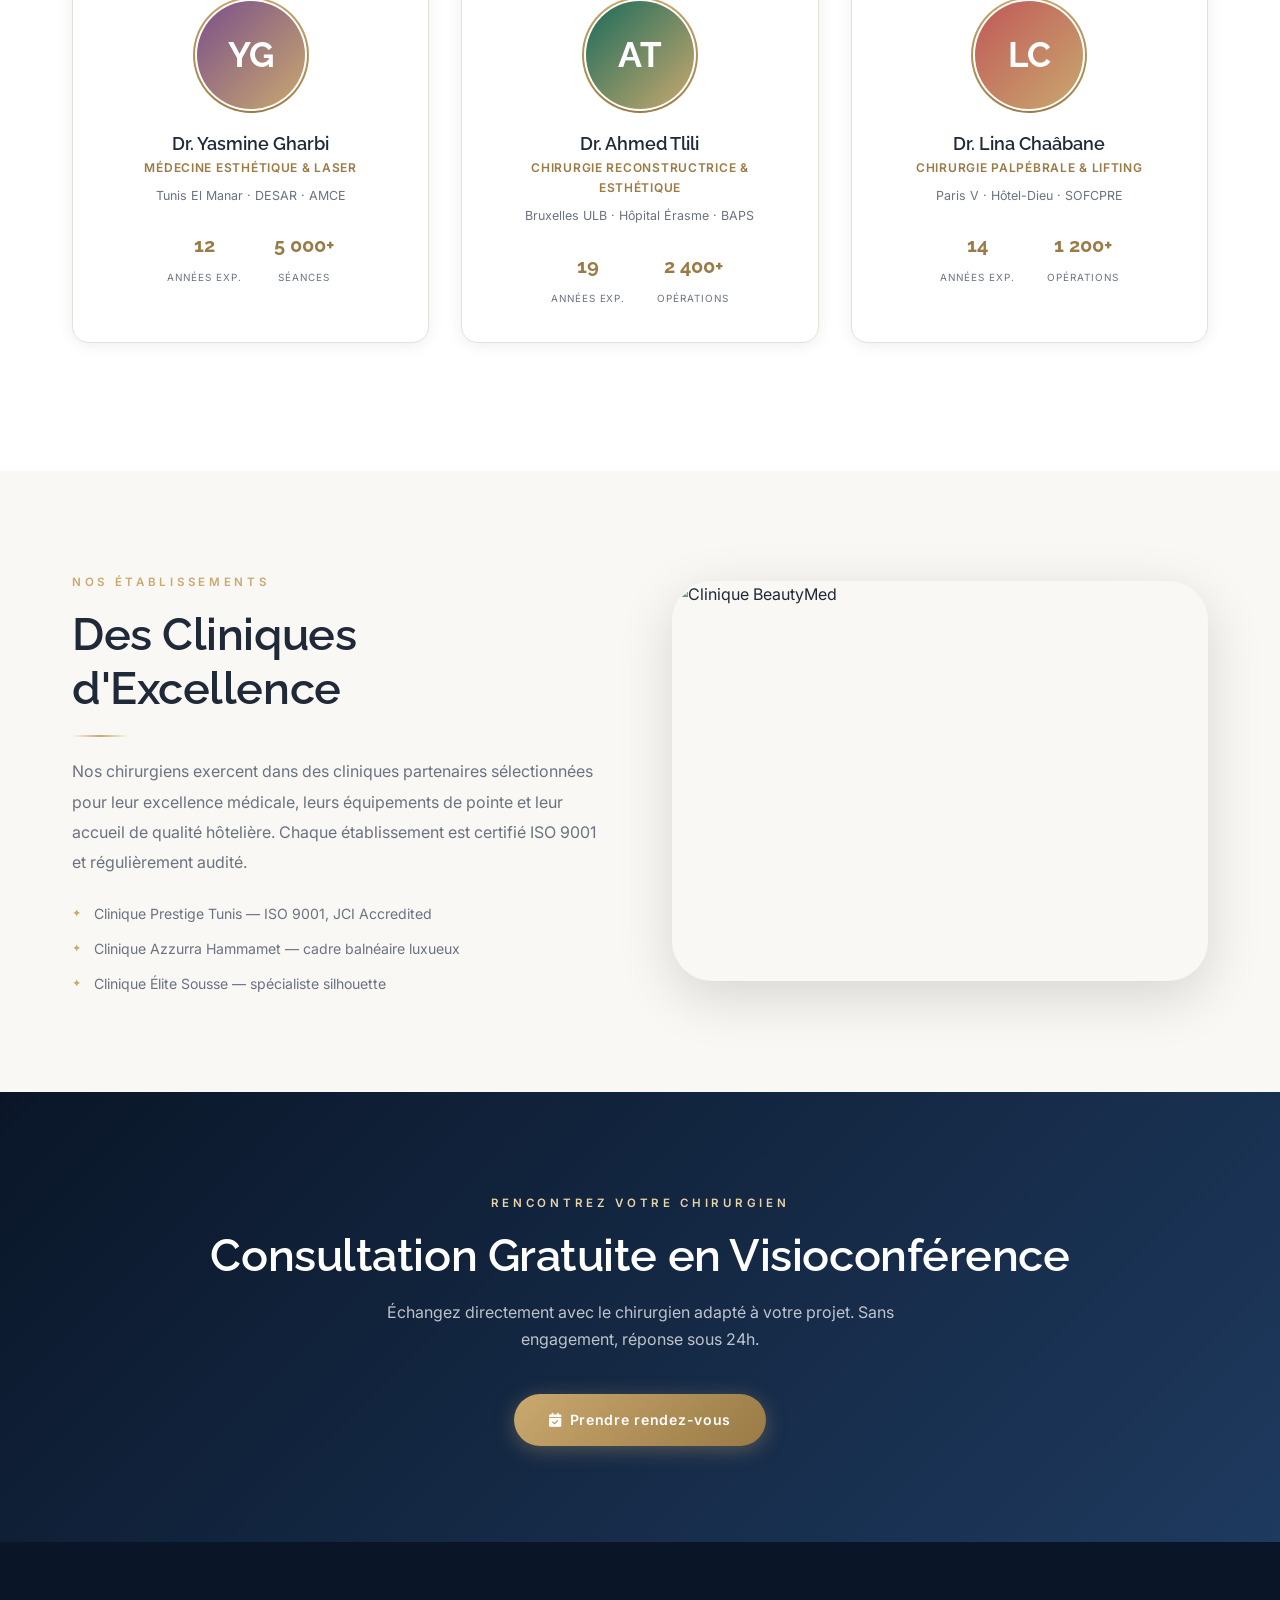
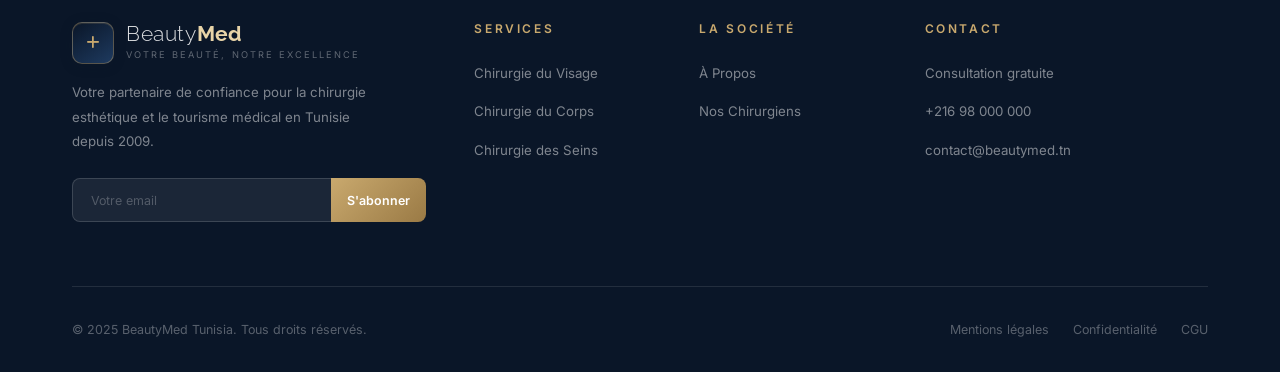
==== commit 98cf7878: "style: medical-grade fonts (Raleway + Inter) and redesigned logo mark - Fonts: Playfair Display + Mo" ====
--- a/chirurgiens.html
+++ b/chirurgiens.html
@@ -7,14 +7,14 @@
   <meta name="description" content="Rencontrez l'équipe de chirurgiens plasticiens de BeautyMed Tunisia. Formés dans les meilleures universités européennes, certifiés SOFCPRE, ISAPS, ASPS." />
   <link rel="preconnect" href="https://fonts.googleapis.com" />
   <link rel="preconnect" href="https://fonts.gstatic.com" crossorigin />
-  <link href="https://fonts.googleapis.com/css2?family=Playfair+Display:ital,wght@0,400;0,600;0,700;1,400;1,600&family=Montserrat:wght@300;400;500;600;700&display=swap" rel="stylesheet" />
+  <link href="https://fonts.googleapis.com/css2?family=Raleway:ital,wght@0,300;0,400;0,500;0,600;0,700;1,400&family=Inter:wght@300;400;500;600&display=swap" rel="stylesheet" />
   <link rel="stylesheet" href="https://cdnjs.cloudflare.com/ajax/libs/font-awesome/6.5.1/css/all.min.css" />
   <link rel="stylesheet" href="css/style.css" />
 </head>
 <body>
 <header id="header" role="banner">
   <div class="nav-wrap">
-    <a href="index.html" class="nav-logo"><div class="logo-emblem">B</div><div class="logo-txt"><span class="logo-name">BeautyMed</span><span class="logo-tag">Votre Beauté, Notre Excellence</span></div></a>
+    <a href="index.html" class="nav-logo"><div class="logo-emblem"><i class="fas fa-plus"></i></div><div class="logo-txt"><span class="logo-name">Beauty<span class="logo-med">Med</span></span><span class="logo-tag">Votre Beauté, Notre Excellence</span></div></a>
     <nav class="nav-links" aria-label="Navigation principale">
       <a href="index.html">Accueil</a>
       <div class="nav-dropdown"><a href="visage.html" class="nav-parent">Visage <i class="fas fa-chevron-down"></i></a><div class="dropdown-menu"><a href="visage.html#rhinoplastie">Rhinoplastie</a><a href="visage.html#blepharoplastie">Blépharoplastie</a><a href="visage.html#lifting">Lifting Facial</a><a href="visage.html#otoplastie">Otoplastie</a></div></div>
@@ -72,7 +72,7 @@
 
 <div class="cta-banner"><div class="container"><span class="eyebrow" style="color:var(--gold-light);">Rencontrez Votre Chirurgien</span><h2>Consultation Gratuite en Visioconférence</h2><p>Échangez directement avec le chirurgien adapté à votre projet. Sans engagement, réponse sous 24h.</p><a href="contact.html" class="btn btn-gold"><i class="fas fa-calendar-check"></i> Prendre rendez-vous</a></div></div>
 
-<footer role="contentinfo"><div class="container"><div class="footer-main"><div class="footer-brand"><a href="index.html" class="nav-logo"><div class="logo-emblem" style="background:linear-gradient(135deg,#C9A96E,#9A7A45);">B</div><div class="logo-txt"><span class="logo-name" style="color:rgba(255,255,255,.9);">BeautyMed</span><span class="logo-tag">Votre Beauté, Notre Excellence</span></div></a><p>Votre partenaire de confiance pour la chirurgie esthétique et le tourisme médical en Tunisie depuis 2009.</p><div class="footer-nl"><input type="email" placeholder="Votre email" aria-label="Email newsletter" /><button type="button">S'abonner</button></div></div><div class="footer-col"><h5>Services</h5><ul><li><a href="visage.html">Chirurgie du Visage</a></li><li><a href="silhouette.html">Chirurgie du Corps</a></li><li><a href="seins.html">Chirurgie des Seins</a></li><li></li></ul></div><div class="footer-col"><h5>La Société</h5><ul><li><a href="index.html#about">À Propos</a></li><li><a href="chirurgiens.html">Nos Chirurgiens</a></li></ul></div><div class="footer-col"><h5>Contact</h5><ul><li><a href="contact.html">Consultation gratuite</a></li><li><a href="tel:+21698000000">+216 98 000 000</a></li><li><a href="mailto:contact@beautymed.tn">contact@beautymed.tn</a></li></ul></div></div><div class="footer-bar"><p>© 2025 BeautyMed Tunisia. Tous droits réservés.</p><div class="footer-legal"><a href="#">Mentions légales</a><a href="#">Confidentialité</a><a href="#">CGU</a></div></div></div></footer>
+<footer role="contentinfo"><div class="container"><div class="footer-main"><div class="footer-brand"><a href="index.html" class="nav-logo"><div class="logo-emblem"><i class="fas fa-plus"></i></div><div class="logo-txt"><span class="logo-name">Beauty<span class="logo-med">Med</span></span><span class="logo-tag">Votre Beauté, Notre Excellence</span></div></a><p>Votre partenaire de confiance pour la chirurgie esthétique et le tourisme médical en Tunisie depuis 2009.</p><div class="footer-nl"><input type="email" placeholder="Votre email" aria-label="Email newsletter" /><button type="button">S'abonner</button></div></div><div class="footer-col"><h5>Services</h5><ul><li><a href="visage.html">Chirurgie du Visage</a></li><li><a href="silhouette.html">Chirurgie du Corps</a></li><li><a href="seins.html">Chirurgie des Seins</a></li><li></li></ul></div><div class="footer-col"><h5>La Société</h5><ul><li><a href="index.html#about">À Propos</a></li><li><a href="chirurgiens.html">Nos Chirurgiens</a></li></ul></div><div class="footer-col"><h5>Contact</h5><ul><li><a href="contact.html">Consultation gratuite</a></li><li><a href="tel:+21698000000">+216 98 000 000</a></li><li><a href="mailto:contact@beautymed.tn">contact@beautymed.tn</a></li></ul></div></div><div class="footer-bar"><p>© 2025 BeautyMed Tunisia. Tous droits réservés.</p><div class="footer-legal"><a href="#">Mentions légales</a><a href="#">Confidentialité</a><a href="#">CGU</a></div></div></div></footer>
 <div class="wa-float"><span class="wa-float-tip">Contactez-nous sur WhatsApp</span><button class="wa-float-btn" onclick="window.open('https://wa.me/21698000000','_blank')"><i class="fab fa-whatsapp"></i></button></div>
 <button class="btt"><i class="fas fa-chevron-up"></i></button>
 <div class="cookie" role="alert"><p class="cookie-txt">Nous utilisons des cookies. <a href="#">Politique de confidentialité</a>.</p><div class="cookie-btns"><button class="ck-accept">Accepter</button><button class="ck-decline">Refuser</button></div></div>
--- a/css/style.css
+++ b/css/style.css
@@ -24,8 +24,8 @@
   --r-xl:       40px;
   --ease:       all .4s cubic-bezier(.25,.46,.45,.94);
   --ease-fast:  all .2s ease;
-  --font-d:     'Playfair Display', Georgia, serif;
-  --font-b:     'Montserrat', system-ui, sans-serif;
+  --font-d:     'Raleway', system-ui, sans-serif;
+  --font-b:     'Inter', system-ui, sans-serif;
 }
 
 *, *::before, *::after { margin: 0; padding: 0; box-sizing: border-box; }
@@ -46,9 +46,9 @@
 ul   { list-style: none; }
 
 h1, h2, h3, h4, h5 { font-family: var(--font-d); line-height: 1.2; color: var(--text); }
-h1 { font-size: clamp(2.2rem, 5vw, 4.5rem); font-weight: 700; }
-h2 { font-size: clamp(1.7rem, 3.5vw, 2.8rem); font-weight: 600; }
-h3 { font-size: clamp(1.1rem, 2vw, 1.6rem); font-weight: 600; }
+h1 { font-size: clamp(2.2rem, 5vw, 4.5rem); font-weight: 600; letter-spacing: -.01em; }
+h2 { font-size: clamp(1.7rem, 3.5vw, 2.8rem); font-weight: 600; letter-spacing: -.01em; }
+h3 { font-size: clamp(1.1rem, 2vw, 1.6rem); font-weight: 500; }
 
 .text-gold   { color: var(--gold); }
 .text-muted  { color: var(--text-muted); }
@@ -144,16 +144,18 @@
 .nav-logo { display: flex; align-items: center; gap: .75rem; }
 
 .logo-emblem {
-  width: 42px; height: 42px; border-radius: 50%;
-  background: linear-gradient(135deg, var(--gold), var(--gold-dark));
-  display: flex; align-items: center; justify-content: center;
-  font-family: var(--font-d); font-size: 1.25rem; font-weight: 700;
-  color: var(--white); flex-shrink: 0;
+  width: 42px; height: 42px; border-radius: 10px;
+  background: linear-gradient(145deg, var(--navy), var(--navy-mid));
+  border: 1px solid rgba(201,169,110,.4);
+  display: flex; align-items: center; justify-content: center;
+  font-size: .9rem; color: var(--gold); flex-shrink: 0;
+  box-shadow: 0 2px 12px rgba(10,22,40,.25), inset 0 1px 0 rgba(201,169,110,.15);
 }
 
 .logo-txt { display: flex; flex-direction: column; }
-.logo-name { font-family: var(--font-d); font-size: 1.35rem; font-weight: 700; color: var(--text); line-height: 1; }
-.logo-tag  { font-size: .58rem; font-weight: 500; letter-spacing: .2em; color: var(--gold); text-transform: uppercase; }
+.logo-name { font-family: var(--font-d); font-size: 1.3rem; font-weight: 300; color: var(--text); line-height: 1; letter-spacing: .03em; }
+.logo-med  { font-weight: 700; color: var(--gold); letter-spacing: .01em; }
+.logo-tag  { font-size: .58rem; font-weight: 400; letter-spacing: .22em; color: var(--text-muted); text-transform: uppercase; margin-top: .15rem; }
 
 .nav-links { display: flex; align-items: center; gap: 1.5rem; }
 .nav-links > a,
@@ -842,7 +844,9 @@
 .footer-col ul a { font-size: .83rem; color: rgba(255,255,255,.48); transition: var(--ease-fast); }
 .footer-col ul a:hover { color: var(--gold); }
 
-footer .logo-name { color: rgba(255,255,255,.9); }
+footer .logo-name { color: rgba(255,255,255,.85); font-weight: 300; }
+footer .logo-med  { color: var(--gold-light); }
+footer .logo-tag  { color: rgba(255,255,255,.35); }
 
 .footer-bar {
   border-top: 1px solid rgba(255,255,255,.1); padding-top: 2rem;
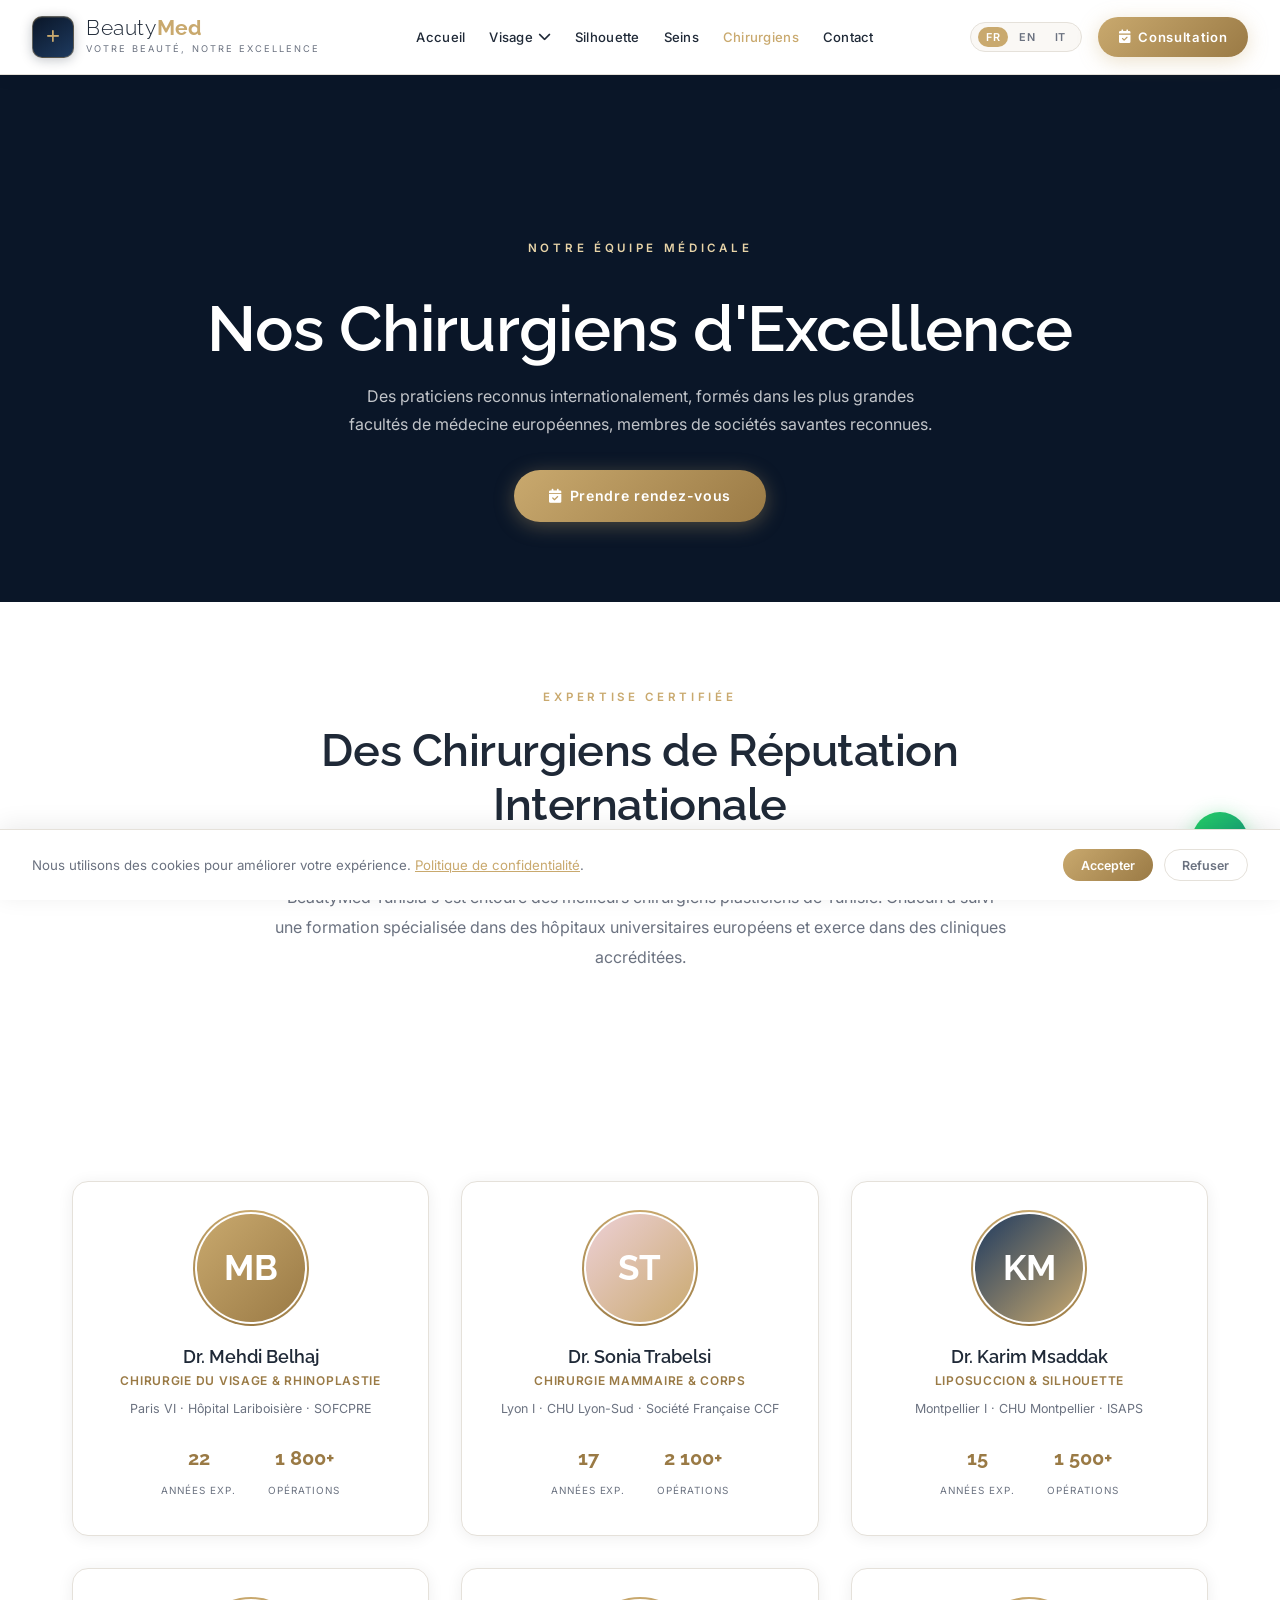
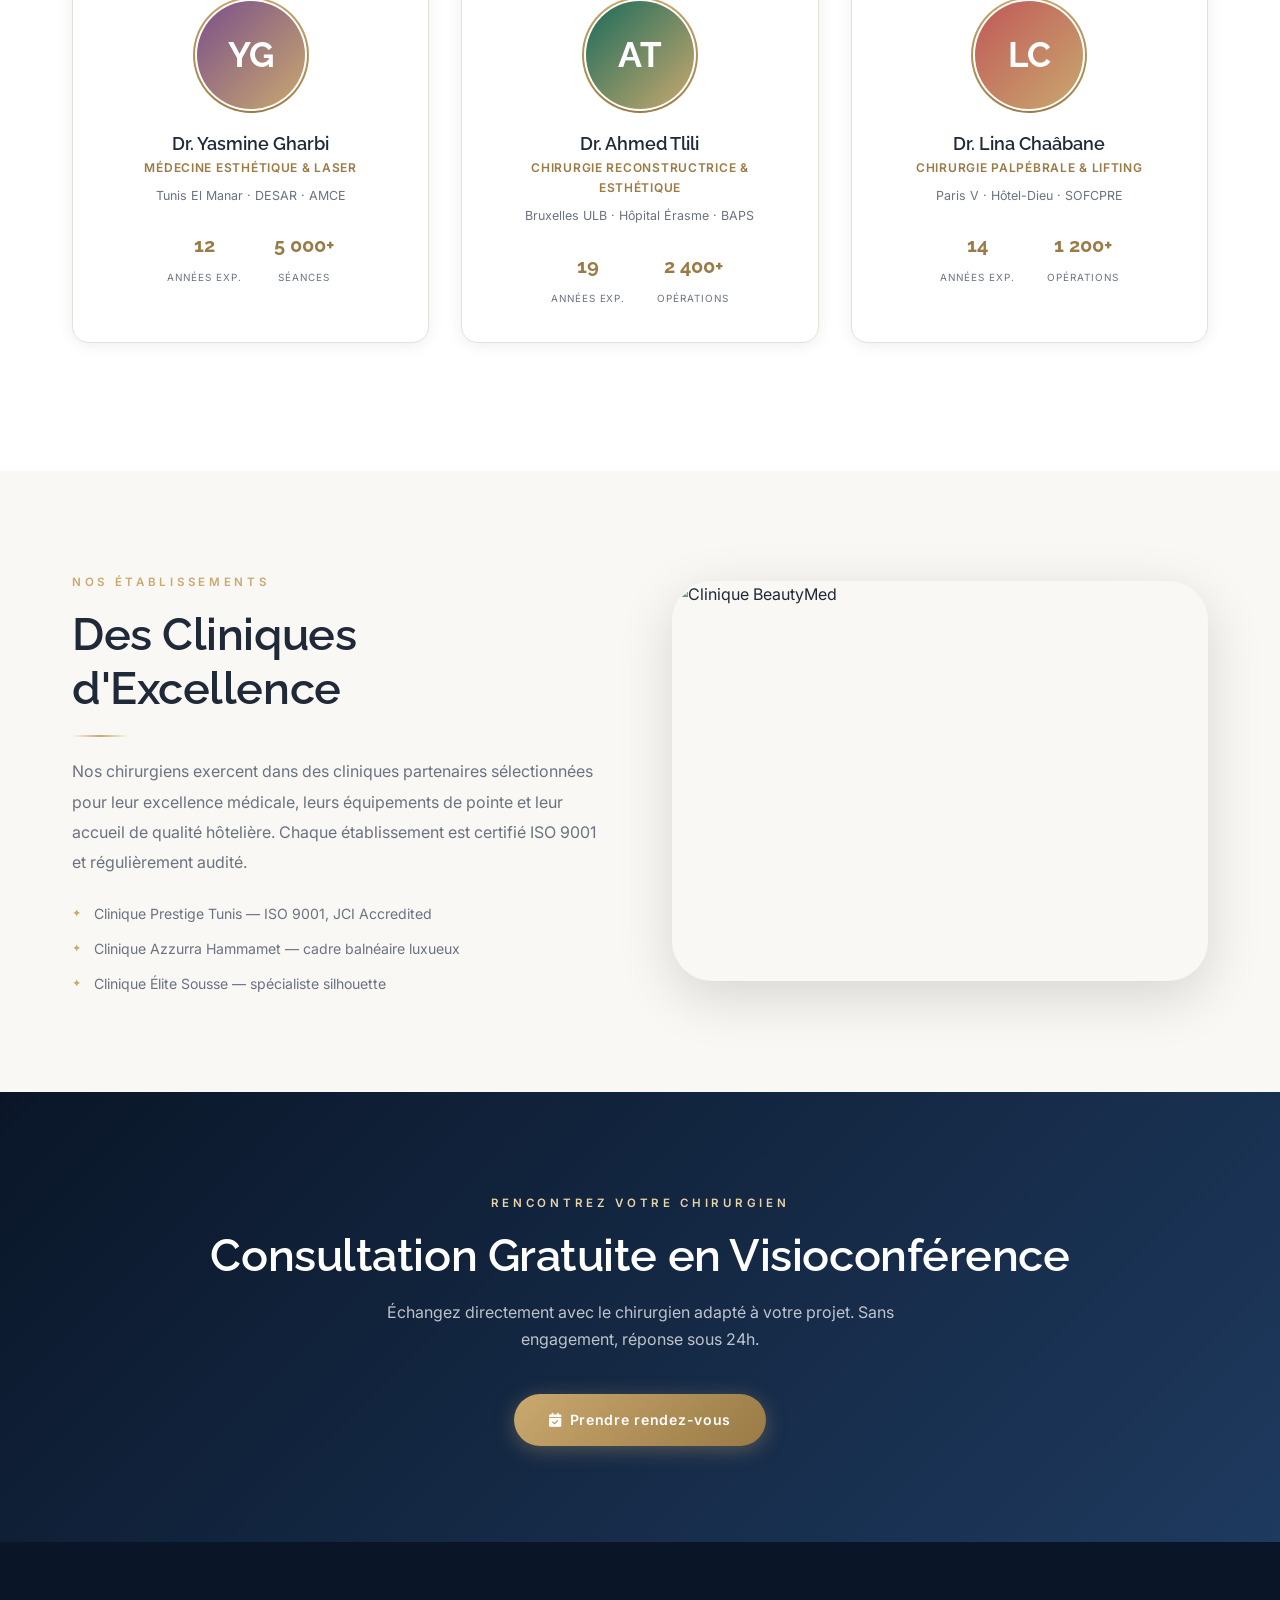
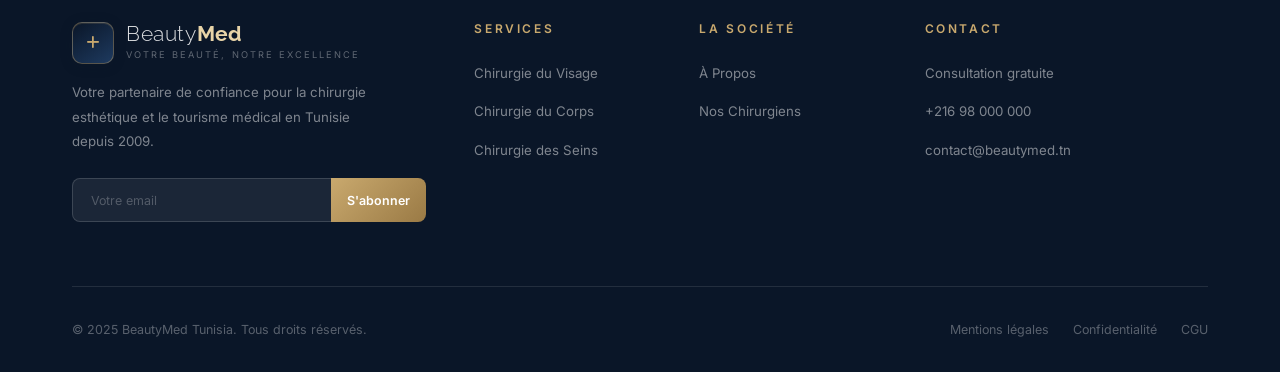
==== commit 41911cfa: "Add EN/IT multilingual support (i18n) to all pages - New js/i18n.js with FR/EN/IT translation dictio" ====
--- a/chirurgiens.html
+++ b/chirurgiens.html
@@ -11,42 +11,42 @@
   <link rel="stylesheet" href="https://cdnjs.cloudflare.com/ajax/libs/font-awesome/6.5.1/css/all.min.css" />
   <link rel="stylesheet" href="css/style.css" />
 </head>
-<body>
+<body data-i18n-title="title.surgeons">
 <header id="header" role="banner">
   <div class="nav-wrap">
-    <a href="index.html" class="nav-logo"><div class="logo-emblem"><i class="fas fa-plus"></i></div><div class="logo-txt"><span class="logo-name">Beauty<span class="logo-med">Med</span></span><span class="logo-tag">Votre Beauté, Notre Excellence</span></div></a>
+    <a href="index.html" class="nav-logo"><div class="logo-emblem"><i class="fas fa-plus"></i></div><div class="logo-txt"><span class="logo-name">Beauty<span class="logo-med">Med</span></span><span class="logo-tag" data-i18n="common.tagline">Votre Beauté, Notre Excellence</span></div></a>
     <nav class="nav-links" aria-label="Navigation principale">
-      <a href="index.html">Accueil</a>
-      <div class="nav-dropdown"><a href="visage.html" class="nav-parent">Visage <i class="fas fa-chevron-down"></i></a><div class="dropdown-menu"><a href="visage.html#rhinoplastie">Rhinoplastie</a><a href="visage.html#blepharoplastie">Blépharoplastie</a><a href="visage.html#lifting">Lifting Facial</a><a href="visage.html#otoplastie">Otoplastie</a></div></div>
-      <a href="silhouette.html">Silhouette</a><a href="seins.html">Seins</a><a href="chirurgiens.html" class="active">Chirurgiens</a><a href="contact.html">Contact</a>
+      <a href="index.html" data-i18n="nav.home">Accueil</a>
+      <div class="nav-dropdown"><a href="visage.html" class="nav-parent" data-i18n="nav.face">Visage <i class="fas fa-chevron-down"></i></a><div class="dropdown-menu"><a href="visage.html#rhinoplastie" data-i18n="nav.face.rhino">Rhinoplastie</a><a href="visage.html#blepharoplastie" data-i18n="nav.face.bleph">Blépharoplastie</a><a href="visage.html#lifting" data-i18n="nav.face.lift">Lifting Facial</a><a href="visage.html#otoplastie" data-i18n="nav.face.oto">Otoplastie</a></div></div>
+      <a href="silhouette.html" data-i18n="nav.silhouette">Silhouette</a><a href="seins.html" data-i18n="nav.breast">Seins</a><a href="chirurgiens.html" class="active">Chirurgiens</a><a href="contact.html" data-i18n="nav.contact">Contact</a>
     </nav>
-    <div class="nav-right"><div class="lang-toggle"><button class="lang-btn active">FR</button><button class="lang-btn">EN</button><button class="lang-btn">AR</button></div><a href="contact.html" class="btn btn-gold nav-cta"><i class="fas fa-calendar-check"></i> Consultation</a></div>
+    <div class="nav-right"><div class="lang-toggle"><button class="lang-btn active" data-lang="fr">FR</button><button class="lang-btn" data-lang="en">EN</button><button class="lang-btn" data-lang="it">IT</button></div><a href="contact.html" class="btn btn-gold nav-cta" data-i18n="nav.cta"><i class="fas fa-calendar-check"></i> Consultation</a></div>
     <button class="hamburger" aria-label="Menu"><span></span><span></span><span></span></button>
   </div>
 </header>
-<nav class="mobile-nav"><a href="index.html">Accueil</a><a href="visage.html">Visage</a><a href="silhouette.html">Silhouette</a><a href="seins.html">Seins</a><a href="chirurgiens.html">Chirurgiens</a><a href="contact.html" class="btn btn-gold">Consultation gratuite</a></nav>
+<nav class="mobile-nav"><a href="index.html" data-i18n="nav.home">Accueil</a><a href="visage.html">Visage</a><a href="silhouette.html" data-i18n="nav.silhouette">Silhouette</a><a href="seins.html" data-i18n="nav.breast">Seins</a><a href="chirurgiens.html" data-i18n="nav.surgeons">Chirurgiens</a><a href="contact.html" class="btn btn-gold" data-i18n="nav.mobile.cta">Consultation gratuite</a></nav>
 
 <div class="page-hero">
   <div class="page-hero-bg" style="background-image:url('https://images.unsplash.com/photo-1559839734-2b71ea197ec2?auto=format&fit=crop&w=1200&q=80');"></div>
   <div class="page-hero-content container">
-    <span class="eyebrow">Notre Équipe Médicale</span>
-    <h1>Nos Chirurgiens d'Excellence</h1>
-    <p>Des praticiens reconnus internationalement, formés dans les plus grandes facultés de médecine européennes, membres de sociétés savantes reconnues.</p>
-    <a href="contact.html" class="btn btn-gold"><i class="fas fa-calendar-check"></i> Prendre rendez-vous</a>
+    <span class="eyebrow" data-i18n="surg.hero.eyebrow">Notre Équipe Médicale</span>
+    <h1 data-i18n="surg.hero.title">Nos Chirurgiens d'Excellence</h1>
+    <p data-i18n="surg.hero.sub">Des praticiens reconnus internationalement, formés dans les plus grandes facultés de médecine européennes, membres de sociétés savantes reconnues.</p>
+    <a href="contact.html" class="btn btn-gold" data-i18n="surg.hero.cta"><i class="fas fa-calendar-check"></i> Prendre rendez-vous</a>
   </div>
 </div>
 
-<section style="padding:5rem 0; background:var(--white);"><div class="container" style="max-width:800px; text-align:center;"><span class="eyebrow">Expertise Certifiée</span><h2>Des Chirurgiens de Réputation Internationale</h2><div class="gold-rule"></div><p style="color:var(--text-muted); font-size:1rem; line-height:1.9;">BeautyMed Tunisia s'est entouré des meilleurs chirurgiens plasticiens de Tunisie. Chacun a suivi une formation spécialisée dans des hôpitaux universitaires européens et exerce dans des cliniques accréditées.</p></div></section>
+<section style="padding:5rem 0; background:var(--white);"><div class="container" style="max-width:800px; text-align:center;"><span class="eyebrow" data-i18n="surg.intro.eyebrow">Expertise Certifiée</span><h2 data-i18n="surg.intro.title">Des Chirurgiens de Réputation Internationale</h2><div class="gold-rule"></div><p style="color:var(--text-muted); font-size:1rem; line-height:1.9;" data-i18n="surg.intro.text">BeautyMed Tunisia s'est entouré des meilleurs chirurgiens plasticiens de Tunisie. Chacun a suivi une formation spécialisée dans des hôpitaux universitaires européens et exerce dans des cliniques accréditées.</p></div></section>
 
 <section class="chirurgiens-section">
   <div class="container">
     <div class="chir-grid">
-      <article class="chir-card reveal delay-1"><div class="chir-avatar-wrap"><div class="avatar-ring"><div class="avatar-ring-inner"></div></div><div class="chir-avatar" style="background:linear-gradient(135deg,#C9A96E,#9A7A45);">MB</div></div><h3 class="chir-name">Dr. Mehdi Belhaj</h3><p class="chir-spec">Chirurgie du Visage &amp; Rhinoplastie</p><p class="chir-creds">Paris VI · Hôpital Lariboisière · SOFCPRE</p><div class="chir-stats"><div><span class="cs-val">22</span><span class="cs-lbl">Années exp.</span></div><div><span class="cs-val">1 800+</span><span class="cs-lbl">Opérations</span></div></div></article>
-      <article class="chir-card reveal delay-2"><div class="chir-avatar-wrap"><div class="avatar-ring"><div class="avatar-ring-inner"></div></div><div class="chir-avatar" style="background:linear-gradient(135deg,#EDD0D6,#C9A96E);">ST</div></div><h3 class="chir-name">Dr. Sonia Trabelsi</h3><p class="chir-spec">Chirurgie Mammaire &amp; Corps</p><p class="chir-creds">Lyon I · CHU Lyon-Sud · Société Française CCF</p><div class="chir-stats"><div><span class="cs-val">17</span><span class="cs-lbl">Années exp.</span></div><div><span class="cs-val">2 100+</span><span class="cs-lbl">Opérations</span></div></div></article>
-      <article class="chir-card reveal delay-3"><div class="chir-avatar-wrap"><div class="avatar-ring"><div class="avatar-ring-inner"></div></div><div class="chir-avatar" style="background:linear-gradient(135deg,#1E3A5F,#C9A96E);">KM</div></div><h3 class="chir-name">Dr. Karim Msaddak</h3><p class="chir-spec">Liposuccion &amp; Silhouette</p><p class="chir-creds">Montpellier I · CHU Montpellier · ISAPS</p><div class="chir-stats"><div><span class="cs-val">15</span><span class="cs-lbl">Années exp.</span></div><div><span class="cs-val">1 500+</span><span class="cs-lbl">Opérations</span></div></div></article>
-      <article class="chir-card reveal delay-4"><div class="chir-avatar-wrap"><div class="avatar-ring"><div class="avatar-ring-inner"></div></div><div class="chir-avatar" style="background:linear-gradient(135deg,#7B4F8A,#C9A96E);">YG</div></div><h3 class="chir-name">Dr. Yasmine Gharbi</h3><p class="chir-spec">Médecine Esthétique &amp; Laser</p><p class="chir-creds">Tunis El Manar · DESAR · AMCE</p><div class="chir-stats"><div><span class="cs-val">12</span><span class="cs-lbl">Années exp.</span></div><div><span class="cs-val">5 000+</span><span class="cs-lbl">Séances</span></div></div></article>
-      <article class="chir-card reveal delay-1"><div class="chir-avatar-wrap"><div class="avatar-ring"><div class="avatar-ring-inner"></div></div><div class="chir-avatar" style="background:linear-gradient(135deg,#1A6B5A,#C9A96E);">AT</div></div><h3 class="chir-name">Dr. Ahmed Tlili</h3><p class="chir-spec">Chirurgie Reconstructrice &amp; Esthétique</p><p class="chir-creds">Bruxelles ULB · Hôpital Érasme · BAPS</p><div class="chir-stats"><div><span class="cs-val">19</span><span class="cs-lbl">Années exp.</span></div><div><span class="cs-val">2 400+</span><span class="cs-lbl">Opérations</span></div></div></article>
-      <article class="chir-card reveal delay-2"><div class="chir-avatar-wrap"><div class="avatar-ring"><div class="avatar-ring-inner"></div></div><div class="chir-avatar" style="background:linear-gradient(135deg,#C05858,#C9A96E);">LC</div></div><h3 class="chir-name">Dr. Lina Chaâbane</h3><p class="chir-spec">Chirurgie Palpébrale &amp; Lifting</p><p class="chir-creds">Paris V · Hôtel-Dieu · SOFCPRE</p><div class="chir-stats"><div><span class="cs-val">14</span><span class="cs-lbl">Années exp.</span></div><div><span class="cs-val">1 200+</span><span class="cs-lbl">Opérations</span></div></div></article>
+      <article class="chir-card reveal delay-1"><div class="chir-avatar-wrap"><div class="avatar-ring"><div class="avatar-ring-inner"></div></div><div class="chir-avatar" style="background:linear-gradient(135deg,#C9A96E,#9A7A45);">MB</div></div><h3 class="chir-name">Dr. Mehdi Belhaj</h3><p class="chir-spec">Chirurgie du Visage &amp; Rhinoplastie</p><p class="chir-creds">Paris VI · Hôpital Lariboisière · SOFCPRE</p><div class="chir-stats"><div><span class="cs-val">22</span><span class="cs-lbl" data-i18n="surg.years">Années exp.</span></div><div><span class="cs-val">1 800+</span><span class="cs-lbl" data-i18n="surg.ops">Opérations</span></div></div></article>
+      <article class="chir-card reveal delay-2"><div class="chir-avatar-wrap"><div class="avatar-ring"><div class="avatar-ring-inner"></div></div><div class="chir-avatar" style="background:linear-gradient(135deg,#EDD0D6,#C9A96E);">ST</div></div><h3 class="chir-name">Dr. Sonia Trabelsi</h3><p class="chir-spec">Chirurgie Mammaire &amp; Corps</p><p class="chir-creds">Lyon I · CHU Lyon-Sud · Société Française CCF</p><div class="chir-stats"><div><span class="cs-val">17</span><span class="cs-lbl" data-i18n="surg.years">Années exp.</span></div><div><span class="cs-val">2 100+</span><span class="cs-lbl" data-i18n="surg.ops">Opérations</span></div></div></article>
+      <article class="chir-card reveal delay-3"><div class="chir-avatar-wrap"><div class="avatar-ring"><div class="avatar-ring-inner"></div></div><div class="chir-avatar" style="background:linear-gradient(135deg,#1E3A5F,#C9A96E);">KM</div></div><h3 class="chir-name">Dr. Karim Msaddak</h3><p class="chir-spec">Liposuccion &amp; Silhouette</p><p class="chir-creds">Montpellier I · CHU Montpellier · ISAPS</p><div class="chir-stats"><div><span class="cs-val">15</span><span class="cs-lbl" data-i18n="surg.years">Années exp.</span></div><div><span class="cs-val">1 500+</span><span class="cs-lbl" data-i18n="surg.ops">Opérations</span></div></div></article>
+      <article class="chir-card reveal delay-4"><div class="chir-avatar-wrap"><div class="avatar-ring"><div class="avatar-ring-inner"></div></div><div class="chir-avatar" style="background:linear-gradient(135deg,#7B4F8A,#C9A96E);">YG</div></div><h3 class="chir-name">Dr. Yasmine Gharbi</h3><p class="chir-spec">Médecine Esthétique &amp; Laser</p><p class="chir-creds">Tunis El Manar · DESAR · AMCE</p><div class="chir-stats"><div><span class="cs-val">12</span><span class="cs-lbl" data-i18n="surg.years">Années exp.</span></div><div><span class="cs-val">5 000+</span><span class="cs-lbl" data-i18n="surg.sessions">Séances</span></div></div></article>
+      <article class="chir-card reveal delay-1"><div class="chir-avatar-wrap"><div class="avatar-ring"><div class="avatar-ring-inner"></div></div><div class="chir-avatar" style="background:linear-gradient(135deg,#1A6B5A,#C9A96E);">AT</div></div><h3 class="chir-name">Dr. Ahmed Tlili</h3><p class="chir-spec">Chirurgie Reconstructrice &amp; Esthétique</p><p class="chir-creds">Bruxelles ULB · Hôpital Érasme · BAPS</p><div class="chir-stats"><div><span class="cs-val">19</span><span class="cs-lbl" data-i18n="surg.years">Années exp.</span></div><div><span class="cs-val">2 400+</span><span class="cs-lbl" data-i18n="surg.ops">Opérations</span></div></div></article>
+      <article class="chir-card reveal delay-2"><div class="chir-avatar-wrap"><div class="avatar-ring"><div class="avatar-ring-inner"></div></div><div class="chir-avatar" style="background:linear-gradient(135deg,#C05858,#C9A96E);">LC</div></div><h3 class="chir-name">Dr. Lina Chaâbane</h3><p class="chir-spec">Chirurgie Palpébrale &amp; Lifting</p><p class="chir-creds">Paris V · Hôtel-Dieu · SOFCPRE</p><div class="chir-stats"><div><span class="cs-val">14</span><span class="cs-lbl" data-i18n="surg.years">Années exp.</span></div><div><span class="cs-val">1 200+</span><span class="cs-lbl" data-i18n="surg.ops">Opérations</span></div></div></article>
     </div>
   </div>
 </section>
@@ -55,10 +55,10 @@
   <div class="container">
     <div style="display:grid; grid-template-columns:1fr 1fr; gap:4rem; align-items:center;">
       <div>
-        <span class="eyebrow">Nos Établissements</span>
-        <h2 style="margin-bottom:1.2rem;">Des Cliniques d'Excellence</h2>
+        <span class="eyebrow" data-i18n="surg.clin.eyebrow">Nos Établissements</span>
+        <h2 style="margin-bottom:1.2rem;" data-i18n="surg.clin.title">Des Cliniques d'Excellence</h2>
         <div class="gold-rule" style="margin:1.2rem 0;"></div>
-        <p style="color:var(--text-muted); line-height:1.9; margin-bottom:1.5rem;">Nos chirurgiens exercent dans des cliniques partenaires sélectionnées pour leur excellence médicale, leurs équipements de pointe et leur accueil de qualité hôtelière. Chaque établissement est certifié ISO 9001 et régulièrement audité.</p>
+        <p style="color:var(--text-muted); line-height:1.9; margin-bottom:1.5rem;" data-i18n="surg.clin.text">Nos chirurgiens exercent dans des cliniques partenaires sélectionnées pour leur excellence médicale, leurs équipements de pointe et leur accueil de qualité hôtelière. Chaque établissement est certifié ISO 9001 et régulièrement audité.</p>
         <ul style="display:flex;flex-direction:column;gap:.7rem;">
           <li style="display:flex;align-items:center;gap:.8rem;font-size:.88rem;color:var(--text-muted);"><span style="color:var(--gold);font-size:.7rem;">✦</span> Clinique Prestige Tunis — ISO 9001, JCI Accredited</li>
           <li style="display:flex;align-items:center;gap:.8rem;font-size:.88rem;color:var(--text-muted);"><span style="color:var(--gold);font-size:.7rem;">✦</span> Clinique Azzurra Hammamet — cadre balnéaire luxueux</li>
@@ -70,12 +70,13 @@
   </div>
 </section>
 
-<div class="cta-banner"><div class="container"><span class="eyebrow" style="color:var(--gold-light);">Rencontrez Votre Chirurgien</span><h2>Consultation Gratuite en Visioconférence</h2><p>Échangez directement avec le chirurgien adapté à votre projet. Sans engagement, réponse sous 24h.</p><a href="contact.html" class="btn btn-gold"><i class="fas fa-calendar-check"></i> Prendre rendez-vous</a></div></div>
+<div class="cta-banner"><div class="container"><span class="eyebrow" style="color:var(--gold-light);" data-i18n="surg.cta.eyebrow">Rencontrez Votre Chirurgien</span><h2 data-i18n="surg.cta.title">Consultation Gratuite en Visioconférence</h2><p data-i18n="surg.cta.sub">Échangez directement avec le chirurgien adapté à votre projet. Sans engagement, réponse sous 24h.</p><a href="contact.html" class="btn btn-gold"><i class="fas fa-calendar-check"></i> Prendre rendez-vous</a></div></div>
 
-<footer role="contentinfo"><div class="container"><div class="footer-main"><div class="footer-brand"><a href="index.html" class="nav-logo"><div class="logo-emblem"><i class="fas fa-plus"></i></div><div class="logo-txt"><span class="logo-name">Beauty<span class="logo-med">Med</span></span><span class="logo-tag">Votre Beauté, Notre Excellence</span></div></a><p>Votre partenaire de confiance pour la chirurgie esthétique et le tourisme médical en Tunisie depuis 2009.</p><div class="footer-nl"><input type="email" placeholder="Votre email" aria-label="Email newsletter" /><button type="button">S'abonner</button></div></div><div class="footer-col"><h5>Services</h5><ul><li><a href="visage.html">Chirurgie du Visage</a></li><li><a href="silhouette.html">Chirurgie du Corps</a></li><li><a href="seins.html">Chirurgie des Seins</a></li><li></li></ul></div><div class="footer-col"><h5>La Société</h5><ul><li><a href="index.html#about">À Propos</a></li><li><a href="chirurgiens.html">Nos Chirurgiens</a></li></ul></div><div class="footer-col"><h5>Contact</h5><ul><li><a href="contact.html">Consultation gratuite</a></li><li><a href="tel:+21698000000">+216 98 000 000</a></li><li><a href="mailto:contact@beautymed.tn">contact@beautymed.tn</a></li></ul></div></div><div class="footer-bar"><p>© 2025 BeautyMed Tunisia. Tous droits réservés.</p><div class="footer-legal"><a href="#">Mentions légales</a><a href="#">Confidentialité</a><a href="#">CGU</a></div></div></div></footer>
-<div class="wa-float"><span class="wa-float-tip">Contactez-nous sur WhatsApp</span><button class="wa-float-btn" onclick="window.open('https://wa.me/21698000000','_blank')"><i class="fab fa-whatsapp"></i></button></div>
+<footer role="contentinfo"><div class="container"><div class="footer-main"><div class="footer-brand"><a href="index.html" class="nav-logo"><div class="logo-emblem"><i class="fas fa-plus"></i></div><div class="logo-txt"><span class="logo-name">Beauty<span class="logo-med">Med</span></span><span class="logo-tag" data-i18n="common.tagline">Votre Beauté, Notre Excellence</span></div></a><p data-i18n="footer.brand">Votre partenaire de confiance pour la chirurgie esthétique et le tourisme médical en Tunisie depuis 2009.</p><div class="footer-nl"><input type="email" data-i18n-placeholder="footer.email_ph" placeholder="Votre email" aria-label="Email newsletter" /><button type="button" data-i18n="footer.subscribe">S'abonner</button></div></div><div class="footer-col"><h5 data-i18n="footer.col1">Services</h5><ul><li><a href="visage.html" data-i18n="footer.svc.face">Chirurgie du Visage</a></li><li><a href="silhouette.html" data-i18n="footer.svc.body">Chirurgie du Corps</a></li><li><a href="seins.html" data-i18n="footer.svc.breast">Chirurgie des Seins</a></li><li></li></ul></div><div class="footer-col"><h5 data-i18n="footer.col2">La Société</h5><ul><li><a href="index.html#about" data-i18n="footer.about">À Propos</a></li><li><a href="chirurgiens.html" data-i18n="footer.surgeons">Nos Chirurgiens</a></li></ul></div><div class="footer-col"><h5 data-i18n="footer.col3">Contact</h5><ul><li><a href="contact.html" data-i18n="footer.free_consult">Consultation gratuite</a></li><li><a href="tel:+21698000000">+216 98 000 000</a></li><li><a href="mailto:contact@beautymed.tn">contact@beautymed.tn</a></li></ul></div></div><div class="footer-bar"><p><span data-i18n="footer.copyright">© 2025 BeautyMed Tunisia. Tous droits réservés.</span></p><div class="footer-legal"><a href="#" data-i18n="footer.legal2">Mentions légales</a><a href="#" data-i18n="footer.gdpr">Confidentialité</a><a href="#" data-i18n="footer.terms">CGU</a></div></div></div></footer>
+<div class="wa-float"><span class="wa-float-tip" data-i18n="wa.tip">Contactez-nous sur WhatsApp</span><button class="wa-float-btn" onclick="window.open('https://wa.me/21698000000','_blank')"><i class="fab fa-whatsapp"></i></button></div>
 <button class="btt"><i class="fas fa-chevron-up"></i></button>
-<div class="cookie" role="alert"><p class="cookie-txt">Nous utilisons des cookies. <a href="#">Politique de confidentialité</a>.</p><div class="cookie-btns"><button class="ck-accept">Accepter</button><button class="ck-decline">Refuser</button></div></div>
+<div class="cookie" role="alert"><p class="cookie-txt"><span data-i18n="cookie.text">Nous utilisons des cookies pour améliorer votre expérience.</span> <a href="#">Politique de confidentialité</a>.</p><div class="cookie-btns"><button class="ck-accept" data-i18n="cookie.accept">Accepter</button><button class="ck-decline" data-i18n="cookie.decline">Refuser</button></div></div>
+<script src="js/i18n.js"></script>
 <script src="js/main.js"></script>
 </body>
 </html>
